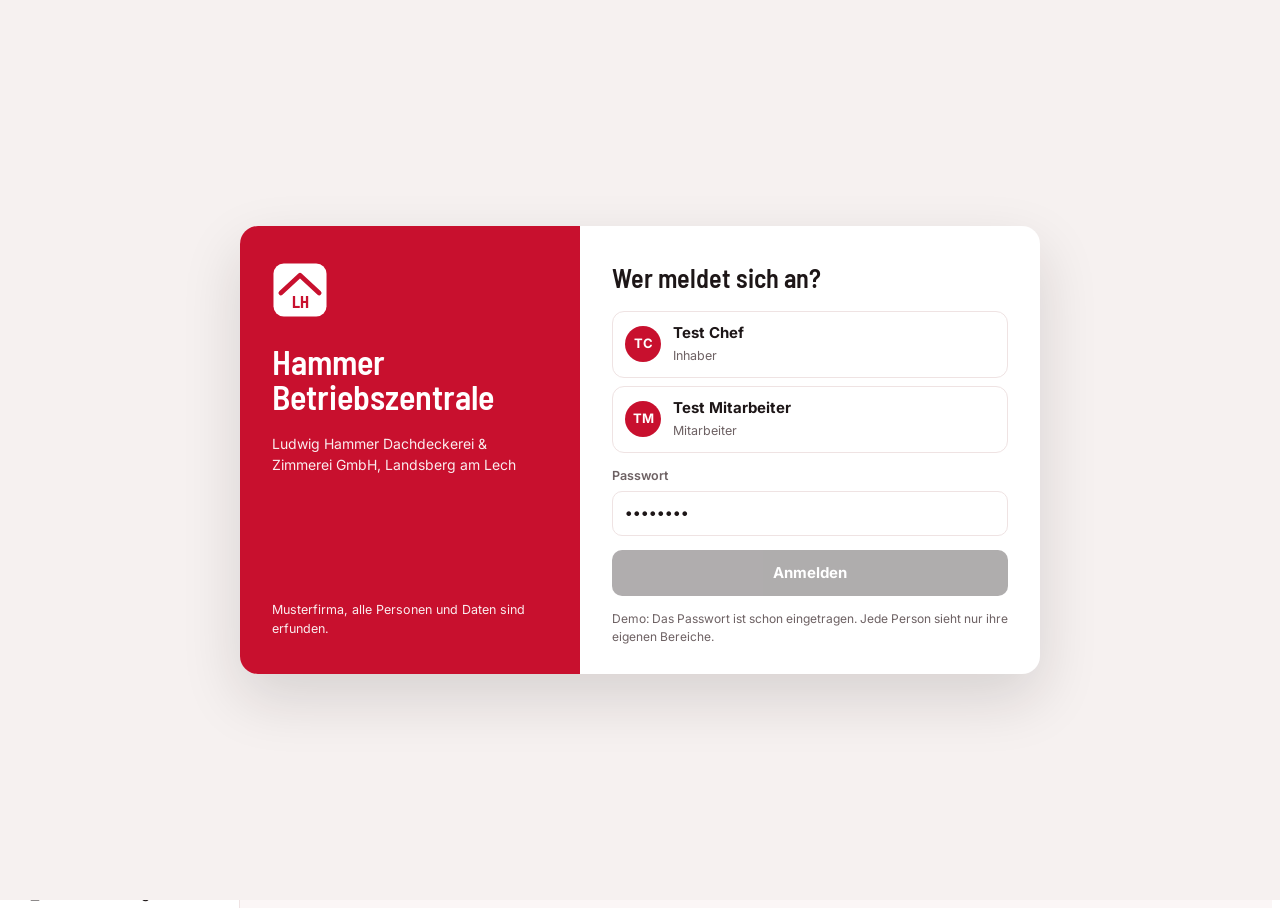
==== docs/bautest/index.html @ c7c9bb88 "Ludwig Hammer als eigenständige App, neue Logos, Zahlen im Entwickler-Tool ausgeblendet, docs/ für G" ====
<!doctype html><html lang="de"><head><meta charset="utf-8"><meta name="viewport" content="width=device-width,initial-scale=1,viewport-fit=cover"></head><body>
<script>window.RICHTWERK={"id": "bautest", "firma": {"name": "Bautest", "gewerk": "Dachdecker", "ort": "", "farbe": "#2457f5"}, "personen": [{"name": "Test Chef", "funktion": "Inhaber", "rolle": "chef"}, {"name": "Test Mitarbeiter", "funktion": "Mitarbeiter", "rolle": "geselle"}], "module": ["auftraege", "zeiten", "lieferscheine", "einsatz", "material", "angebote", "rechnungen", "fotos", "team"], "verbindungen": ["datev", "lexoffice", "sevdesk", "bank", "m365", "google"], "leer": true, "sync": true};</script>
<title>Bautest</title>
<meta name="claude:viewport-fit-sides" content="cover">
<link rel="preconnect" href="https://fonts.googleapis.com">
<link rel="stylesheet" href="https://fonts.googleapis.com/css2?family=Barlow+Semi+Condensed:wght@500;600;700&family=Inter:wght@400;500;600;700&display=swap">
<style>
/* Layout: rote Kopfleiste mit Ansichts-Reitern, Werkzeug-Reiter darunter, weißes Seitenmenü links, Arbeitsfläche rechts.
   Bewusst nur ein helles Rot-Weiß-Design (Wunsch des Kunden), daher kein Dark Mode. */
:root{
  --brand:#c8102e; --brand-ink:#ffffff; --brand-deep:#9e0c24; --brand-soft:#fdecee; --brand-line:#f6c9cf;
  --bg:#ffffff; --surface:#ffffff; --surface-2:#fbf6f6; --line:#efe3e3;
  --fg:#1d1617; --muted:#6d6163;
  --good:#1f7a4a; --good-soft:#e5f4eb; --warn:#a35f00; --warn-soft:#fff3dc; --bad:#c8102e; --bad-soft:#fdecee; --info:#2c5aa0; --info-soft:#e8effa;
  --display:"Barlow Semi Condensed","Arial Narrow",Arial,sans-serif;
  --body:Inter,system-ui,-apple-system,"Segoe UI",sans-serif;
  --ios:Inter,-apple-system,"SF Pro Text",system-ui,sans-serif;
  color-scheme:light;
}
html,body{height:100%}
body{background:var(--bg);color:var(--fg);font-family:var(--body);font-size:15px;line-height:1.5;-webkit-font-smoothing:antialiased;text-rendering:optimizeLegibility}
body::before{content:"";position:fixed;inset:0 0 auto;height:env(safe-area-inset-top,0px);z-index:10;background:var(--brand)}
*{box-sizing:border-box}
table{font-size:inherit}
button{font:inherit;color:inherit;cursor:pointer}
button:focus-visible,a:focus-visible,input:focus-visible,select:focus-visible,textarea:focus-visible,[contenteditable]:focus-visible{outline:2px solid var(--brand);outline-offset:2px}
.app{display:grid;grid-template-rows:auto auto 1fr;grid-template-columns:minmax(0,1fr);height:100%}
/* Kopfleiste */
.topbar{background:var(--brand);color:var(--brand-ink);display:flex;align-items:center;gap:14px;padding-block:8px;padding-left:max(16px,env(safe-area-inset-left,0px));padding-right:max(16px,env(safe-area-inset-right,0px));position:sticky;top:env(safe-area-inset-top,0px);z-index:5;flex-wrap:wrap}
.brand{display:flex;align-items:center;gap:10px;min-width:0}
.brand svg{flex:none}
.brand-name{font-family:var(--display);font-weight:700;font-size:20px;letter-spacing:.02em;line-height:1;white-space:nowrap}
.brand-sub{font-size:11.5px;opacity:.9;letter-spacing:.06em;text-transform:uppercase;white-space:nowrap}
.icon-btn{background:transparent;border:1px solid rgba(255,255,255,.4);border-radius:6px;color:var(--brand-ink);padding:6px 9px;line-height:1}
.icon-btn:hover{background:rgba(255,255,255,.14)}
.views{display:flex;gap:4px;margin-left:auto;background:rgba(0,0,0,.14);border-radius:8px;padding:3px;overflow-x:auto;max-width:100%}
.views button{border:0;background:transparent;color:var(--brand-ink);padding:6px 12px;border-radius:6px;font-weight:600;font-size:13px;white-space:nowrap;opacity:.88}
.views button:hover{opacity:1;background:rgba(255,255,255,.12)}
.views button[aria-selected="true"]{background:#fff;color:var(--brand);opacity:1}
.who{display:flex;align-items:center;gap:8px;white-space:nowrap;font-size:12.5px;background:none;border:0;color:inherit;padding:2px 4px;border-radius:999px}
.who:hover{background:rgba(255,255,255,.14)}
/* Anmeldung */
.login{position:fixed;inset:0;z-index:50;background:#f6f1f0;display:grid;place-items:center;padding:24px;overflow:auto}
.login[hidden]{display:none}
.login-card{display:grid;grid-template-columns:minmax(0,340px) minmax(0,460px);background:#fff;border-radius:18px;box-shadow:0 24px 60px rgba(29,22,23,.14);overflow:hidden;width:min(800px,100%)}
.login-side{background:var(--brand);color:#fff;padding:36px 32px;display:flex;flex-direction:column;gap:18px}
.login-side h1{font-family:var(--display);font-size:34px;line-height:1.05;margin:8px 0 0}
.login-side p{margin:0;opacity:.92;font-size:14px}
.login-main{padding:32px 32px 28px;display:flex;flex-direction:column;gap:14px}
.login-main h2{margin:0;font-family:var(--display);font-size:26px}
.login-list{display:grid;gap:8px}
.login-p{display:flex;align-items:center;gap:12px;text-align:left;background:#fff;border:1.5px solid var(--line);border-radius:12px;padding:10px 12px}
.login-p:hover{border-color:var(--brand-line);background:var(--surface-2)}
.login-p[aria-pressed="true"]{border-color:var(--brand);background:var(--brand-soft)}
.login-p .avatar{background:var(--brand);color:#fff;width:36px;height:36px;font-size:13px}
.login-p b{display:block;font-size:15px}.login-p small{color:var(--muted);font-size:12.5px}
.login-pw{display:grid;gap:6px;font-size:12.5px;font-weight:600;color:var(--muted)}
.login-pw input{border:1.5px solid var(--line);border-radius:10px;padding:10px 12px;font:inherit;font-size:15px;color:var(--fg)}
.login-go{background:var(--fg);color:#fff;border:0;border-radius:10px;padding:12px;font-weight:700;font-size:15px}
.login-go:disabled{opacity:.35;cursor:default}
.login-hint{font-size:12px;color:var(--muted);margin:0}
@media (max-width:720px){.login{place-items:start center}.login-card{grid-template-columns:minmax(0,1fr)}.login-side{padding:24px}.login-side h1{font-size:26px}}
.avatar{width:30px;height:30px;border-radius:50%;background:#fff;color:var(--brand);display:grid;place-items:center;font-weight:700;font-size:12px;flex:none}
/* Ribbon */
.ribbon{background:#fff;border-bottom:1px solid var(--line);padding-left:max(16px,env(safe-area-inset-left,0px));padding-right:max(16px,env(safe-area-inset-right,0px))}
.ribbon-tabs{display:flex;gap:2px;overflow-x:auto}
.ribbon-tabs button{background:none;border:0;border-bottom:2px solid transparent;padding:8px 12px 6px;color:var(--muted);font-weight:500;white-space:nowrap}
.ribbon-tabs button[aria-selected="true"]{color:var(--brand);border-bottom-color:var(--brand)}
.ribbon-tools{display:flex;gap:6px;flex-wrap:wrap;padding-block:8px;border-top:1px solid var(--line)}
.tool{display:inline-flex;align-items:center;gap:6px;background:#fff;border:1px solid var(--brand-line);border-radius:6px;padding:6px 10px;font-size:13px;color:var(--fg)}
.tool:hover{border-color:var(--brand);background:var(--brand-soft)}
.tool.primary{background:var(--brand);border-color:var(--brand);color:#fff}
.tool.primary:hover{background:var(--brand-deep)}
.tool .k{font-size:11px;opacity:.7}
/* Hauptbereich */
.main{display:grid;grid-template-columns:232px 1fr;min-height:0}
.app.collapsed .main{grid-template-columns:64px 1fr}
.side{background:#fff;border-right:1px solid var(--line);overflow-y:auto;padding:12px 8px}
.side h4{font-family:var(--display);font-size:12px;letter-spacing:.1em;text-transform:uppercase;color:var(--muted);margin:14px 10px 6px;font-weight:600}
.side h4:first-child{margin-top:2px}
.nav{display:flex;align-items:center;gap:10px;width:100%;background:none;border:0;border-radius:6px;padding:7px 10px;text-align:left;color:var(--fg)}
.nav:hover{background:var(--brand-soft)}
.nav[aria-current="page"]{background:var(--brand);color:#fff;font-weight:600}
.nav[aria-current="page"] .badge{background:#fff;color:var(--brand)}
.nav svg{flex:none;width:18px;height:18px}
.nav .badge{margin-left:auto}
.app.collapsed .side h4,.app.collapsed .nav span,.app.collapsed .nav .badge{display:none}
.app.collapsed .nav{justify-content:center}
.app.nologo .brand svg{display:none}
.app.phone-mode .main{grid-template-columns:minmax(0,1fr)}
.app.phone-mode .side,.app.phone-mode .ribbon{display:none}
.content{overflow:auto;min-width:0;background:var(--surface-2);padding-block:20px 40px;padding-left:max(16px,env(safe-area-inset-left,0px));padding-right:max(16px,env(safe-area-inset-right,0px))}
.page-head{display:flex;align-items:flex-end;justify-content:space-between;gap:12px;flex-wrap:wrap;margin-bottom:16px}
h1{font-family:var(--display);font-size:28px;font-weight:600;margin:0;line-height:1.1;text-wrap:balance}
h2{font-family:var(--display);font-size:19px;font-weight:600;margin:0 0 10px;display:flex;align-items:center;justify-content:space-between;gap:8px}
h2 .more{font-family:var(--body);font-size:12.5px;font-weight:600;color:var(--brand);background:none;border:0;padding:0}
.lead{color:var(--muted);margin:4px 0 0;max-width:72ch}
.grid{display:grid;gap:14px}
.g2{grid-template-columns:repeat(auto-fit,minmax(min(320px,100%),1fr))}
.g3{grid-template-columns:repeat(auto-fit,minmax(min(240px,100%),1fr))}
.g4{grid-template-columns:repeat(auto-fit,minmax(min(170px,100%),1fr))}
.dash{display:grid;gap:14px;grid-template-columns:minmax(0,2fr) minmax(0,1fr)}
.panel{background:#fff;border:1px solid var(--line);border-radius:10px;padding:16px;min-width:0}
.stat{border-top:3px solid var(--brand)}
.stat .v{font-family:var(--display);font-size:28px;font-weight:600;font-variant-numeric:tabular-nums;line-height:1.1}
.stat .l{color:var(--muted);font-size:12.5px;font-weight:500}
.stat .s{font-size:12.5px;margin-top:4px}
.table-wrap{overflow-x:auto}
table{border-collapse:collapse;width:100%;font-variant-numeric:tabular-nums}
th,td{padding:8px 10px;border-bottom:1px solid var(--line);text-align:left;vertical-align:top}
th{font-size:11.5px;letter-spacing:.05em;text-transform:uppercase;color:var(--muted);font-weight:600;white-space:nowrap}
td.num,th.num{text-align:right;white-space:nowrap}
tr.sel td{background:var(--brand-soft)}
tbody tr.click{cursor:pointer}
tbody tr.click:hover td{background:var(--surface-2)}
.pill{display:inline-block;border-radius:999px;padding:2px 9px;font-size:12px;font-weight:600;white-space:nowrap}
.pill.good{background:var(--good-soft);color:var(--good)}
.pill.warn{background:var(--warn-soft);color:var(--warn)}
.pill.bad{background:var(--bad-soft);color:var(--bad)}
.pill.info{background:var(--info-soft);color:var(--info)}
.pill.neutral{background:#f3eeee;color:var(--muted)}
.badge{background:var(--brand);color:#fff;border-radius:999px;font-size:11px;font-weight:700;padding:1px 7px}
.muted{color:var(--muted)}
.small{font-size:12.5px}
.split{display:grid;grid-template-columns:minmax(0,1fr) 340px;gap:14px;align-items:start}
.field{display:grid;gap:4px;margin-bottom:10px}
.field label{font-size:12px;color:var(--muted);font-weight:600}
.field input,.field select{font:inherit;color:var(--fg);background:#fff;border:1px solid var(--line);border-radius:6px;padding:7px 9px;width:100%}
.field.missing input{border-color:var(--warn);background:var(--warn-soft)}
.field.missing label{color:var(--warn)}
.check{display:flex;gap:6px;align-items:center;font-size:12.5px;color:var(--muted)}
.scan{background:#fff;color:#1d1617;border:1px solid var(--line);border-radius:4px;padding:14px;font-size:12px;font-family:"Courier New",monospace;line-height:1.5;transform:rotate(-.6deg);box-shadow:0 1px 3px rgba(0,0,0,.08)}
.scan .hl{background:#ffe08a;outline:2px dashed #a35f00}
.note{border-left:3px solid var(--brand);background:var(--brand-soft);padding:10px 12px;border-radius:0 6px 6px 0;font-size:13px}
.list{display:grid;gap:10px;margin:0;padding:0;list-style:none}
.list li{display:flex;gap:10px;align-items:flex-start}
.dot{width:8px;height:8px;border-radius:50%;margin-top:6px;flex:none}
.dot.good{background:var(--good)}.dot.warn{background:var(--warn)}.dot.bad{background:var(--bad)}.dot.info{background:var(--info)}
.bar{height:6px;background:#f3e6e7;border-radius:99px;overflow:hidden}
.bar i{display:block;height:100%;background:var(--brand);border-radius:99px}
.site{display:grid;gap:8px;padding:12px;border:1px solid var(--line);border-radius:8px}
.site-top{display:flex;justify-content:space-between;gap:8px;align-items:flex-start}
.people{display:flex;flex-wrap:wrap;gap:4px}
.chip{font-size:11.5px;background:var(--surface-2);border:1px solid var(--line);border-radius:999px;padding:1px 8px}
.chip.sick{background:var(--bad-soft);border-color:var(--brand-line);color:var(--bad)}
.chip.vac{background:var(--info-soft);border-color:#cfdcf3;color:var(--info)}
.chip.school{background:var(--warn-soft);border-color:#f2dcb0;color:var(--warn)}
.attend{display:grid;grid-template-columns:repeat(4,1fr);gap:8px;text-align:center}
.attend div{border-radius:8px;padding:10px 4px;background:var(--surface-2)}
.attend b{display:block;font-family:var(--display);font-size:24px;line-height:1}
.attend span{font-size:11.5px;color:var(--muted)}
/* Abwesenheits-Kalender */
.cal td,.cal th{text-align:center;padding:6px 4px;font-size:12.5px}
.cal td:first-child,.cal th:first-child{text-align:left;padding-left:10px;white-space:nowrap}
.cal .c{display:block;border-radius:4px;padding:3px 0;font-size:11px;font-weight:600}
.cal .A{background:var(--good-soft);color:var(--good)}
.cal .U{background:var(--info-soft);color:var(--info)}
.cal .K{background:var(--bad-soft);color:var(--bad)}
.cal .B{background:var(--warn-soft);color:var(--warn)}
.cal .R{background:repeating-linear-gradient(45deg,#eef3fb,#eef3fb 4px,#fff 4px,#fff 8px);color:var(--info);outline:1px dashed #9db5dc}
.cal th.today,.cal td.today{background:#fff8f8}
/* Angebots-Editor */
.doc-area{display:grid;grid-template-columns:minmax(0,1fr) 320px;gap:16px;align-items:start}
.paper{background:#fff;color:#1d1617;max-width:760px;width:100%;margin:0 auto;border:1px solid var(--line);box-shadow:0 2px 12px rgba(120,0,20,.08);padding:36px 44px;font-size:12.5px;min-width:0}
.locked{position:relative;border:1px dashed #e3cfd1;border-radius:4px;padding:10px;color:#4a4142;background:#fdf9f9}
.locked::after{content:"gesperrt";position:absolute;top:-9px;right:8px;background:#fdf9f9;color:#8b7f80;font-size:10px;letter-spacing:.08em;text-transform:uppercase;padding:0 6px}
.letterhead{display:flex;justify-content:space-between;gap:16px;align-items:flex-start}
.letterhead .co{font-family:var(--display);font-weight:700;font-size:18px;color:var(--brand)}
.paper h3{font-family:var(--display);font-size:20px;margin:22px 0 4px}
.editable{outline:none;border-radius:4px;padding:2px 4px;margin:-2px -4px}
.editable:hover{background:#fff6e8}
.paper .tot td{font-weight:600}
.paper .flag td{background:#ffe9b8}
.footer-doc{margin-top:24px;font-size:10.5px;display:grid;grid-template-columns:repeat(3,1fr);gap:10px}
.ai-panel .finding{border:1px solid var(--line);border-radius:6px;padding:10px;margin-bottom:8px;font-size:13px}
.ai-panel .finding b{display:block;margin-bottom:2px}
.toast{position:fixed;left:50%;bottom:calc(20px + env(safe-area-inset-bottom,0px));transform:translateX(-50%);background:#1d1617;color:#fff;padding:10px 16px;border-radius:8px;font-size:13px;max-width:min(560px,calc(100% - 32px));z-index:30;box-shadow:0 4px 18px rgba(0,0,0,.2)}
.toggle{display:flex;align-items:center;justify-content:space-between;gap:12px;padding:10px 0;border-bottom:1px solid var(--line)}
.toggle:last-child{border-bottom:0}
.switch{width:40px;height:22px;border-radius:999px;border:0;background:#e5d9da;position:relative;flex:none}
.switch::after{content:"";position:absolute;top:3px;left:3px;width:16px;height:16px;border-radius:50%;background:#fff;transition:left .15s}
.switch[aria-checked="true"]{background:var(--brand)}
.switch[aria-checked="true"]::after{left:21px}
.matrix td,.matrix th{text-align:center}
.matrix td:first-child,.matrix th:first-child{text-align:left}
.sim-banner{font-size:12px;color:var(--muted);margin-bottom:12px}
.req{display:flex;justify-content:space-between;gap:10px;align-items:center;padding:10px 0;border-bottom:1px solid var(--line);flex-wrap:wrap}
.req:last-child{border-bottom:0}
.req .act{display:flex;gap:6px}

/* ---------- Mitarbeiter-App: iPhone im Glas-Look ---------- */
.phone-stage{display:flex;gap:32px;justify-content:center;align-items:flex-start;flex-wrap:wrap}
.phone-notes{max-width:340px;display:grid;gap:12px}
.iphone{width:min(390px,100%);height:800px;border-radius:54px;background:#111;padding:12px;box-shadow:0 30px 60px rgba(0,0,0,.18),inset 0 0 0 2px #333;flex:none}
.screen{position:relative;height:100%;border-radius:44px;overflow:hidden;font-family:var(--ios);color:#1b1214;
  background:radial-gradient(120% 70% at 50% 0%,#ffffff 0%,#f1f1f3 70%),#eeeef0}
.screen::before{content:"";position:absolute;inset:0;z-index:0;opacity:.14;filter:blur(1.5px);
  background:url("data:image/svg+xml,%3Csvg xmlns='http://www.w3.org/2000/svg' viewBox='0 0 38 38'%3E%3Crect x='1' y='1' width='36' height='36' rx='7' fill='%23c8102e'/%3E%3Cpath d='M6 21 L19 9 L32 21' fill='none' stroke='%23fff' stroke-width='3.2' stroke-linejoin='round' stroke-linecap='round'/%3E%3C/svg%3E") 50% 46%/78% no-repeat}
.scr{z-index:1}
.island{position:absolute;top:10px;left:50%;transform:translateX(-50%);width:120px;height:34px;background:#000;border-radius:20px;z-index:4}
.statusbar{display:flex;justify-content:space-between;padding:16px 30px 0;font-weight:600;font-size:15px;height:50px;position:relative;z-index:3}
.scr{position:absolute;inset:50px 0 0;overflow-y:auto;padding:8px 16px 120px;scrollbar-width:none}
.scr::-webkit-scrollbar{display:none}
.glass{background:rgba(255,255,255,.55);-webkit-backdrop-filter:blur(24px) saturate(160%);backdrop-filter:blur(24px) saturate(160%);border:1px solid rgba(255,255,255,.8);border-radius:26px;box-shadow:inset 0 1px 0 rgba(255,255,255,.9),0 6px 20px rgba(0,0,0,.07);padding:16px}
.ios-title{font-size:32px;font-weight:700;letter-spacing:-.02em;margin:4px 4px 2px;color:#1b1214}
.ios-sub{font-size:15px;color:rgba(27,18,20,.7);margin:0 4px 14px}
.ios-stack{display:grid;gap:12px}
.ios-row{display:flex;justify-content:space-between;align-items:center;gap:10px;font-size:15px}
.ios-row+.ios-row{border-top:1px solid rgba(27,18,20,.08);padding-top:10px;margin-top:10px}
.ios-cap{font-size:12px;text-transform:uppercase;letter-spacing:.06em;color:rgba(27,18,20,.6);font-weight:600;margin:0 0 6px}
.big-btn{width:100%;border:0;border-radius:999px;padding:18px;font-size:19px;font-weight:700;color:#fff;background:linear-gradient(180deg,#2c2c30,#141416);box-shadow:inset 0 1px 0 rgba(255,255,255,.25),0 8px 20px rgba(0,0,0,.18)}
.big-btn.out{background:#fff;color:#1b1214;box-shadow:inset 0 0 0 1.5px rgba(27,18,20,.15),0 6px 16px rgba(0,0,0,.06)}
.tile-grid{display:grid;grid-template-columns:1fr 1fr;gap:12px}
.tile{border:0;text-align:left;display:grid;gap:8px;min-height:104px;align-content:space-between;font-size:15px;font-weight:600;color:#1b1214}
.tile svg{width:26px;height:26px;color:#1b1214;opacity:.8}
.seg{display:grid;grid-template-columns:repeat(3,minmax(0,1fr));background:rgba(255,255,255,.35);border-radius:999px;padding:3px;gap:2px}
.seg button{border:0;background:transparent;border-radius:999px;padding:8px;font-size:14px;font-weight:600;color:#1b1214}
.seg button[aria-pressed="true"]{background:#fff;box-shadow:0 2px 8px rgba(0,0,0,.12)}
.ios-input{width:100%;box-sizing:border-box;min-width:0;border:0;border-radius:14px;padding:12px;font:inherit;font-size:16px;background:rgba(255,255,255,.7);color:#1b1214}
.mic{width:76px;height:76px;border-radius:50%;border:0;background:linear-gradient(180deg,#2c2c30,#141416);color:#fff;display:grid;place-items:center;margin:4px auto;box-shadow:0 8px 20px rgba(0,0,0,.2)}
.mic.rec{background:linear-gradient(180deg,#e0213f,#b00d27)}
.mic.rec{animation:pulse 1.2s infinite}
@keyframes pulse{0%{box-shadow:0 0 0 0 rgba(200,16,46,.5)}100%{box-shadow:0 0 0 18px rgba(200,16,46,0)}}
.tabbar{position:absolute;left:14px;right:14px;bottom:22px;display:grid;grid-template-columns:repeat(5,1fr);padding:6px;border-radius:999px;z-index:3}
.tabbar button{border:0;background:transparent;display:grid;justify-items:center;gap:2px;font-size:10.5px;font-weight:600;color:rgba(27,18,20,.65);border-radius:999px;padding:6px 0}
.tabbar button svg{width:22px;height:22px}
.tabbar button[aria-selected="true"]{color:#1b1214;background:rgba(255,255,255,.9);box-shadow:0 1px 4px rgba(0,0,0,.08)}
.home-ind{position:absolute;bottom:8px;left:50%;transform:translateX(-50%);width:130px;height:5px;border-radius:3px;background:rgba(0,0,0,.7);z-index:3}
.ios-pill{font-size:12px;font-weight:600;border-radius:999px;padding:3px 9px;background:rgba(255,255,255,.75)}
.ios-pill.ok{color:var(--good)}.ios-pill.warn{color:var(--warn)}.ios-pill.bad{color:var(--bad)}

/* Version 8: weichere Übergänge, einheitliche Schrift */
:root{--ease:cubic-bezier(.2,.7,.2,1)}
@keyframes rise{from{opacity:0;transform:translateY(10px)}to{opacity:1;transform:none}}
@keyframes fade{from{opacity:0}to{opacity:1}}
.enter>*{animation:rise .42s var(--ease) both}
.enter>*:nth-child(2){animation-delay:.05s}.enter>*:nth-child(3){animation-delay:.1s}.enter>*:nth-child(4){animation-delay:.15s}.enter>*:nth-child(n+5){animation-delay:.2s}
button,.nav,.tool,.glass,.tile,.pill,.login-p,.chip,summary,select,input,textarea{transition:background-color .2s var(--ease),color .2s var(--ease),border-color .2s var(--ease),box-shadow .25s var(--ease),transform .2s var(--ease),opacity .2s var(--ease)}
.tool:hover,.top-btn:hover,.login-p:hover{transform:translateY(-1px)}
.tile:hover,.glass.tile:hover{transform:translateY(-2px);box-shadow:0 10px 26px rgba(27,18,20,.12)}
button:active{transform:scale(.98)}
.toast{transition:opacity .25s var(--ease),transform .25s var(--ease)}
.panel,.site,.kpi{transition:box-shadow .25s var(--ease),border-color .25s var(--ease)}
.panel:hover{box-shadow:0 6px 22px rgba(27,18,20,.06)}
@media (max-width:720px){input,select,textarea,.ios-input,.ios-area{font-size:16px!important}h1{font-size:24px}}
@media (prefers-reduced-motion:reduce){*,*::before,*::after{animation-duration:.01ms!important;animation-delay:0s!important;transition-duration:.01ms!important}}
/* Version 7: Dokumentenablage */
.dropz{border:2px dashed var(--brand-line);background:var(--brand-soft);border-radius:12px;padding:22px;display:flex;flex-wrap:wrap;align-items:center;justify-content:center;gap:10px 16px;text-align:center}
.dropz.over{border-color:var(--brand);background:#fff}
.dropz b{font-size:16px}
.dchips{display:flex;flex-wrap:wrap;gap:6px;margin:14px 0 10px}
.dchips button{border:1px solid var(--line);background:#fff;border-radius:999px;padding:6px 12px;font:inherit;font-size:13px;cursor:pointer}
.dchips button[aria-pressed="true"]{background:var(--brand);color:#fff;border-color:var(--brand)}
.dchips button.warn{border-color:var(--warn)}
.dtools{display:flex;gap:10px;align-items:center;flex-wrap:wrap;margin-bottom:10px}
.dtools input{flex:1;min-width:180px;padding:8px 12px;border:1px solid var(--line);border-radius:8px;font:inherit}
.dprev{margin-bottom:12px}.dprev img{max-width:100%;max-height:420px;border-radius:8px;border:1px solid var(--line)}.dprev iframe{width:100%;height:420px;border:1px solid var(--line);border-radius:8px}
/* Version 6: Kalender, Wochenplan */
.cal{display:grid;grid-template-columns:repeat(7,minmax(0,1fr));gap:2px;text-align:center}
.cal>span{font-size:11px;color:rgba(27,18,20,.55);font-weight:600;padding:2px 0}
.cal button{border:0;background:transparent;border-radius:10px;padding:4px 0 3px;font-size:14px;font-weight:600;color:#1b1214;display:flex;flex-direction:column;align-items:center;gap:2px;min-height:40px}
.cal button.o{color:rgba(27,18,20,.35)}
.cal button.sel{background:#fff;box-shadow:0 2px 8px rgba(0,0,0,.12)}
.cal button.today{box-shadow:inset 0 0 0 1.5px var(--brand)}
.cal button.sel.today{box-shadow:0 2px 8px rgba(0,0,0,.12),inset 0 0 0 1.5px var(--brand)}
.cal .dots{display:flex;gap:2px;height:6px}
.cal .dots i{width:6px;height:6px;border-radius:50%;background:transparent}
.cal i.e{background:var(--info)}.cal i.u{background:var(--good)}.cal i.k{background:var(--bad)}.cal i.b{background:var(--warn)}
.cal i.r{box-shadow:inset 0 0 0 1.5px var(--good)}.cal i.v{background:#1b1214}
.cal-nav{display:flex;align-items:center;justify-content:space-between;margin-bottom:6px}
.cal-nav button{border:0;background:rgba(255,255,255,.7);border-radius:50%;width:34px;height:34px;font-size:18px;font-weight:700;color:#1b1214}
.cal-leg{display:flex;flex-wrap:wrap;gap:4px 10px;font-size:11.5px;color:rgba(27,18,20,.65);margin-top:8px}
.cal-leg i{display:inline-block;width:8px;height:8px;border-radius:50%;margin-right:4px;vertical-align:middle}
.ph-person{display:flex;align-items:center;gap:12px;border:0;background:transparent;text-align:left;width:100%;padding:6px 0;font:inherit;color:#1b1214}
.ph-person .av{width:40px;height:40px;border-radius:50%;background:#fff;display:grid;place-items:center;font-weight:700;font-size:14px;box-shadow:0 1px 4px rgba(0,0,0,.1);flex:none}
.ph-person b{display:block;font-size:15px}.ph-person small{font-size:12.5px;color:rgba(27,18,20,.65)}
.ph-who{display:flex;align-items:center;gap:8px;border:0;background:rgba(255,255,255,.7);border-radius:999px;padding:4px 6px 4px 4px;margin:0 0 8px 2px;font:inherit;font-size:13px;font-weight:600;color:#1b1214}
.ph-who .av{width:26px;height:26px;border-radius:50%;background:#fff;display:grid;place-items:center;font-size:11px;box-shadow:0 1px 3px rgba(0,0,0,.12)}
.ph-who b{background:#1b1214;color:#fff;border-radius:999px;padding:4px 10px;font-size:12px}
.wp-sel{width:100%;min-width:92px;padding:6px 4px;border:1px solid var(--line);border-radius:8px;background:#fff;font:inherit;font-size:12.5px}
.wp-nav{display:flex;align-items:center;gap:10px;margin-bottom:12px;flex-wrap:wrap}
/* Version 4: ruhigere Übersicht */
.kpis{display:grid;grid-template-columns:repeat(4,minmax(0,1fr));gap:1px;background:var(--line);border:1px solid var(--line);border-radius:10px;overflow:hidden}
.kpi{background:#fff;padding:14px 18px;min-width:0}
@media (max-width:760px){.kpis{grid-template-columns:repeat(2,minmax(0,1fr))}}
.kpi .l{font-size:12.5px;color:var(--muted);font-weight:500}
.kpi .v{font-family:var(--display);font-size:26px;font-weight:600;line-height:1.15;font-variant-numeric:tabular-nums}
.kpi .s{font-size:12.5px}
.dash3{display:grid;gap:14px;margin-top:14px;grid-template-columns:repeat(auto-fit,minmax(min(300px,100%),1fr));align-items:start}
.count{font-family:var(--body);font-size:12px;font-weight:700;background:var(--brand);color:#fff;border-radius:999px;padding:1px 8px;margin-right:auto;margin-left:8px}
.tasks{list-style:none;margin:0;padding:0;display:grid}
.tasks li{display:flex;gap:10px;align-items:center;padding:9px 0;border-bottom:1px solid var(--line)}
.tasks li:last-child{border-bottom:0}
.tasks .dot{margin-top:0}
.tx{display:grid;min-width:0;flex:1}
.tx b{font-weight:600;font-size:13.5px}
.tx span,.row span{font-size:12.5px;color:var(--muted);overflow:hidden;text-overflow:ellipsis;white-space:nowrap}
.open{border:1px solid var(--line);background:#fff;border-radius:6px;padding:4px 10px;font-size:12.5px;font-weight:600;color:var(--brand)}
.open:hover{border-color:var(--brand)}
.row{display:flex;justify-content:space-between;align-items:center;gap:12px;padding:10px 0;border-bottom:1px solid var(--line);width:100%;text-align:left}
.row:last-child{border-bottom:0}
.row>div{display:grid;gap:3px;min-width:0;flex:1}
.bvrow{background:none;border:0;border-bottom:1px solid var(--line);border-radius:0;cursor:pointer}
.bvrow:hover b{color:var(--brand)}
.bvrow em{font-style:normal;color:var(--warn)}
.pct{font-family:var(--display);font-weight:600;font-size:16px;color:var(--fg)!important;flex:none}
.attend div{background:var(--surface-2)}
/* Handy neben dem Büro */
.with-dock{display:grid;grid-template-columns:minmax(0,1fr) 400px;gap:20px;align-items:start}
.dock{position:sticky;top:0;display:grid;gap:8px;justify-items:center}
.dock .iphone{height:min(780px,calc(100vh - 200px));min-height:600px}
.people{align-items:flex-start;align-content:flex-start}
.site{align-content:start}
.dock-head{font-size:12.5px;color:var(--muted);text-align:center;max-width:360px}
.top-btn{background:#fff;color:var(--brand);border:0;border-radius:6px;padding:6px 10px;font-weight:600;font-size:12.5px;white-space:nowrap}
.top-btn.ghost{background:transparent;color:#fff;border:1px solid rgba(255,255,255,.45)}
.top-btn[aria-pressed="true"]{background:var(--brand-deep);color:#fff;box-shadow:inset 0 0 0 1px rgba(255,255,255,.5)}
.inline-form{display:flex;flex-wrap:wrap;gap:8px;align-items:flex-end;margin-bottom:12px}
.inline-form .field{margin:0;min-width:130px;flex:1}
.num-in{width:76px;text-align:right;font:inherit;color:inherit;border:1px solid transparent;border-radius:4px;padding:2px 4px;background:transparent}
.num-in:hover,.num-in:focus{border-color:#e6cfd2;background:#fff}
.thumb{max-width:100%;border-radius:4px;display:block;margin-bottom:8px}
.ios-area{width:100%;border:0;border-radius:14px;padding:12px;font:inherit;font-size:15px;background:rgba(255,255,255,.7);min-height:96px;resize:vertical;color:#1b1214}
.ios-link{border:0;background:rgba(255,255,255,.55);border-radius:999px;padding:10px 14px;font-weight:600;font-size:14px;color:var(--brand);width:100%}
.diary{border-top:1px solid var(--line);padding-top:10px;margin-top:10px;font-size:13px}
.diary:first-of-type{border-top:0;margin-top:0;padding-top:0}
@media (max-width:1250px){.with-dock{grid-template-columns:minmax(0,1fr)}.dock{position:static}}
/* Verbindungen (Simulation) */
.sim-flag{display:flex;gap:10px;align-items:flex-start;background:var(--warn-soft);border:1px solid #f2dcb0;color:#6b4300;border-radius:10px;padding:10px 14px;font-size:13px;margin-bottom:14px}
.sim-flag b{white-space:nowrap}
.conn-group{font-family:var(--display);font-size:13px;letter-spacing:.1em;text-transform:uppercase;color:var(--muted);font-weight:600;margin:20px 0 8px}
.conn-grid{display:grid;gap:14px;grid-template-columns:repeat(auto-fill,minmax(min(330px,100%),1fr));align-items:start}
.conn{background:#fff;border:1px solid var(--line);border-radius:12px;padding:16px;display:grid;gap:12px;min-width:0}
.conn.on{border-color:#bfe2cd;box-shadow:inset 3px 0 0 var(--good)}
.conn.locked{background:#fcfafa}
.conn-top{display:flex;gap:12px;align-items:flex-start}
.conn-logo{width:42px;height:42px;border-radius:10px;display:grid;place-items:center;color:#fff;font-family:var(--display);font-weight:700;font-size:15px;flex:none;letter-spacing:.02em}
.conn.locked .conn-logo{filter:grayscale(1);opacity:.55}
.conn-top b{display:block;font-size:15px}
.conn-top .small{line-height:1.35}
.conn-top .pill{margin-left:auto;flex:none}
.conn-meta{font-size:12.5px;color:var(--muted);display:grid;gap:2px}
.conn-data{list-style:none;margin:0;padding:10px 12px;background:var(--surface-2);border-radius:8px;display:grid;gap:6px;font-size:13px}
.conn-data li{display:flex;justify-content:space-between;gap:10px}
.conn-data b{font-weight:600;flex:none}
.conn-data span{color:var(--muted);text-align:right}
.conn-scopes{display:flex;flex-wrap:wrap;gap:4px}
.conn-act{display:flex;gap:6px;flex-wrap:wrap;align-items:center}
.conn-act .small{margin-left:auto}
.tool.danger{color:var(--bad);border-color:var(--brand-line)}
.tool:disabled{opacity:.45;cursor:default}
.oauth{position:fixed;inset:0;z-index:60;background:rgba(29,22,23,.45);display:grid;place-items:center;padding:20px;overflow:auto}
.oauth[hidden]{display:none}
.oauth-win{width:min(460px,100%);background:#fff;border-radius:14px;box-shadow:0 30px 70px rgba(0,0,0,.3);overflow:hidden;font-size:14px}
.oauth-bar{display:flex;align-items:center;gap:8px;background:#f1f1f3;border-bottom:1px solid #e3e3e6;padding:8px 12px;font-size:12px;color:#55555c}
.oauth-bar i{width:10px;height:10px;border-radius:50%;background:#d8d8dc;flex:none}
.oauth-bar .addr{flex:1;background:#fff;border:1px solid #e3e3e6;border-radius:6px;padding:4px 10px;overflow:hidden;text-overflow:ellipsis;white-space:nowrap}
.oauth-sim{background:repeating-linear-gradient(135deg,#fff3dc,#fff3dc 10px,#ffeac2 10px,#ffeac2 20px);color:#6b4300;font-size:12px;font-weight:600;text-align:center;padding:5px 10px}
.oauth-body{padding:22px 24px 20px;display:grid;gap:14px}
.oauth-body h3{margin:0;font-family:var(--display);font-size:22px;line-height:1.15}
.oauth-who{display:flex;gap:10px;align-items:center;border:1px solid var(--line);border-radius:10px;padding:10px 12px}
.oauth-who .avatar{background:var(--fg);color:#fff}
.oauth-scope{display:flex;gap:10px;align-items:flex-start;padding:8px 0;border-bottom:1px solid var(--line);font-size:13.5px}
.oauth-scope:last-child{border-bottom:0}
.oauth-scope input{margin-top:3px;accent-color:var(--fg)}
.oauth-scope small{display:block;color:var(--muted);font-size:12px}
.oauth-btns{display:flex;gap:8px;justify-content:flex-end}
.oauth-btns button{border-radius:8px;padding:9px 16px;font-weight:600;border:1px solid var(--line);background:#fff}
.oauth-btns .go{background:var(--fg);border-color:var(--fg);color:#fff}
.spin{width:38px;height:38px;border-radius:50%;border:4px solid #eee;border-top-color:var(--fg);animation:spin .8s linear infinite;margin:6px auto}
@keyframes spin{to{transform:rotate(360deg)}}
.ok-big{width:52px;height:52px;border-radius:50%;background:var(--good-soft);color:var(--good);display:grid;place-items:center;margin:4px auto;font-size:28px;font-weight:700}
.tan{border:1px solid var(--line);border-radius:14px;padding:14px;background:var(--surface-2);display:grid;gap:6px;text-align:center}
.flow-steps{display:flex;gap:6px;font-size:11.5px;color:var(--muted)}
.flow-steps span{flex:1;border-top:3px solid #eee;padding-top:4px}
.flow-steps span.on{border-color:var(--fg);color:var(--fg);font-weight:600}
@media (prefers-reduced-motion:reduce){*{transition:none!important;animation:none!important}}
@media (max-width:1000px){.dash{grid-template-columns:minmax(0,1fr)}}
@media (max-width:900px){.split,.doc-area{grid-template-columns:minmax(0,1fr)}}
@media (max-width:720px){
  .main,.app.collapsed .main{grid-template-columns:minmax(0,1fr)}
  .side{display:none;position:fixed;inset:0;z-index:15;padding-top:calc(110px + env(safe-area-inset-top,0px))}
  .app.menu-open .side{display:block}
  .brand-sub,.who span{display:none}
  .views{order:3;margin-left:0;width:100%}
  .brand{flex:1}
  .brand>div{min-width:0}
  .brand-name{overflow:hidden;text-overflow:ellipsis;font-size:17px}
  .topbar{gap:10px}
  .paper{padding:22px 18px}
  .footer-doc{grid-template-columns:1fr}
  .attend{grid-template-columns:repeat(2,1fr)}
  .iphone{height:760px;border-radius:44px;padding:8px}
  #dockBtn{display:none}
  .top-btn{padding:5px 8px}
}
</style>

<div class="app" id="app">
  <header class="topbar">
    <button class="icon-btn" id="menuBtn" aria-label="Menü ein- oder ausklappen" title="Menü ein-/ausklappen">☰</button>
    <div class="brand">
      <svg width="38" height="38" viewBox="0 0 38 38" aria-label="Logo Ludwig Hammer" role="img"><rect x="1" y="1" width="36" height="36" rx="7" fill="#ffffff"/><path d="M6 21 L19 9 L32 21" fill="none" stroke="#c8102e" stroke-width="3.2" stroke-linejoin="round" stroke-linecap="round"/><text x="19" y="31" text-anchor="middle" font-family="Barlow Semi Condensed, Arial Narrow, sans-serif" font-weight="700" font-size="11" fill="#c8102e">LH</text></svg>
      <div><div class="brand-name">Ludwig Hammer</div><div class="brand-sub">Dachdeckerei &amp; Zimmerei GmbH</div></div>
    </div>
    <div class="views" role="tablist" aria-label="Ansicht wählen" id="views"></div>
    <button class="top-btn" id="toHandy" hidden title="Handy-Seite dieses Betriebs öffnen">Handy-Seite</button>
    <button class="top-btn" id="dockBtn" aria-pressed="false" title="Mitarbeiter-Handy neben dem Büro anzeigen">Handy daneben</button>
    <button class="top-btn ghost" id="resetBtn" title="Alle Änderungen verwerfen">Zurücksetzen</button>
    <button class="who" id="whoBtn" title="Abmelden und anderen Benutzer wählen"><span id="whoName"></span><span class="avatar" id="avatar">TH</span></button>
    <input type="file" id="phFile" accept="image/*" hidden>
    <input type="file" id="docFile" accept=".pdf,image/*" multiple hidden>
  </header>
  <div class="ribbon" id="ribbon">
    <div class="ribbon-tabs" role="tablist" id="ribbonTabs"></div>
    <div class="ribbon-tools" id="ribbonTools"></div>
  </div>
  <div class="main">
    <nav class="side" id="side" aria-label="Bereiche"></nav>
    <main class="content" id="content"></main>
  </div>
</div>
<div class="toast" id="toast" hidden></div>
<div class="oauth" id="oauth" hidden role="dialog" aria-modal="true" aria-labelledby="oauthH"><div class="oauth-win" id="oauthWin"></div></div>
<div class="login" id="login" role="dialog" aria-modal="true" aria-labelledby="loginH">
  <div class="login-card">
    <div class="login-side">
      <svg width="56" height="56" viewBox="0 0 38 38" aria-hidden="true"><rect x="1" y="1" width="36" height="36" rx="7" fill="#ffffff"/><path d="M6 21 L19 9 L32 21" fill="none" stroke="#c8102e" stroke-width="3.2" stroke-linejoin="round" stroke-linecap="round"/><text x="19" y="31" text-anchor="middle" font-family="Barlow Semi Condensed, Arial Narrow, sans-serif" font-weight="700" font-size="11" fill="#c8102e">LH</text></svg>
      <h1>Hammer<br>Betriebszentrale</h1>
      <p>Ludwig Hammer Dachdeckerei &amp; Zimmerei GmbH, Landsberg am Lech</p>
      <p style="margin-top:auto;font-size:12.5px">Musterfirma, alle Personen und Daten sind erfunden.</p>
    </div>
    <form class="login-main" id="loginForm">
      <h2 id="loginH">Wer meldet sich an?</h2>
      <div class="login-list" id="loginList"></div>
      <label class="login-pw">Passwort<input type="password" id="loginPw" value="demo1234" autocomplete="off"></label>
      <button class="login-go" id="loginGo" type="submit" disabled>Anmelden</button>
      <p class="login-hint">Demo: Das Passwort ist schon eingetragen. Jede Person sieht nur ihre eigenen Bereiche.</p>
    </form>
  </div>
</div>

<script>
const eur=n=>n.toLocaleString('de-DE',{style:'currency',currency:'EUR'});
const num=(n,d=0)=>n.toLocaleString('de-DE',{minimumFractionDigits:d,maximumFractionDigits:d});
const $=s=>document.querySelector(s);
const esc=s=>String(s).replace(/[&<>"]/g,c=>({'&':'&amp;','<':'&lt;','>':'&gt;','"':'&quot;'}[c]));
function toast(msg){const t=$('#toast');t.textContent=msg;t.hidden=false;clearTimeout(toast._t);toast._t=setTimeout(()=>t.hidden=true,3600)}

/* ---------- Simulierte Firma ---------- */
const FIRMA={
  name:'Ludwig Hammer Dachdeckerei & Zimmerei GmbH', adresse:'Am Kirchberg 12, 86899 Landsberg am Lech',
  gf:'Thomas Hammer (Dachdeckermeister)', gegr:'1987 von Ludwig Hammer (Vater) gegründet, GmbH seit 2009',
  hrb:'HRB 20481, Amtsgericht Augsburg', ust:'DE 284 113 907', steuer:'Kanzlei Berger & Lutz, Landsberg (DATEV)',
  iban:'DE12 7005 2060 0000 4471 18', bank:'Sparkasse Landsberg-Dießen', tel:'08191 94 27 0'
};
const ROLES=[
 {k:'chef',n:'Chef',who:'Thomas Hammer',ini:'TH',job:'Geschäftsführer'},
 {k:'buero',n:'Büro',who:'Simone Berger',ini:'SB',job:'Büro & Buchhaltung'},
 {k:'hr',n:'HR',who:'Sandra Keller',ini:'SK',job:'Personal & Lohn'},
 {k:'vorarbeiter',n:'Vorarbeiter',who:'Tomasz Nowak',ini:'TN',job:'Vorarbeiter Dach'},
 {k:'geselle',n:'Mitarbeiter-App',who:'Andrei Popescu',ini:'AP',job:'Dachdeckergeselle, nutzt die Handy-App'}
];
const PERSONAL=[
 {n:'Thomas Hammer',r:'Geschäftsführer, Dachdeckermeister',spr:'Deutsch',app:'Voll',handy:'iPhone (Firma)',soka:'—',ur:[30,12]},
 {n:'Simone Berger',r:'Büro / Buchhaltung, 25 h',spr:'Deutsch',app:'Büro',handy:'—',soka:'—',ur:[30,8]},
 {n:'Sandra Keller',r:'Personal & Lohn (HR), 20 h',spr:'Deutsch',app:'HR',handy:'—',soka:'—',ur:[28,6]},
 {n:'Michael Rauch',r:'Zimmerermeister, Bauleitung Holzbau',spr:'Deutsch',app:'Vorarbeiter',handy:'iPhone (Firma)',soka:'SOKA-BAU',ur:[30,5]},
 {n:'Tomasz Nowak',r:'Vorarbeiter Dach',spr:'Polnisch, Deutsch',app:'Vorarbeiter',handy:'iPhone (Firma)',soka:'SOKA-DACH',ur:[30,7]},
 {n:'Stefan Huber',r:'Vorarbeiter Dach',spr:'Deutsch',app:'Vorarbeiter',handy:'iPhone (Firma)',soka:'SOKA-DACH',ur:[30,3]},
 {n:'Andrei Popescu',r:'Dachdeckergeselle',spr:'Rumänisch',app:'Mitarbeiter-App',handy:'iPhone (Firma)',soka:'SOKA-DACH',ur:[30,9]},
 {n:'Kevin Maier',r:'Dachdeckergeselle',spr:'Deutsch',app:'Mitarbeiter-App',handy:'iPhone (Firma)',soka:'SOKA-DACH',ur:[30,1]},
 {n:'Ahmad Al-Khalil',r:'Dachdeckergeselle',spr:'Arabisch, Deutsch',app:'Mitarbeiter-App',handy:'iPhone (Firma)',soka:'SOKA-DACH',ur:[30,6]},
 {n:'Florian Wagner',r:'Zimmerergeselle',spr:'Deutsch',app:'Mitarbeiter-App',handy:'iPhone (Firma)',soka:'SOKA-BAU',ur:[30,4]},
 {n:'Jonas Lechner',r:'Zimmerergeselle',spr:'Deutsch',app:'Nur Stempeln (NFC im Wagen)',handy:'— will kein Handy',soka:'SOKA-BAU',ur:[30,10]},
 {n:'Marek Kowalski',r:'Dachdeckergeselle',spr:'Polnisch',app:'Mitarbeiter-App',handy:'iPhone (Firma)',soka:'SOKA-DACH',ur:[30,14]},
 {n:'Sebastian Ott',r:'Dachdeckergeselle',spr:'Deutsch',app:'Mitarbeiter-App',handy:'iPhone (Firma)',soka:'SOKA-DACH',ur:[30,2]},
 {n:'Lukas Brandner',r:'Azubi Dachdecker, 2. Lehrjahr',spr:'Deutsch',app:'App + Berichtsheft',handy:'iPhone (Firma)',soka:'SOKA-DACH',ur:[27,4]},
 {n:'Emre Yilmaz',r:'Azubi Zimmerer, 1. Lehrjahr',spr:'Türkisch, Deutsch',app:'App + Berichtsheft',handy:'iPhone (Firma)',soka:'SOKA-BAU',ur:[27,11]},
 {n:'Gerhard Lang',r:'Helfer / Fahrer, Minijob',spr:'Deutsch',app:'Nur Stempeln',handy:'— Papierzettel',soka:'—',ur:[12,3]},
 {n:'Nina Fischer',r:'Reinigung Büro/Halle, Minijob',spr:'Deutsch',app:'—',handy:'—',soka:'—',ur:[10,2]}
];
/* Woche 09.–13.11.2026: A anwesend, U Urlaub, K krank, B Berufsschule, R beantragt */
const WOCHE=['Mo 09.11.','Di 10.11.','Mi 11.11.','Do 12.11.','Fr 13.11.'];
const ABW={
 'Kevin Maier':['U','U','U','U','U'],
 'Sebastian Ott':['A','K','K','K','K'],
 'Lukas Brandner':['A','A','B','B','A'],
 'Emre Yilmaz':['B','B','B','B','B'],
 'Stefan Huber':['A','A','A','A','U'],
 'Gerhard Lang':['A','—','A','—','A']
};
const WOCHE_ISO=['2026-11-09','2026-11-10','2026-11-11','2026-11-12','2026-11-13'];
const ANTRAEGE=[
 {n:'Marek Kowalski',art:'Urlaub',von:'2026-12-21',bis:'2026-12-31',tage:6,info:'Heimfahrt Polen. Betriebsruhe 24.–31.12. ist schon eingeplant.',konflikt:false},
 {n:'Andrei Popescu',art:'Urlaub',von:'2026-11-27',bis:'2026-11-27',tage:1,info:'Behördentermin',konflikt:false},
 {n:'Florian Wagner',art:'Urlaub',von:'2026-11-16',bis:'2026-11-20',tage:5,info:'Achtung: Gaubeneinbau Hofer startet 24.11., Abbund fällt in diese Woche.',konflikt:true},
 {n:'Andrei Popescu',art:'Urlaub',von:'2026-08-14',bis:'2026-08-18',tage:3,info:'',konflikt:false,done:'ok'}
];
const KRANK=[
 {n:'Sebastian Ott',von:'2026-11-10',bis:'2026-11-14',text:'eAU am 10.11. bei der AOK abgerufen. Lohnfortzahlung läuft, Steuerbüro informiert.',offen:true},
 {n:'Kevin Maier',von:'2026-10-21',bis:'2026-10-23',text:'abgeschlossen',offen:false}
];
const STEMPEL=[
 {n:'Tomasz Nowak',k:'06:58',g:'—',ort:'BV-2611 Kaufering',via:'Standort beim Stempeln'},
 {n:'Andrei Popescu',k:'06:59',g:'—',ort:'BV-2611 Kaufering',via:'Mitarbeiter-App'},
 {n:'Marek Kowalski',k:'07:01',g:'—',ort:'BV-2611 Kaufering',via:'Mitarbeiter-App'},
 {n:'Michael Rauch',k:'06:45',g:'—',ort:'BV-2614 Dießen',via:'Standort beim Stempeln'},
 {n:'Jonas Lechner',k:'06:47',g:'—',ort:'BV-2614 Dießen',via:'NFC-Chip im Firmenwagen'},
 {n:'Gerhard Lang',k:'07:30',g:'—',ort:'Lager Landsberg',via:'Papierzettel, Büro trägt ein'}
];
const PROTOKOLL=[
 {t:'10.11. Popescu: Gehen 16:10 → 17:25',d:'geändert von T. Nowak, Grund: „vergessen auszustempeln, Material abgeladen“',s:'warn'},
 {t:'07.11. Lang: Papierzettel KW 45 übertragen',d:'eingetragen von P. Hammer',s:'good'}
];
const TAGEBUCH=[
 {bv:'BV-2611',von:'Andrei Popescu',datum:'10.11.2026',text:'Nordseite Lattung fertig, 2 Sparren morsch, Foto gemacht. Morgen eindecken. Brauchen noch 2 Rollen Unterdeckbahn.',fotos:5,spr:'aus Rumänisch übersetzt'},
 {bv:'BV-2614',von:'Michael Rauch',datum:'10.11.2026',text:'Abbund Pfetten und Sparren fertig, Kran für Freitag 7 Uhr bestellt.',fotos:3,spr:''},
 {bv:'BV-2609',von:'Stefan Huber',datum:'10.11.2026',text:'Attika Westseite abgedichtet, Restarbeiten Lichtkuppeln Donnerstag.',fotos:8,spr:''}
];
const BELEGE=[{art:'Tankbeleg',von:'Andrei Popescu',datum:'08.11.2026',betrag:'84,20 €',status:'erkannt'}];
const FLAGS={frei:{},lechtal:'offen',nextId:1};
const BAUSTELLEN=[
 {id:'BV-2611',n:'Dachsanierung MFH Sonnenstraße 4, Kaufering',kurz:'Sonnenstraße, Kaufering',art:'Steildach neu, Aufsparrendämmung, 640 m²',ag:'WEG Sonnenstraße 4',summe:148600,stand:55,status:'läuft',team:['Nowak','Popescu','Kowalski','Brandner'],wetter:'Wind 55 km/h ab Do 14 Uhr'},
 {id:'BV-2614',n:'Neubau EFH Brandl, Dießen',kurz:'EFH Brandl, Dießen',art:'Dachstuhl abbinden + Eindeckung, 210 m²',ag:'Familie Brandl (privat)',summe:92400,stand:30,status:'läuft',team:['Rauch','Wagner','Lechner'],wetter:'trocken, 6 °C'},
 {id:'BV-2609',n:'Flachdach Halle Autohaus Steiner, Landsberg',kurz:'Halle Steiner, Landsberg',art:'Bitumen-Abdichtung 1.150 m², Attika',ag:'Bau Reiter GmbH (GU) – §13b',summe:186000,stand:90,status:'Abnahme 18.11.',team:['Huber','Al-Khalil'],wetter:'trocken, 7 °C'},
 {id:'BV-2617',n:'Gaubeneinbau Hofer, Utting',kurz:'Gauben Hofer, Utting',art:'2 Schleppgauben, Zimmerer + Dach',ag:'Herr Hofer (privat)',summe:38900,stand:0,status:'Start 24.11.',team:['Rauch','Wagner'],wetter:''},
 {id:'BV-26R',n:'Reparaturen & Sturmschäden 2026',kurz:'Reparaturen',art:'Kleinaufträge nach Stunden',ag:'diverse',summe:41200,stand:100,status:'laufend',team:['Lang'],wetter:''}
];
const LS=[
 {id:'LS-48213',lief:'Baustoffe Lechtal GmbH',datum:'10.11.2026',bv:'BV-2611',best:'B-1187',pos:'38 Pal. Tondachziegel Biber, 12 Rollen Unterdeckbahn',status:'ok',conf:98},
 {id:'LS-77120',lief:'Holzhandel Ammersee',datum:'',bv:'BV-2614',best:'B-1191',pos:'KVH 8/20 C24, 46 lfm; Dachlatten 30/50, 600 lfm',status:'fehlt',conf:61,miss:['datum']},
 {id:'LS-10932',lief:'Dachbedarf Süd GmbH',datum:'07.11.2026',bv:'',best:'',pos:'Titanzink-Dachrinne RG 333, 24 m; Rinnenhaken 30 St.',status:'fehlt',conf:72,miss:['bv','best']},
 {id:'LS-55301',lief:'Abdichtung Kraus KG',datum:'06.11.2026',bv:'BV-2609',best:'B-1179',pos:'Bitumen-Schweißbahn PYE 52 Rollen; Voranstrich 4 Kanister',status:'ok',conf:96},
 {id:'LS-??',lief:'unbekannt',datum:'',bv:'',best:'',pos:'Foto unscharf, Text nicht lesbar',status:'aus',conf:12,miss:['lief','datum','bv']},
 {id:'LS-48190',lief:'Baustoffe Lechtal GmbH',datum:'05.11.2026',bv:'BV-2611',best:'B-1187',pos:'Aufsparrendämmung PIR 140 mm, 312 m²',status:'ok',conf:97},
 {id:'LS-48190',lief:'Baustoffe Lechtal GmbH',datum:'05.11.2026',bv:'BV-2611',best:'B-1187',pos:'Duplikat von LS-48190',status:'aus',conf:99,dup:true}
];
const MODULE=[
 {k:'zeit',n:'Zeiterfassung per Firmenhandy',d:'Stempeln mit Standort nur beim An- und Abmelden, Korrekturen mit Protokoll',on:true},
 {k:'doku',n:'Bautagebuch per App oder WhatsApp',d:'Fotos und Sprachnachrichten, KI schreibt den Tagesbericht auf Deutsch',on:true},
 {k:'ls',n:'Lieferschein-Eingang',d:'Ordner rein, KI liest, sortiert und markiert, was fehlt',on:true},
 {k:'hr',n:'HR-Abteilung',d:'Anwesenheit, Krankmeldungen, Urlaubsanträge, Fristen, Unterweisungen',on:true},
 {k:'lohn',n:'Lohn-Weiterleitung',d:'Stunden als DATEV-Export ans Steuerbüro, Lohnzettel zurück an jeden Mitarbeiter',on:true},
 {k:'angebot',n:'Angebote mit Word und KI-Prüfung',d:'Angebot aus Leistungsverzeichnis, Bearbeitung in Word, Prüfung vor dem Versand',on:true},
 {k:'aufmass',n:'Aufmaße',d:'Dachflächen, Rinnen, Kehlen je Baustelle, Übernahme in Angebot und Rechnung',on:true},
 {k:'inventar',n:'Inventar und Inventur',d:'Fahrzeuge, Gerüst, Werkzeug, Lagerbestand zum Stichtag',on:true},
 {k:'finanzen',n:'Finanzen und Freigaben',d:'Konten, Zahlungsfreigaben, offene Posten, Bauabzugsteuer',on:true}
];
/* ---------- Verbindungen zu bestehenden Konten (nur Simulation) ----------
   Der Betrieb meldet sich selbst beim Anbieter an und erteilt eine Freigabe (OAuth).
   Hier wird nichts wirklich verbunden: keine Passwörter, keine echten Schlüssel, alle Daten erfunden.
   Welche Verbindungen ein Betrieb nutzen darf, schaltet Richtwerk frei (window.RICHTWERK.verbindungen). */
const FREI_RW=(window.RICHTWERK&&Array.isArray(window.RICHTWERK.verbindungen))?window.RICHTWERK.verbindungen:['datev','lexoffice','sevdesk','bank','m365','google'];
const CONN=[
 {k:'datev',grp:'Steuerbüro & Lohn',n:'DATEV',sub:'Kanzlei Berger & Lutz, Landsberg',c:'#3f7d1f',ini:'DV',wer:['chef','buero'],konto:'Mandant 48211 bei Berater 120334',
  d:'Belege und Stunden gehen direkt an die Kanzlei, die Lohnabrechnungen kommen zurück in die App.',
  scopes:[['Belegbilder an die Kanzlei übertragen','Lieferscheine, Eingangsrechnungen, Tankbelege',1],['Stunden und Fehlzeiten für den Lohn bereitstellen','monatlich nach Freigabe durch den Chef',1],['Lohnabrechnungen abholen','Sammel-PDF, wird nach Personalnummer getrennt',0],['Offene Posten lesen','damit das Büro sieht, was bezahlt ist',0]],
  daten:[['Stunden Oktober','2.184 h für 17 Personen übertragen'],['Belege November','42 an die Kanzlei'],['Lohnabrechnungen','17 PDFs abgeholt und verteilt']],
  hinweis:'Für die echte DATEV-Schnittstelle braucht es eine Zulassung. Zum Start reicht eine Exportdatei.'},
 {k:'lexoffice',grp:'Rechnungen',n:'Lexoffice',sub:'Rechnungsprogramm',c:'#1d6fb8',ini:'LX',wer:['chef','buero'],excl:'rechnung',konto:'Konto Hammer Dach GmbH',
  d:'Kunden und Rechnungen abgleichen und den Zahlungsstatus zurückholen.',
  scopes:[['Kunden und Rechnungen lesen','',1],['Zahlungsstatus lesen','bezahlt, offen, gemahnt',1],['Rechnungen aus Angeboten anlegen','Abschlagsrechnungen aus dem Baufortschritt',0]],
  daten:[['Kunden übernommen','214 Kontakte'],['Offene Rechnungen','6 Stück, 71.480 €'],['Seit Montag bezahlt','3 Rechnungen']]},
 {k:'sevdesk',grp:'Rechnungen',n:'sevDesk',sub:'Rechnungsprogramm',c:'#d0532f',ini:'SD',wer:['chef','buero'],excl:'rechnung',konto:'Konto Hammer Dach GmbH',
  d:'Kunden und Rechnungen abgleichen und den Zahlungsstatus zurückholen.',
  scopes:[['Kunden und Rechnungen lesen','',1],['Zahlungsstatus lesen','bezahlt, offen, gemahnt',1],['Rechnungen aus Angeboten anlegen','Abschlagsrechnungen aus dem Baufortschritt',0]],
  daten:[['Kunden übernommen','214 Kontakte'],['Offene Rechnungen','6 Stück, 71.480 €'],['Seit Montag bezahlt','3 Rechnungen']]},
 {k:'bank',grp:'Bank',n:'Sparkasse Landsberg-Dießen',anb:'Sparkasse (über finAPI)',sub:'Geschäftskonto, abgerufen über finAPI (lizenzierter Kontoinformationsdienst)',c:'#4b5563',ini:'€',wer:['chef'],konto:'Konto …4471 18',tan:true,
  d:'Kontostand und Umsätze werden täglich geholt. Zahlungseingänge werden den Rechnungen zugeordnet.',
  scopes:[['Kontostand und Umsätze lesen','die letzten 90 Tage, dann täglich',1],['Zahlungen vorbereiten','überweisen kann weiterhin nur der Chef mit TAN',0]],
  daten:[['Kontostand','84.320 €, heute 06:00'],['Umsätze geholt','412 Buchungen'],['Zahlungseingänge erkannt','3 Abschläge zugeordnet']],
  hinweis:'Banken erlauben den Zugriff nur 180 Tage am Stück. Danach bestätigt der Chef einmal neu mit TAN.'},
 {k:'m365',grp:'E-Mail & Dateien',n:'Microsoft 365',sub:'OneDrive, Outlook und Word',c:'#2f5fa8',ini:'365',wer:['chef','buero'],excl:'office',konto:'s.berger@hammer-dach.de',
  d:'Gescannte Lieferscheine aus dem Ordner und aus dem Postfach landen automatisch im Lieferschein-Eingang.',
  scopes:[['Ordner „Scans Lieferscheine“ lesen','nur dieser eine Ordner, nicht das ganze OneDrive',1],['Postfach lieferscheine@hammer-dach.de lesen','nur Anhänge',0],['Angebote in Word öffnen und speichern','',0]],
  daten:[['Lieferscheine eingelesen','7 Dokumente, heute 07:12'],['Aus dem Postfach','2 Anhänge'],['Angebote in Word','AN-2026-118 Sonnenstraße']]},
 {k:'google',grp:'E-Mail & Dateien',n:'Google Workspace',sub:'Drive und Gmail',c:'#3b7be0',ini:'G',wer:['chef','buero'],excl:'office',konto:'buero@hammer-dach.de',
  d:'Gescannte Lieferscheine aus einem Drive-Ordner und aus Gmail landen im Lieferschein-Eingang.',
  scopes:[['Ordner „Scans Lieferscheine“ lesen','nur dieser eine Ordner',1],['Gmail-Anhänge mit Label „Lieferschein“ lesen','',0]],
  daten:[['Lieferscheine eingelesen','7 Dokumente, heute 07:12'],['Aus Gmail','2 Anhänge']]},
 {k:'whatsapp',grp:'Nachrichten',n:'WhatsApp Business',sub:'offizielle Business-Schnittstelle, eigene Firmennummer',c:'#1f8f5a',ini:'WA',wer:['chef'],konto:'Firmennummer 08191 94 27 0',
  d:'Fotos und Sprachnachrichten von der Baustelle landen im Bautagebuch, ohne private Handys.',
  scopes:[['Nachrichten an die Firmennummer empfangen','',1],['Fotos und Sprachnachrichten ins Bautagebuch übernehmen','KI übersetzt und schreibt den Tagesbericht',1],['Antworten aus der App senden','',0]],
  daten:[['Nachrichten heute','11 von 4 Mitarbeitern'],['Ins Bautagebuch','6 Fotos, 2 Sprachnachrichten']],
  hinweis:'Läuft nur über die offizielle WhatsApp Business API, nie über die private App.'}
];
const VERB={m365:{on:true,seit:'02.11.2026 08:14',von:'Simone Berger',sync:'heute 07:12',scopes:[0,1]}};
const VLOG=[{t:'02.11.2026 08:14',x:'Simone Berger hat Microsoft 365 verbunden (Ordner „Scans Lieferscheine“, Postfach).'}];
const VANF={};
const NAV=[
 {grp:'Überblick'},
 {k:'start',n:'Übersicht',i:'home'},
 {k:'baustellen',n:'Baustellen',i:'roof'},
 {grp:'Belege'},
 {k:'lieferscheine',n:'Lieferscheine',i:'truck',mod:'ls',badge:3},
 {k:'dokumente',n:'Dokumente',i:'folder'},
 {k:'angebote',n:'Angebote',i:'doc',mod:'angebot'},
 {k:'rechnungen',n:'Rechnungen',i:'euro'},
 {k:'aufmasse',n:'Aufmaße',i:'ruler',mod:'aufmass'},
 {grp:'Personal'},
 {k:'hr',n:'HR & Anwesenheit',i:'calendar',mod:'hr',badge:3},
 {k:'wochenplan',n:'Wochenplan',i:'calendar'},
 {k:'zeiten',n:'Zeiterfassung',i:'clock',mod:'zeit'},
 {k:'lohn',n:'Lohnzettel',i:'wallet',mod:'lohn'},
 {k:'personal',n:'Personal',i:'people'},
 {grp:'Kaufmännisch'},
 {k:'inventar',n:'Inventar',i:'box',mod:'inventar'},
 {k:'finanzen',n:'Konten & Zahlungen',i:'bank',mod:'finanzen'},
 {k:'bilanz',n:'Bilanz & Abschluss',i:'chart'},
 {grp:'Einstellungen'},
 {k:'firma',n:'Firmenprofil',i:'id'},
 {k:'verbindungen',n:'Verbindungen',i:'link'},
 {k:'rechte',n:'Rechte & Zugriffe',i:'lock'},
 {k:'baukasten',n:'Baukasten',i:'blocks'}
];
/* v = sehen, e = bearbeiten, f = freigeben */
const RECHTE={
 chef:{all:'f'},
 buero:{start:'v',wochenplan:'e',baustellen:'e',lieferscheine:'e',dokumente:'e',angebote:'e',rechnungen:'e',aufmasse:'e',hr:'v',zeiten:'v',personal:'v',inventar:'e',finanzen:'e',bilanz:'v',firma:'v',verbindungen:'e'},
 hr:{start:'v',wochenplan:'v',hr:'f',zeiten:'e',lohn:'e',personal:'e',dokumente:'e',firma:'v',verbindungen:'v'},
 vorarbeiter:{start:'v',wochenplan:'v',baustellen:'v',lieferscheine:'e',dokumente:'e',aufmasse:'e',hr:'v',zeiten:'e'},
 geselle:{}
};
const ICONS={
 home:'<path d="M3 11l9-7 9 7v9h-6v-6H9v6H3z"/>',roof:'<path d="M2 13L12 4l10 9"/><path d="M5 11v9h14v-9"/>',truck:'<path d="M2 6h12v10H2zM14 10h4l3 3v3h-7z"/><circle cx="6" cy="18" r="1.8"/><circle cx="17" cy="18" r="1.8"/>',
 folder:'<path d="M3 6h7l2 2h9v11H3z"/>',doc:'<path d="M6 3h9l4 4v14H6z"/><path d="M9 12h7M9 16h7"/>',euro:'<path d="M17 6a7 7 0 100 12M4 10h10M4 14h10"/>',ruler:'<path d="M3 17L17 3l4 4L7 21z"/><path d="M8 12l2 2M11 9l2 2M14 6l2 2"/>',
 clock:'<circle cx="12" cy="12" r="9"/><path d="M12 7v5l3 2"/>',wallet:'<path d="M3 7h16v12H3z"/><path d="M15 12h4v3h-4zM5 7l10-3v3"/>',people:'<circle cx="9" cy="8" r="3"/><path d="M3 20c0-3.5 2.7-6 6-6s6 2.5 6 6"/><circle cx="17" cy="9" r="2.4"/><path d="M16 14c3 0 5 2 5 5"/>',
 box:'<path d="M3 7l9-4 9 4v10l-9 4-9-4z"/><path d="M3 7l9 4 9-4M12 11v10"/>',bank:'<path d="M3 9l9-5 9 5M5 10v8M10 10v8M14 10v8M19 10v8M3 20h18"/>',chart:'<path d="M4 20V10M10 20V4M16 20v-7M22 20H2"/>',
 id:'<rect x="3" y="5" width="18" height="14" rx="2"/><circle cx="9" cy="11" r="2.4"/><path d="M14 10h4M14 14h4M6 16c.6-1.6 1.7-2.4 3-2.4s2.4.8 3 2.4"/>',lock:'<rect x="5" y="11" width="14" height="10" rx="2"/><path d="M8 11V7a4 4 0 018 0v4"/>',blocks:'<rect x="3" y="3" width="8" height="8"/><rect x="13" y="3" width="8" height="8"/><rect x="3" y="13" width="8" height="8"/><rect x="13" y="13" width="8" height="8"/>',
 calendar:'<rect x="3" y="5" width="18" height="16" rx="2"/><path d="M3 10h18M8 3v4M16 3v4"/>',camera:'<path d="M3 8h4l2-3h6l2 3h4v12H3z"/><circle cx="12" cy="13" r="4"/>',book:'<path d="M4 4h7a3 3 0 013 3v13a2 2 0 00-2-2H4z"/><path d="M20 4h-4a2 2 0 00-2 2"/><path d="M20 4v14h-6"/>',
 user:'<circle cx="12" cy="8" r="4"/><path d="M4 21c0-4 3.6-7 8-7s8 3 8 7"/>',mic:'<rect x="9" y="3" width="6" height="11" rx="3"/><path d="M5 11a7 7 0 0014 0M12 18v3"/>',sun:'<circle cx="12" cy="12" r="4"/><path d="M12 2v2M12 20v2M2 12h2M20 12h2M5 5l1.5 1.5M17.5 17.5L19 19M5 19l1.5-1.5M17.5 6.5L19 5"/>',
 link:'<path d="M10 14a4 4 0 005.7 0l3-3a4 4 0 00-5.7-5.7l-1 1"/><path d="M14 10a4 4 0 00-5.7 0l-3 3a4 4 0 005.7 5.7l1-1"/>',
 receipt:'<path d="M6 3h12v18l-3-2-3 2-3-2-3 2z"/><path d="M9 8h6M9 12h6"/>',fuel:'<path d="M4 21V5a2 2 0 012-2h6a2 2 0 012 2v16M3 21h12M14 9h2a2 2 0 012 2v6a1.5 1.5 0 003 0V8l-3-3"/><path d="M7 7h4v4H7z"/>'
};
const svgI=k=>`<svg viewBox="0 0 24 24" fill="none" stroke="currentColor" stroke-width="1.7" stroke-linecap="round" stroke-linejoin="round" aria-hidden="true">${ICONS[k]}</svg>`;

let state={view:'start',role:'chef',ribbon:0,lsSel:1,aiRun:false,phone:'heute',stamped:true,abwArt:'Urlaub',rec:false,hrTab:0,dock:false,bvSel:0,dokF:'alle',dokQ:'',dokOpen:'',phFotos:0,phText:'',showForm:'',phoneUser:null,calM:'2026-11',calDay:'2026-11-11',wpWeek:'2026-11-09'};
const de=iso=>iso?iso.slice(8,10)+'.'+iso.slice(5,7)+'.'+iso.slice(0,4):'';
const nowHM=()=>{const d=new Date();return String(d.getHours()).padStart(2,'0')+':'+String(d.getMinutes()).padStart(2,'0')};
const IMG={};
/* Speichern im Browser, damit Ausprobiertes erhalten bleibt */
const KEY='lh-demo-v5'+((window.RICHTWERK||{}).id?'-'+window.RICHTWERK.id:'');
/* ---------- Betriebs-Konfiguration (vom Richtwerk Studio) ----------
   Gleicher Aufbau für jeden Betrieb: Hammer ist der Musterbetrieb mit Daten, alle anderen starten leer. */
const CFG=window.RICHTWERK||{};
const APPN=(CFG.firma&&CFG.firma.name?CFG.firma.name:'Hammer')+' Betriebszentrale';
const NAVMOD={baustellen:'auftraege',lieferscheine:'lieferscheine',angebote:'angebote',aufmasse:'angebote',rechnungen:'rechnungen',finanzen:'rechnungen',bilanz:'rechnungen',hr:'team',personal:'team',lohn:'team',wochenplan:'einsatz',zeiten:'zeiten',inventar:'material'};
if(CFG.leer){
 [ANTRAEGE,KRANK,STEMPEL,PROTOKOLL,TAGEBUCH,BELEGE,LS,BAUSTELLEN,VLOG].forEach(a=>a.splice(0));
 Object.keys(ABW).forEach(k=>delete ABW[k]);Object.keys(VERB).forEach(k=>delete VERB[k]);
 FLAGS.lechtal='erledigt';
 const F0=CFG.firma||{};Object.keys(FIRMA).forEach(k=>FIRMA[k]='');FIRMA.name=F0.name||'Neuer Betrieb';FIRMA.gewerk=F0.gewerk||'';FIRMA.ort=F0.ort||'';
 const LAB={chef:'Chef',buero:'Büro',hr:'HR',vorarbeiter:'Vorarbeiter',geselle:'Mitarbeiter-App'};
 const P=(CFG.personen||[]);
 PERSONAL.splice(0,PERSONAL.length,...P.map(p=>({n:p.name,r:p.funktion||LAB[p.rolle],rolle:p.rolle,spr:'Deutsch',app:p.rolle==='chef'?'Voll':p.rolle==='buero'?'Büro':p.rolle==='hr'?'HR':p.rolle==='vorarbeiter'?'Vorarbeiter':'Mitarbeiter-App',handy:'iPhone (Firma)',soka:'—',ur:[30,30]})));
 const seen={};ROLES.splice(0,ROLES.length,...P.filter(p=>!seen[p.rolle]&&(seen[p.rolle]=1)).map(p=>({k:p.rolle,n:LAB[p.rolle]||p.rolle,who:p.name,ini:p.name.split(' ').map(x=>x[0]).join('').slice(0,2).toUpperCase(),job:p.funktion||LAB[p.rolle]})));
 CONN.forEach(c=>{if(c.konto)c.konto=c.konto.replace('Hammer Dach GmbH',FIRMA.name)});
 MODULE.forEach(m=>{m.on=true});
}
/* ---------- Wochenpläne und Kalender ---------- */
const HEUTE='2026-11-11';
const PLAN_MA=[];
function syncPlanMA(){PLAN_MA.splice(0,PLAN_MA.length,...PERSONAL.filter(p=>p.rolle?['vorarbeiter','geselle'].includes(p.rolle):(/[Mm]eister|Vorarbeiter|[Gg]eselle|Azubi|Helfer|[Mm]itarbeiter/.test(p.r)&&!/Geschäftsf|Inhaber/.test(p.r))).map(p=>p.n))}
syncPlanMA();
const sur=n=>n.split(' ').pop();
function planBasis(){const z={};PLAN_MA.forEach(n=>{const b=BAUSTELLEN.find(b=>b.id!=='BV-2617'&&b.team.includes(sur(n)));z[n]=[0,1,2,3,4].map(()=>b?b.id:'')});return z}
const PLAENE={'2026-11-09':{publ:true,z:planBasis()},'2026-11-16':{publ:false,z:planBasis()}};
const EREIGNISSE={'2026-11-18':'Abnahme Halle Steiner, Landsberg','2026-11-24':'Start Gaubeneinbau Hofer, Utting','2026-11-15':'Löhne werden überwiesen','2026-12-24':'Betriebsruhe bis 31.12.'};
const MONATE=['Januar','Februar','März','April','Mai','Juni','Juli','August','September','Oktober','November','Dezember'];
const WTAG=['Mo','Di','Mi','Do','Fr','Sa','So'];
function addTage(iso,n){const d=new Date(iso+'T12:00:00Z');d.setUTCDate(d.getUTCDate()+n);return d.toISOString().slice(0,10)}
function tagIdx(iso){return (new Date(iso+'T12:00:00Z').getUTCDay()+6)%7}
function wocheStart(iso){return addTage(iso,-tagIdx(iso))}
function kwNr(iso){const d=new Date(iso+'T12:00:00Z');d.setUTCDate(d.getUTCDate()+3-tagIdx(iso));const y=new Date(Date.UTC(d.getUTCFullYear(),0,4));return 1+Math.round(((d-y)/86400000-3+tagIdx(y.toISOString().slice(0,10)))/7)}
const kurzDatum=iso=>iso.slice(8,10)+'.'+iso.slice(5,7)+'.';
function abwCode(n,iso){const i=WOCHE_ISO.indexOf(iso);if(i>=0)return (ABW[n]||[])[i]||'A';
  if(ANTRAEGE.some(a=>a.n===n&&a.done==='ok'&&iso>=a.von&&iso<=a.bis))return 'U';
  if(KRANK.some(k=>k.n===n&&iso>=k.von&&iso<=k.bis))return 'K';
  if(ANTRAEGE.some(a=>a.n===n&&!a.done&&iso>=a.von&&iso<=a.bis))return 'R';return 'A'}
const bvName=id=>id==='LAGER'?'Lager Landsberg':((BAUSTELLEN.find(b=>b.id===id)||{}).kurz||id);
const phRolle=n=>{const a=(PERSONAL.find(p=>p.n===n)||{}).app;return a==='Voll'?'chef':a==='Vorarbeiter'?'vor':'ma'};
const phLeute=()=>PERSONAL.filter(p=>/iPhone/.test(p.handy)&&!/will kein/.test(p.handy));
function tagInfo(n,iso){const w=tagIdx(iso);
  if(w>4)return{k:'W',t:'Wochenende'};
  if(iso>='2026-12-24'&&iso<='2026-12-31')return{k:'F',t:'Betriebsruhe'};
  const c=abwCode(n,iso);
  if(c==='U')return{k:'U',t:'Urlaub'};if(c==='K')return{k:'K',t:'krank'};if(c==='B')return{k:'B',t:'Berufsschule'};if(c==='R')return{k:'R',t:'Urlaub beantragt'};
  const p=PLAENE[wocheStart(iso)];
  if(!p||(!p.publ&&phRolle(n)!=='chef'))return{k:'-',t:'noch kein Plan'};
  const bv=(p.z[n]||[])[w];if(!bv)return{k:'frei',t:'nicht eingeplant'};
  return{k:'E',bv,t:bvName(bv),entwurf:!p.publ}}
function teamAm(bv,iso,ohne){const p=PLAENE[wocheStart(iso)];if(!p||!bv)return[];return PLAN_MA.filter(n=>n!==ohne&&(p.z[n]||[])[tagIdx(iso)]===bv&&abwCode(n,iso)==='A')}
function tagListe(iso){const r={E:{},U:[],K:[],B:[],publ:null};const p=PLAENE[wocheStart(iso)];if(p)r.publ=p.publ;
  if(tagIdx(iso)>4)return r;
  PLAN_MA.forEach(n=>{const c=abwCode(n,iso);if(c==='U'||c==='R')r.U.push(n);else if(c==='K')r.K.push(n);else if(c==='B')r.B.push(n);else if(p){const bv=(p.z[n]||[])[tagIdx(iso)];if(bv)(r.E[bv]=r.E[bv]||[]).push(n)}});return r}
function offeneFreigaben(){return ANTRAEGE.filter(a=>!a.done).length+['kraus','pfister'].filter(k=>!FLAGS.frei[k]).length+Object.values(PLAENE).filter(p=>!p.publ).length}
/* ---------- Dokumentenablage ---------- */
const ORDNER=[['baustelle','Baustellen'],['lieferscheine','Lieferscheine'],['rechnungen','Rechnungen'],['angebote','Angebote'],['vertraege','Verträge'],['behoerden','Behörden & Kassen'],['personal','Personal'],['steuer','Steuerbüro'],['pruefen','Zu prüfen']];
const DOKS=[
 {id:'D1',name:'Bauvertrag_BV-2611_Sonnenstrasse.pdf',ordner:'vertraege',bv:'BV-2611',art:'Vertrag',datum:'03.11.2026',gr:'412 KB',conf:.98,von:'Simone Berger'},
 {id:'D2',name:'SOKA-DACH_Meldung_Oktober.pdf',ordner:'behoerden',bv:'',art:'Behörde / Kasse',datum:'28.10.2026',gr:'96 KB',conf:.95,von:'Sandra Keller'},
 {id:'D3',name:'Freistellungsbescheinigung_Pfister.pdf',ordner:'behoerden',bv:'',art:'Behörde / Kasse',datum:'28.10.2026',gr:'148 KB',conf:.97,von:'Simone Berger'},
 {id:'D4',name:'Statik_EFH_Brandl.pdf',ordner:'baustelle',bv:'BV-2614',art:'Plan / Aufmaß',datum:'10.11.2026',gr:'2,4 MB',conf:.96,von:'Michael Rauch'},
 {id:'D5',name:'Unterweisung_Absturzsicherung_DE-RO.pdf',ordner:'personal',bv:'',art:'Personal',datum:'21.10.2026',gr:'310 KB',conf:.94,von:'Sandra Keller'},
 {id:'D6',name:'BWA_Oktober_2026.pdf',ordner:'steuer',bv:'',art:'Steuerbüro',datum:'04.11.2026',gr:'188 KB',conf:.99,von:'Simone Berger'},
 {id:'D7',name:'Angebot_A-2026-084_Sonnenstrasse.pdf',ordner:'angebote',bv:'BV-2611',art:'Angebot',datum:'05.11.2026',gr:'260 KB',conf:.99,von:'Thomas Hammer'},
 {id:'D8',name:'Scan_20261110_0042.pdf',ordner:'pruefen',bv:'',art:'unklar',datum:'10.11.2026',gr:'1,1 MB',conf:.31,von:'Simone Berger'}
];
const DOKFILES={};
const fmtGr=b=>b<1048576?Math.max(1,Math.round(b/1024))+' KB':(b/1048576).toFixed(1).replace('.',',')+' MB';
function klassifiziere(name){const n=name.toLowerCase();
 let bv=(n.match(/bv[-_ ]?(\d{4}|26r)/)||[])[1];bv=bv?'BV-'+bv.toUpperCase():'';
 if(!bv){const o=[['sonnenstr','BV-2611'],['kaufering','BV-2611'],['brandl','BV-2614'],['dießen','BV-2614'],['diessen','BV-2614'],['steiner','BV-2609'],['landsberg','BV-2609'],['hofer','BV-2617'],['utting','BV-2617']].find(o=>n.includes(o[0]));if(o)bv=o[1]}
 const R=[[/lieferschein|\bls[-_ ]?\d|lieferung/,'lieferscheine','Lieferschein'],[/rechnung|\bre[-_ ]?\d|invoice|abschlag/,'rechnungen','Rechnung'],[/angebot|kostenvoranschlag/,'angebote','Angebot'],[/vertrag|nachunternehmer|auftragsbest/,'vertraege','Vertrag'],[/soka|bg[-_ ]?bau|freistellung|finanzamt|berufsgenossenschaft|bescheid|krankenkasse|aok|tüv|tuev/,'behoerden','Behörde / Kasse'],[/arbeitsvertrag|lohn|krankmeld|unterweisung|führerschein|fuehrerschein|zeugnis|bewerbung|personal/,'personal','Personal'],[/bwa|datev|steuer|jahresabschluss|buchhaltung|kontoauszug/,'steuer','Steuerbüro'],[/plan|statik|abbund|zeichnung|aufma|leistungsverzeichnis/,'baustelle','Plan / Aufmaß'],[/foto|bauzustand|baustelle/,'baustelle','Foto']];
 const m=R.find(r=>r[0].test(n));
 if(!m)return{ordner:'pruefen',bv,art:'unklar',conf:.3};
 if(m[1]==='baustelle'&&!bv)return{ordner:'pruefen',bv:'',art:m[2]+' (Baustelle unklar)',conf:.45};
 return{ordner:m[1],bv,art:m[2],conf:bv||m[1]!=='baustelle'?.93:.8}}
const ordnerName=d=>d.ordner==='baustelle'?'Baustellen / '+d.bv+' '+bvName(d.bv):(ORDNER.find(o=>o[0]===d.ordner)||[0,d.ordner])[1];
function dokSichtbar(d){const r=state.role;if(r==='chef')return true;if(r==='buero')return d.ordner!=='personal';if(r==='hr')return['vertraege','behoerden','personal','steuer','pruefen'].includes(d.ordner);if(r==='vorarbeiter')return['baustelle','lieferscheine','pruefen'].includes(d.ordner);return false}
function dokAufnehmen(files){const von=(state.role==='geselle'||state.phoneUser&&state.role==='geselle')?(state.phoneUser||'Mitarbeiter'):role().who;let ok=0,pr=0;
 [...files].forEach(f=>{const k=klassifiziere(f.name);const id='D'+Date.now().toString(36)+Math.random().toString(36).slice(2,5);
  try{DOKFILES[id]={url:URL.createObjectURL(f),typ:f.type}}catch(e){}
  DOKS.unshift({id,name:f.name,ordner:k.ordner,bv:k.bv,art:k.art,datum:'11.11.2026',gr:fmtGr(f.size),conf:k.conf,von});k.ordner==='pruefen'?pr++:ok++});
 commit(`${ok+pr} Dokument${ok+pr===1?'':'e'} abgelegt und sortiert${pr?`. ${pr} brauch${pr===1?'t':'en'} noch eine Zuordnung (Zu prüfen).`:'.'}`)}
function dokZeile(d){const pruef=d.ordner==='pruefen';
 const opts=ORDNER.filter(o=>o[0]!=='baustelle'&&o[0]!=='pruefen').map(o=>`<option value="${o[0]}">${o[1]}</option>`).join('')+BAUSTELLEN.map(b=>`<option value="baustelle:${b.id}">Baustellen / ${b.id} ${esc(b.kurz)}</option>`).join('');
 return `<tr><td><b>${esc(d.name)}</b><div class="small muted">${esc(d.gr)} · ${esc(d.von)}, ${esc(d.datum)}</div></td>
  <td>${pruef?`<select class="wp-sel" data-dok-mv="${d.id}" aria-label="Ablegen in"><option value="">Ablegen in …</option>${opts}</select>`:esc(ordnerName(d))}</td>
  <td>${esc(d.art)}</td><td><span class="pill ${d.conf>=.9?'good':d.conf>=.6?'warn':'bad'}">${d.conf===1?'manuell':Math.round(d.conf*100)+' %'}</span></td>
  <td style="white-space:nowrap"><button class="tool" data-dok-open="${d.id}">Öffnen</button> <button class="tool" data-dok-del="${d.id}" aria-label="Löschen">Löschen</button></td></tr>`}
function dokListe(){const q=state.dokQ.trim().toLowerCase();const l=DOKS.filter(dokSichtbar).filter(d=>state.dokF==='alle'||(state.dokF.startsWith('b:')?d.ordner==='baustelle'&&d.bv===state.dokF.slice(2):d.ordner===state.dokF)).filter(d=>!q||(d.name+' '+d.art+' '+ordnerName(d)).toLowerCase().includes(q));
 return l.length?`<table><thead><tr><th>Datei</th><th>Abgelegt in</th><th>Art</th><th>Sicherheit</th><th></th></tr></thead><tbody>${l.map(dokZeile).join('')}</tbody></table>`:'<div class="empty" style="padding:18px">Hier liegt noch nichts.</div>'}
if(CFG.leer){Object.values(PLAENE).forEach(p=>p.publ=false);DOKS.splice(0);Object.keys(EREIGNISSE).forEach(k=>delete EREIGNISSE[k])}
const STORE={DOKS,BAUSTELLEN,ABW,ANTRAEGE,KRANK,STEMPEL,PROTOKOLL,TAGEBUCH,BELEGE,LS,PERSONAL,POS:null,MODULE,FLAGS,VERB,VLOG,VANF,PLAENE};
let INITIAL=null;
function snapshot(){const o={};for(const k in STORE)o[k]=k==='POS'?POS:STORE[k];o.stamped=state.stamped;return JSON.parse(JSON.stringify(o))}
function restore(o){for(const k in o){if(k==='stamped'){state.stamped=o[k];continue}const t=k==='POS'?POS:STORE[k];if(!t)continue;if(Array.isArray(t))t.splice(0,t.length,...o[k]);else{for(const x in t)delete t[x];Object.assign(t,o[k])}}}
function save(){try{localStorage.setItem(KEY,JSON.stringify(snapshot()))}catch(e){}}
function load(){INITIAL=snapshot();try{const s=localStorage.getItem(KEY);if(s)restore(JSON.parse(s))}catch(e){}}
function badgeFor(k){if(k==='lieferscheine')return LS.filter(l=>l.status==='fehlt').length;if(k==='hr')return ANTRAEGE.filter(a=>!a.done).length;if(k==='dokumente')return DOKS.filter(d=>d.ordner==='pruefen'&&dokSichtbar(d)).length;return 0}
function tagesIndex(iso){return WOCHE_ISO.indexOf(iso)}
function markAbw(n,von,bis,code){WOCHE_ISO.forEach((d,i)=>{if(d>=von&&d<=bis){if(!ABW[n])ABW[n]=['A','A','A','A','A'];ABW[n][i]=code}})}
function tage(von,bis){let c=0,d=new Date(von+'T12:00:00'),e=new Date(bis+'T12:00:00');while(d<=e){const w=d.getDay();if(w>0&&w<6)c++;d.setDate(d.getDate()+1)}return c}
function right(view){const r=RECHTE[state.role];if(r.all)return r.all;return r[view]||''}
function modOn(k){return !k||MODULE.find(m=>m.k===k).on}
const role=()=>ROLES.find(r=>r.k===state.role);

/* ---------- Ribbon ---------- */
const RIBBON={
 angebote:[['Start',[['Neues Angebot','N',1],['Aus Leistungsverzeichnis (GAEB)','',0],['Vorlage wählen','',0],['Speichern','S',0]]],
           ['Bearbeiten',[['In Word öffnen','W',1],['Position einfügen','',0],['Aufmaß übernehmen','',0],['Preise aus Kalkulation','',0]]],
           ['Prüfen',[['KI-Prüfung starten','K',1],['Rechtschreibung','',0],['Vergleich mit Aufmaß','',0]]],
           ['Senden',[['Als PDF per E-Mail','',1],['Als E-Rechnung vorbereiten','',0],['Kunde unterschreibt digital','',0]]]],
 lieferscheine:[['Start',[['Dateien hochladen','',1],['Ordner verbinden (OneDrive)','',0],['Neu einlesen','',0]]],['Prüfen',[['Nächster offener','',1],['Aussortierte ansehen','',0]]],['Weiterleiten',[['An Buchhaltung','',1],['Excel-Liste','',0],['Mit Rechnung abgleichen','',0]]]],
 hr:[['Start',[['Abwesenheit eintragen','',1],['Krankmeldungen abrufen (eAU)','',0],['Urlaubsplan drucken','',0]]],['Mitarbeiter',[['Neuer Mitarbeiter','',1],['Unterweisung planen','',0],['Dokumente anfordern','',0]]],['Auswertung',[['Urlaubskonten','',0],['Krankheitstage','',0],['Export Steuerbüro','',1]]]],
 default:[['Start',[['Neu','',1],['Importieren','',0],['Exportieren (Excel)','',0]]],['Ansicht',[['Liste','',0],['Nach Baustelle','',0],['Filter','',0]]]]
};
function renderTop(){
  $('#views').innerHTML=ROLES.map(r=>`<button role="tab" aria-selected="${r.k===state.role}" data-role="${r.k}">${r.n}</button>`).join('');
  $('#whoName').textContent=role().who;$('#avatar').textContent=role().ini;
}
function renderRibbon(){
  const r=RIBBON[state.view]||RIBBON.default;if(state.ribbon>=r.length)state.ribbon=0;
  $('#ribbonTabs').innerHTML=r.map((t,i)=>`<button role="tab" aria-selected="${i===state.ribbon}" data-rt="${i}">${t[0]}</button>`).join('');
  $('#ribbonTools').innerHTML=r[state.ribbon][1].map(b=>`<button class="tool${b[2]?' primary':''}" data-act="${esc(b[0])}">${esc(b[0])}${b[1]?` <span class="k">Strg+${b[1]}</span>`:''}</button>`).join('');
}
function renderNav(){
  $('#side').innerHTML=NAV.map(x=>{
    if(x.grp)return `<h4>${x.grp}</h4>`;
    if(!modOn(x.mod)||!right(x.k))return '';
    if(CFG.leer&&CFG.module&&NAVMOD[x.k]&&!CFG.module.includes(NAVMOD[x.k]))return '';
    return `<button class="nav" data-view="${x.k}" ${state.view===x.k?'aria-current="page"':''} title="${x.n}">${svgI(x.i)}<span>${x.n}</span>${badgeFor(x.k)?`<span class="badge">${badgeFor(x.k)}</span>`:''}</button>`;
  }).join('').replace(/<h4>[^<]*<\/h4>(?=<h4>|$)/g,'');
}

/* ---------- Bausteine für die Übersicht ---------- */
function anwesenheitHeute(){const d=2;let a=0,k=[],u=[],b=[];PERSONAL.forEach(p=>{const s=(ABW[p.n]||[])[d]||'A';if(s==='K')k.push(p.n);else if(s==='U')u.push(p.n);else if(s==='B')b.push(p.n);else if(s==='A')a++});return{a,k,u,b}}
function anwesenheitPanel(){const h=anwesenheitHeute();return `<div class="panel"><h2>Anwesenheit heute ${right('hr')?'<button class="more" data-view="hr">HR öffnen</button>':''}</h2>
 <div class="attend"><div><b>${h.a}</b><span>da</span></div><div style="background:var(--bad-soft)"><b style="color:var(--bad)">${h.k.length}</b><span>krank</span></div><div style="background:var(--info-soft)"><b style="color:var(--info)">${h.u.length}</b><span>Urlaub</span></div><div style="background:var(--warn-soft)"><b style="color:var(--warn)">${h.b.length}</b><span>Berufsschule</span></div></div>
 <div class="people" style="margin-top:10px">${h.k.map(n=>`<span class="chip sick">${n} · krank</span>`).join('')}${h.u.map(n=>`<span class="chip vac">${n} · Urlaub</span>`).join('')}${h.b.map(n=>`<span class="chip school">${n} · Schule</span>`).join('')}</div></div>`}
function baustellenPanel(){return `<div class="panel"><h2>Baustellen heute <button class="more" data-view="baustellen">Alle ansehen</button></h2><div class="grid g2" style="grid-template-columns:repeat(auto-fit,minmax(min(240px,100%),1fr))">
 ${BAUSTELLEN.filter(b=>b.stand<100&&b.stand>0).map(b=>`<div class="site"><div class="site-top"><div><b>${b.kurz}</b><div class="small muted">${b.art}</div></div><span class="pill ${b.stand>=90?'good':'warn'}">${b.status}</span></div>
 <div class="bar"><i style="width:${b.stand}%"></i></div><div class="small muted">${b.stand} % fertig${b.wetter?' · '+b.wetter:''}</div><div class="people">${b.team.map(t=>`<span class="chip">${t}</span>`).join('')}</div></div>`).join('')}
 </div></div>`}

/* ---------- Ansichten ---------- */
const V={};
V.start=()=>{
  const r=state.role,geld=r==='chef'||r==='buero';
  const todos=[];
  if(r!=='hr'&&badgeFor('lieferscheine'))todos.push(['warn',`${badgeFor('lieferscheine')} Lieferscheine prüfen`,'Fehlende Felder ergänzen und weiterleiten','lieferscheine']);
  if(r!=='geselle'&&badgeFor('dokumente'))todos.push(['warn',`${badgeFor('dokumente')} Dokument${badgeFor('dokumente')===1?'':'e'} zuordnen`,'Die KI war sich nicht sicher, wohin es gehört','dokumente']);
  if(geld&&FLAGS.lechtal==='offen')todos.push(['bad','Baustoffe Lechtal: 2 Paletten zu viel berechnet','Differenz '+eur(1104)+', Zahlung gesperrt','rechnungen']);
  const offen=ANTRAEGE.filter(a=>!a.done);
  if((r==='chef'||r==='hr')&&offen.length)todos.push(['info',`${offen.length} ${offen.length===1?'Antrag':'Anträge'} entscheiden`,offen.map(a=>a.n.split(' ')[0]).join(', ')+(offen.some(a=>a.konflikt)?' · 1 Konflikt mit Baustelle':''),'hr']);
  if(r==='chef'||r==='hr')KRANK.filter(k=>k.offen).forEach(k=>todos.push(['warn',`${k.n} krank`,'seit '+de(k.von).slice(0,6)+', bis '+de(k.bis).slice(0,6),'hr']));
  if(geld)todos.push(['warn','Abschlagsrechnung Nr. 3 Sonnenstraße','Baufortschritt 55 %, Aufmaß liegt vor','rechnungen']);
  if(geld&&FREI_RW.includes('datev')&&!istVerb('datev'))todos.push(['info','DATEV mit der Kanzlei verbinden','Belege und Stunden gehen dann automatisch ans Steuerbüro','verbindungen']);
  if(r==='chef'&&!(FLAGS.frei.kraus&&FLAGS.frei.pfister))todos.push(['info','Zahlungen freigeben','Kraus KG (Skonto bis 14.11.), Gerüstbau Pfister','finanzen']);
  const neu=TAGEBUCH.filter(t=>t.datum==='11.11.2026');
  if(r!=='hr'&&neu.length)todos.push(['good',`${neu.length} neue${neu.length===1?'r':''} Tagesbericht${neu.length===1?'':'e'}`,neu.map(t=>t.von).join(', '),'baustellen']);
  const da=STEMPEL.filter(s=>s.g==='—'&&s.k!=='—').length;
  const kpi=geld?[
    ['Auftragsbestand',eur(BAUSTELLEN.reduce((s,b)=>s+b.summe,0)).replace(',00',''),'5 Baustellen, netto',''],
    ['Offene Rechnungen',eur(71480).replace(',00',''),'1 überfällig','var(--bad)'],
    ['Geschäftskonto',eur(84320).replace(',00',''),'Löhne am 15.11.',''],
    ['Heute auf Baustellen',da+' Personen','von '+PERSONAL.length,'']]:
   r==='hr'?[['Mitarbeiter',String(PERSONAL.length),'2 Azubis, 2 Minijobs',''],['Heute da',String(da),'eingestempelt',''],['Anträge',String(offen.length),'zu entscheiden',offen.length?'var(--warn)':''],['Fristen bis 31.12.','5','Unterweisung, Führerschein','var(--bad)']]:
   [['Mein Team',STEMPEL.filter(s=>s.ort.startsWith('BV-2611')&&s.g==='—').length+' von 3','eingestempelt',''],['Lieferscheine',String(badgeFor('lieferscheine')),'zu prüfen',''],['Tagesberichte',String(neu.length),'heute',''],['Wetter Do','Wind','ab 14 Uhr','var(--warn)']];
  const h=anwesenheitHeute();
  const mitte=r==='hr'?`<section class="panel"><h2>Anträge <button class="more" data-view="hr">HR öffnen</button></h2>${offen.length?offen.map(a=>`<div class="row"><div><b>${a.n}</b><span>${a.art} ${de(a.von).slice(0,6)}${a.bis!==a.von?'–'+de(a.bis).slice(0,6):''}</span></div>${a.konflikt?'<span class="pill warn">Konflikt</span>':'<span class="pill neutral">offen</span>'}</div>`).join(''):'<p class="small muted">Keine offenen Anträge.</p>'}</section>`
   :`<section class="panel"><h2>Baustellen <button class="more" data-view="baustellen">Alle</button></h2>${BAUSTELLEN.filter(b=>b.stand<100).map((b,i)=>`<button class="row bvrow" data-bvgo="${BAUSTELLEN.indexOf(b)}"><div><b>${b.kurz}</b><span>${b.team.length} im Team${b.wetter&&b.wetter.startsWith('Wind')?' · <em>'+b.wetter+'</em>':''}</span><div class="bar"><i style="width:${b.stand}%"></i></div></div><span class="pct">${b.stand} %</span></button>`).join('')}</section>`;
  return `<div class="page-head"><div><h1>Guten Morgen, ${role().who.split(' ')[0]}</h1><p class="lead">Mittwoch, 11. November 2026</p></div></div>
  <div class="kpis">${kpi.map(k=>`<div class="kpi"><div class="l">${k[0]}</div><div class="v">${k[1]}</div><div class="s" style="color:${k[3]||'var(--muted)'}">${k[2]}</div></div>`).join('')}</div>
  <div class="dash3">
   <section class="panel"><h2>Zu erledigen <span class="count">${todos.filter(t=>t[0]!=='good').length}</span></h2><ul class="tasks">${todos.map(t=>`<li><span class="dot ${t[0]}"></span><div class="tx"><b>${t[1]}</b><span>${t[2]}</span></div><button class="open" data-view="${t[3]}">Öffnen</button></li>`).join('')}</ul></section>
   ${mitte}
   <section class="panel"><h2>Team heute ${right('hr')?'<button class="more" data-view="hr">Plan</button>':''}</h2>
    <div class="attend"><div><b>${h.a}</b><span>da</span></div><div><b style="color:var(--bad)">${h.k.length}</b><span>krank</span></div><div><b style="color:var(--info)">${h.u.length}</b><span>Urlaub</span></div><div><b style="color:var(--warn)">${h.b.length}</b><span>Schule</span></div></div>
    <ul class="tasks" style="margin-top:10px">${[...h.k.map(n=>[n,'krank','bad']),...h.u.map(n=>[n,'Urlaub','info']),...h.b.map(n=>[n,'Berufsschule','warn'])].map(x=>`<li><span class="dot ${x[2]}"></span><div class="tx"><b>${x[0]}</b><span>${x[1]}</span></div></li>`).join('')}</ul></section>
  </div>`;
};
V.baustellen=()=>`<div class="page-head"><div><h1>Baustellen</h1><p class="lead">Jede Baustelle bündelt Stunden, Fotos, Lieferscheine, Aufmaße und Rechnungen.</p></div></div>
 <div class="panel table-wrap"><table><thead><tr><th>Nr.</th><th>Bauvorhaben</th><th>Leistung</th><th>Auftraggeber</th><th class="num">Auftrag netto</th><th>Fortschritt</th><th>Status</th><th>Team</th></tr></thead><tbody>
 ${BAUSTELLEN.map((b,i)=>`<tr class="click ${i===state.bvSel?'sel':''}" data-bv="${i}"><td>${b.id}</td><td><b>${esc(b.n)}</b></td><td>${esc(b.art)}</td><td>${esc(b.ag)}</td><td class="num">${state.role==='vorarbeiter'?'—':eur(b.summe)}</td><td style="min-width:110px"><div class="bar"><i style="width:${b.stand}%"></i></div><span class="small muted">${b.stand} %</span></td><td><span class="pill ${b.stand>=90?'good':b.stand===0?'neutral':'warn'}">${b.status}</span></td><td class="small">${b.team.join(', ')}</td></tr>`).join('')}
 </tbody></table></div>${bvDetail()}`;
function bvDetail(){const b=BAUSTELLEN[state.bvSel];const tb=TAGEBUCH.filter(t=>t.bv===b.id).slice().reverse();const ls=LS.filter(l=>l.bv===b.id);const st=STEMPEL.filter(s=>s.ort.startsWith(b.id));
 return `<div class="grid g3" style="margin-top:14px">
  <div class="panel"><h2>Bautagebuch · ${b.kurz}</h2>${tb.length?tb.map(t=>`<div class="diary"><b>${t.datum} · ${t.von}</b> <span class="muted small">${t.fotos} Fotos${t.spr?' · '+t.spr:''}</span><div>${esc(t.text)}</div></div>`).join(''):'<p class="small muted">Noch keine Einträge. Schreib einen über das Handy (oben „Handy daneben“).</p>'}</div>
  <div class="panel"><h2>Heute auf der Baustelle</h2>${st.length?`<ul class="list small">${st.map(s=>`<li><span class="dot ${s.g==='—'?'good':'neutral'}"></span><div><b>${s.n}</b> · seit ${s.k}${s.g!=='—'?' bis '+s.g:''}</div></li>`).join('')}</ul>`:'<p class="small muted">Heute niemand eingestempelt.</p>'}</div>
  <div class="panel"><h2>Lieferscheine</h2>${ls.length?`<ul class="list small">${ls.map(l=>`<li><span class="dot ${l.status==='ok'?'good':l.status==='fehlt'?'warn':'bad'}"></span><div><b>${l.id}</b> · ${esc(l.lief)}<br><span class="muted">${esc(l.pos)}</span></div></li>`).join('')}</ul>`:'<p class="small muted">Keine Lieferscheine.</p>'}</div></div>`}
V.lieferscheine=()=>{
  if(state.lsSel>=LS.length)state.lsSel=0;
  const s=LS[state.lsSel];const can=right('lieferscheine')==='e'||right('lieferscheine')==='f';
  const f=(key,label,val)=>{const m=(s.miss||[]).includes(key);return `<div class="field ${m?'missing':''}"><label for="f-${key}">${label}${m?' · fehlt':''}</label><input id="f-${key}" value="${esc(val)}" ${can?'':'disabled'} placeholder="${m?'bitte ergänzen':''}"></div>`};
  return `<div class="page-head"><div><h1>Lieferscheine</h1><p class="lead">${istVerb('m365')?'Ordner „Scans Lieferscheine“ auf OneDrive ist verbunden.':istVerb('google')?'Ordner „Scans Lieferscheine“ in Google Drive ist verbunden.':'Kein Ordner verbunden, Scans bitte hochladen. <button class="more" data-view="verbindungen" style="font-size:inherit">Ordner verbinden</button>'} Dazu kommen Fotos aus der Mitarbeiter-App. Zuletzt eingelesen heute 07:12, 7 Dokumente.</p></div>
  <div class="small muted"><span class="pill good">${LS.filter(l=>l.status==='ok').length} erkannt</span> <span class="pill warn">${LS.filter(l=>l.status==='fehlt').length} prüfen</span> <span class="pill bad">${LS.filter(l=>l.status==='aus').length} aussortiert</span></div></div>
  <div class="split">
   <div class="panel table-wrap"><table><thead><tr><th>Status</th><th>Nummer</th><th>Lieferant</th><th>Datum</th><th>Baustelle</th><th class="num">Sicherheit</th></tr></thead><tbody>
   ${LS.map((l,i)=>`<tr class="click ${i===state.lsSel?'sel':''}" data-ls="${i}"><td><span class="pill ${l.status==='ok'?'good':l.status==='fehlt'?'warn':'bad'}">${l.status==='ok'?'erkannt':l.status==='fehlt'?'prüfen':(l.dup?'doppelt':'unlesbar')}</span></td><td>${l.id}</td><td>${esc(l.lief)}</td><td>${l.datum||'<span style="color:var(--warn)">fehlt</span>'}</td><td>${l.bv||'<span style="color:var(--warn)">fehlt</span>'}</td><td class="num">${l.conf} %</td></tr>`).join('')}
   </tbody></table>
   <p class="small muted" style="margin:10px 2px 0">Dateiname nach Prüfung: <code>2026-11-10_BV-2611_Baustoffe-Lechtal_LS-48213.pdf</code></p></div>
   <div class="panel"><h2>${s.id}</h2>
    ${IMG[s.id]?`<img class="thumb" src="${IMG[s.id]}" alt="Foto von ${s.id}">`:''}
    <div class="scan" style="margin-bottom:14px">${s.status==='aus'&&!s.dup?'<div style="filter:blur(2.2px)">LIEFERSCHEIN Nr ____ Datum __.__.__<br>Pos Menge Artikel ...........<br>.....................................<br>Empf. ____________</div>':`<b>${esc(s.lief).toUpperCase()}</b><br>LIEFERSCHEIN ${s.id}<br>Datum: <span class="${(s.miss||[]).includes('datum')?'hl':''}">${s.datum||'&nbsp;(nicht vorhanden)&nbsp;'}</span><br>Bestellung: <span class="${(s.miss||[]).includes('best')?'hl':''}">${s.best||'&nbsp;—&nbsp;'}</span><br>Lieferadresse: <span class="${(s.miss||[]).includes('bv')?'hl':''}">${s.bv?esc(BAUSTELLEN.find(b=>b.id===s.bv).n):'&nbsp;unleserlich&nbsp;'}</span><br>${esc(s.pos)}<br>Empfangen: <i>T. Nowak</i>`}</div>
    ${s.status==='aus'?`<div class="note">${s.dup?'Dieses Dokument wurde schon am 05.11. eingelesen und deshalb aussortiert.':'Das Foto ist zu unscharf. Bitte neu fotografieren oder den Papier-Lieferschein scannen.'}</div>`:`
    ${f('lief','Lieferant',s.lief)}${f('datum','Lieferdatum',s.datum)}
    ${(s.miss||[]).includes('datum')?'<label class="check" style="margin:-4px 0 10px"><input type="checkbox" id="nodate"> Auf dem Lieferschein steht kein Datum</label>':''}
    ${f('bv','Baustelle',s.bv)}${f('best','Bestellnummer',s.best)}
    <div class="field"><label>Positionen</label><div class="small">${esc(s.pos)}</div></div>
    ${can?'<button class="tool primary" data-act="Lieferschein bestätigen">Bestätigen und weiterleiten</button>':'<p class="small muted">Nur ansehen.</p>'}`}
   </div>
  </div>`;
};
V.dokumente=()=>{const vis=DOKS.filter(dokSichtbar);const cnt=k=>vis.filter(d=>k==='alle'||d.ordner===k).length;const open=state.dokOpen&&DOKS.find(d=>d.id===state.dokOpen);
 const fi=open&&DOKFILES[open.id];
 const prev=open?`<div class="panel dprev"><div style="display:flex;justify-content:space-between;gap:10px;align-items:center;margin-bottom:8px"><b>${esc(open.name)}</b><span><button class="tool" data-dok-open="">Schließen</button></span></div>
  ${fi?(fi.typ.startsWith('image/')?`<img src="${fi.url}" alt="${esc(open.name)}">`:`<iframe src="${fi.url}" title="${esc(open.name)}"></iframe>`)+`<p class="small"><a href="${fi.url}" download="${esc(open.name)}">Datei herunterladen</a></p>`:'<p class="muted">Beispieldokument. Im echten System öffnet sich hier die Datei aus SharePoint.</p>'}</div>`:'';
 return `<div class="page-head"><div><h1>Dokumente</h1><p class="lead">PDFs und Scans einfach hier ablegen. Die KI liest Dateiname und Inhalt und sortiert sie in den richtigen Ordner, bei Baustellen auch in die richtige Baustelle. Was sie nicht sicher weiß, landet unter „Zu prüfen“. Die Rechte gelten wie in der App.</p></div></div>
 <div class="dropz" id="dokzone"><b>PDFs und Scans hier ablegen</b><span class="muted">oder</span><button class="tool primary" data-dok-pick="1">Dateien auswählen</button></div>
 <div class="dchips" role="group" aria-label="Ordner">${[['alle','Alle']].concat(ORDNER.filter(o=>cnt(o[0])||o[0]==='pruefen'&&false)).map(o=>`<button aria-pressed="${state.dokF===o[0]}" data-dokf="${o[0]}" class="${o[0]==='pruefen'?'warn':''}">${o[1]} (${cnt(o[0])})</button>`).join('')}</div>
 <div class="dtools"><input id="dokq" type="search" placeholder="Suchen, z.B. Brandl, Vertrag, BWA" value="${esc(state.dokQ)}" aria-label="Dokumente suchen"></div>
 ${prev}<div class="panel table-wrap" id="dokList">${dokListe()}</div>
 <div class="note" style="margin-top:12px">In der Demo wird nach Dateiname und Dateityp sortiert. Im echten System liest die KI den Inhalt (Absender, Datum, Baustellennummer) und die Datei liegt in SharePoint oder OneDrive. Beispiel-Dateinamen zum Testen: „Lieferschein_BV-2611.pdf“, „Rechnung_Kraus.pdf“, „Soka_Bescheid.pdf“, „Statik_Brandl.pdf“.</div>`};

const POS=[
 {p:'01.01',t:'Gerüst stellen, vorhalten 4 Wochen, abbauen',m:186,e:'m²',ep:14.5},
 {p:'02.01',t:'Alte Eindeckung Betondachstein abdecken, entsorgen',m:640,e:'m²',ep:16.8},
 {p:'02.02',t:'Lattung und Konterlattung erneuern',m:640,e:'m²',ep:18.4},
 {p:'03.01',t:'Aufsparrendämmung PIR 140 mm, WLS 023',m:624,e:'m²',ep:52.9,flag:1},
 {p:'03.02',t:'Unterdeckbahn diffusionsoffen, verklebt',m:640,e:'m²',ep:7.6},
 {p:'04.01',t:'Eindeckung Tondachziegel Biber, Doppeldeckung',m:640,e:'m²',ep:61.0},
 {p:'05.01',t:'Dachrinne Titanzink RG 333 inkl. Rinnenhaken',m:48,e:'m',ep:42.5},
 {p:'05.02',t:'Fallrohr Titanzink DN 100',m:36,e:'m',ep:38.0},
 {p:'06.01',t:'Stundenlohnarbeiten Geselle (nach Nachweis)',m:20,e:'Std',ep:64.0}
];
V.angebote=()=>{
  const net=POS.reduce((s,x)=>s+x.m*x.ep,0),mwst=net*.19;
  return `<div class="page-head"><div><h1>Angebot A-2026-084</h1><p class="lead">Dachsanierung MFH Sonnenstraße 4, Kaufering. Kopf- und Fußzeile kommen aus der Firmenvorlage und bleiben gleich. Alles dazwischen kannst du direkt bearbeiten oder in Word öffnen.</p></div>
  <div class="small"><span class="pill warn">Entwurf</span> <span class="muted">verbunden mit Microsoft 365</span></div></div>
  <div class="doc-area">
  <div style="min-width:0;overflow-x:auto"><div class="paper" id="paper">
   <div class="locked letterhead"><div><div class="co">Ludwig Hammer</div><div>Dachdeckerei &amp; Zimmerei GmbH</div><div>${FIRMA.adresse}</div></div>
    <svg width="46" height="46" viewBox="0 0 38 38" aria-hidden="true"><rect x="1" y="1" width="36" height="36" rx="7" fill="#c8102e"/><path d="M6 21 L19 9 L32 21" fill="none" stroke="#fff" stroke-width="3.2" stroke-linejoin="round" stroke-linecap="round"/><text x="19" y="31" text-anchor="middle" font-family="Barlow Semi Condensed, Arial Narrow, sans-serif" font-weight="700" font-size="11" fill="#fff">LH</text></svg></div>
   <div style="display:flex;justify-content:space-between;gap:16px;margin-top:18px;flex-wrap:wrap">
    <div class="editable" contenteditable="true">WEG Sonnenstraße 4<br>c/o Hausverwaltung Lechfeld<br>Sonnenstraße 4<br>86916 Kaufering</div>
    <div class="small">Angebot Nr. A-2026-084<br>Datum: 11.11.2026<br>Gültig bis: 11.12.2026<br>Bearbeiter: T. Hammer</div></div>
   <h3 class="editable" contenteditable="true">Angebot Dachsanierung Steildach</h3>
   <p class="editable" contenteditable="true">Sehr geehrte Damen und Herren,<br>vielen Dank für Ihre Anfrage. Nach Besichtigung am 28.10.2026 bieten wir Ihnen folgende Leistungen an:</p>
   <table><thead><tr><th>Pos.</th><th>Leistung</th><th class="num">Menge</th><th>Einh.</th><th class="num">EP €</th><th class="num">GP €</th></tr></thead><tbody>
   ${POS.map((x,i)=>`<tr class="${state.aiRun&&x.flag?'flag':''}"><td>${x.p}</td><td class="editable" contenteditable="true" data-pt="${i}">${esc(x.t)}</td><td class="num"><input class="num-in" data-pm="${i}" value="${num(x.m,x.m%1?2:0)}" aria-label="Menge Pos. ${x.p}"></td><td>${x.e}</td><td class="num"><input class="num-in" data-pe="${i}" value="${num(x.ep,2)}" aria-label="Einzelpreis Pos. ${x.p}"></td><td class="num">${num(x.m*x.ep,2)}</td></tr>`).join('')}
   <tr class="tot"><td></td><td>Summe netto</td><td></td><td></td><td></td><td class="num">${num(net,2)}</td></tr>
   <tr><td></td><td>zzgl. 19 % USt.</td><td></td><td></td><td></td><td class="num">${num(mwst,2)}</td></tr>
   <tr class="tot"><td></td><td>Gesamtbetrag</td><td></td><td></td><td></td><td class="num">${num(net+mwst,2)}</td></tr></tbody></table>
   <p class="editable" contenteditable="true">Ausführung voraussichtlich ab KW 2/2027, Dauer ca. 5 Wochen, witterungsabhängig. Es gilt die VOB/B.</p>
   <div class="locked footer-doc"><div>${FIRMA.name}<br>GF: Thomas Hammer<br>${FIRMA.hrb}</div><div>${FIRMA.bank}<br>IBAN ${FIRMA.iban}<br>USt-IdNr. ${FIRMA.ust}</div><div>Tel. ${FIRMA.tel}<br>Mitglied der Dachdecker-Innung<br>Seite 1 von 1</div></div>
  </div></div>
  <aside class="panel ai-panel"><h2>KI-Prüfung</h2>
   ${state.aiRun?`<div class="finding" style="border-color:var(--bad)"><b style="color:var(--bad)">Menge passt nicht zum Aufmaß</b>Pos. 03.01: Angebot 624 m², Aufmaß vom 07.11. ergibt 652 m² Dämmfläche inkl. Gauben. Differenz rund ${eur(1481)} netto.</div>
   <div class="finding" style="border-color:var(--warn)"><b style="color:var(--warn)">Zahlungsplan fehlt</b>Für einen Auftrag dieser Größe Abschlagszahlungen nach Baufortschritt vereinbaren (z.B. 30/30/30/10 %).</div>
   <div class="finding" style="border-color:var(--warn)"><b style="color:var(--warn)">Gerüst-Standzeit</b>Was gilt, wenn das Gerüst länger als 4 Wochen steht? Preis pro Woche Mehrvorhaltung ergänzen.</div>
   <div class="finding" style="border-color:var(--good)"><b style="color:var(--good)">In Ordnung</b>Rechenweg, Umsatzsteuer, Pflichtangaben in der Fußzeile. Kein §13b-Fall, weil die WEG keine Bauleistungen erbringt.</div>
   <button class="tool" data-act="Vorschläge übernehmen">Vorschläge übernehmen</button>`:`<p class="small muted">Prüft Mengen gegen das Aufmaß, Preise gegen die Kalkulation, Pflichtangaben, Zahlungsplan und typische Lücken im Angebot.</p><button class="tool primary" data-act="KI-Prüfung starten">KI-Prüfung starten</button>`}
  </aside></div>`;
};
V.rechnungen=()=>`<div class="page-head"><div><h1>Rechnungen</h1><p class="lead">Ausgangsrechnungen werden als E-Rechnung (ZUGFeRD) erzeugt. Eingangsrechnungen werden automatisch mit den Lieferscheinen abgeglichen.</p></div></div>
 <div class="grid g2"><div class="panel table-wrap"><h2>Ausgang</h2><table><thead><tr><th>Nr.</th><th>Art</th><th>Baustelle</th><th class="num">Betrag</th><th>Status</th></tr></thead><tbody>
 <tr><td>R-2026-212</td><td>3. Abschlag</td><td>BV-2609 Steiner</td><td class="num">${eur(55800)}</td><td><span class="pill neutral">§13b, netto</span></td></tr>
 <tr><td>R-2026-208</td><td>2. Abschlag</td><td>BV-2611 Sonnenstraße</td><td class="num">${eur(53048.2)}</td><td><span class="pill good">bezahlt</span></td></tr>
 <tr><td>R-2026-205</td><td>1. Abschlag</td><td>BV-2614 Brandl</td><td class="num">${eur(32986.8)}</td><td><span class="pill bad">überfällig 9 Tage</span></td></tr>
 <tr><td>R-2026-201</td><td>Stundenlohn</td><td>Sturmschaden Utting</td><td class="num">${eur(1916.3)}</td><td><span class="pill warn">offen</span></td></tr></tbody></table></div>
 <div class="panel table-wrap"><h2>Eingang</h2><table><thead><tr><th>Lieferant</th><th class="num">Betrag</th><th>Abgleich Lieferschein</th></tr></thead><tbody>
 <tr><td>Baustoffe Lechtal</td><td class="num">${eur(23911.6)}</td><td>${FLAGS.lechtal==='offen'?'<span class="pill bad">40 statt 38 Pal.</span> <button class="tool" data-act="Reklamation senden">Reklamieren</button>':'<span class="pill warn">reklamiert, Gutschrift angefordert</span>'}</td></tr>
 <tr><td>Abdichtung Kraus KG</td><td class="num">${eur(9180.4)}</td><td><span class="pill good">passt</span></td></tr>
 <tr><td>Holzhandel Ammersee</td><td class="num">${eur(6402.0)}</td><td><span class="pill warn">LS ohne Datum</span></td></tr>
 <tr><td>Gerüstbau Pfister (NU)</td><td class="num">${eur(4250.0)}</td><td><span class="pill neutral">§13b, Bauabzug prüfen</span></td></tr></tbody></table></div></div>
 <div class="panel table-wrap" style="margin-top:14px"><h2>Belege aus der Mitarbeiter-App</h2><table><thead><tr><th>Art</th><th>Von</th><th>Datum</th><th>Betrag</th><th>Status</th></tr></thead><tbody>
 ${BELEGE.slice().reverse().map(b=>`<tr><td>${b.art}</td><td>${b.von}</td><td>${b.datum}</td><td>${b.betrag}</td><td><span class="pill ${b.status==='erkannt'?'good':'warn'}">${b.status}</span></td></tr>`).join('')}</tbody></table></div>`;
V.aufmasse=()=>`<div class="page-head"><div><h1>Aufmaße</h1><p class="lead">Aufmaß BV-2611 Sonnenstraße vom 07.11.2026, erstellt von T. Nowak mit Laser und Fotos. Übernahme in Angebot und Abschlagsrechnung mit einem Klick.</p></div></div>
 <div class="panel table-wrap"><table><thead><tr><th>Bauteil</th><th>Rechnung</th><th class="num">Ergebnis</th></tr></thead><tbody>
 <tr><td>Dachfläche Nord</td><td>Traufe 24,60 m × Sparrenlänge 10,40 m</td><td class="num">255,84 m²</td></tr>
 <tr><td>Dachfläche Süd</td><td>24,60 m × 10,40 m</td><td class="num">255,84 m²</td></tr>
 <tr><td>Walm West/Ost</td><td>2 × (8,40 m × 10,40 m ÷ 2)</td><td class="num">87,36 m²</td></tr>
 <tr><td>Gauben (2 Stück)</td><td>2 × 26,48 m², Dach + Wangen</td><td class="num">52,96 m²</td></tr>
 <tr><td>Abzug Dachfenster</td><td>4 × 0,78 m × 1,40 m</td><td class="num">− 4,37 m²</td></tr>
 <tr><td><b>Dämmfläche gesamt</b></td><td></td><td class="num"><b>647,63 m², gerundet 652 m² mit Verschnitt-Aufschlag Gauben</b></td></tr>
 <tr><td>Dachrinne</td><td>2 × 24,60 m − Ortgangüberstände</td><td class="num">48,00 m</td></tr></tbody></table></div>
 <p class="small muted" style="margin-top:10px">Das Angebot A-2026-084 rechnet bei der Dämmung noch mit 624 m². Die KI-Prüfung im Angebot findet diese Abweichung.</p>`;

/* ---------- HR ---------- */
function hrWeekPanel(short){
  const names=short?Object.keys(ABW):PERSONAL.map(p=>p.n).filter(n=>n!=='Nina Fischer');
  const lab={A:'da',U:'Urlaub',K:'krank',B:'Schule',R:'beantragt','—':''};
  return `<div class="panel"><h2>Wochenplan 09.–13.11. ${short?'<button class="more" data-view="hr">Alle Mitarbeiter</button>':''}</h2><div class="table-wrap"><table class="cal"><thead><tr><th>Mitarbeiter</th>${WOCHE.map((d,i)=>`<th class="${i===2?'today':''}">${d}</th>`).join('')}</tr></thead><tbody>
  ${names.map(n=>`<tr><td>${n}</td>${WOCHE.map((d,i)=>{const s=(ABW[n]||['A','A','A','A','A'])[i];return `<td class="${i===2?'today':''}">${s==='—'?'<span class="muted small">frei</span>':`<span class="c ${s}">${lab[s]}</span>`}</td>`}).join('')}</tr>`).join('')}
  </tbody></table></div>
  <div class="people" style="margin-top:10px"><span class="chip" style="background:var(--good-soft)">da</span><span class="chip vac">Urlaub</span><span class="chip sick">krank</span><span class="chip school">Berufsschule</span></div></div>`;
}
V.hr=()=>{
  const can=right('hr')==='f';
  const tabs=['Anwesenheit','Anträge','Urlaubskonten','Fristen & Pflichten','Bewerbungen'];
  const body=[
   ()=>`${can||right('hr')==='e'?`<form class="panel inline-form" id="abwForm"><div class="field"><label for="abw-n">Mitarbeiter</label><select id="abw-n">${PERSONAL.map(p=>`<option>${p.n}</option>`).join('')}</select></div>
     <div class="field"><label for="abw-a">Art</label><select id="abw-a"><option value="U">Urlaub</option><option value="K">Krank</option><option value="B">Berufsschule</option><option value="A">Anwesend</option></select></div>
     <div class="field"><label for="abw-v">Von</label><select id="abw-v">${WOCHE.map((d,i)=>`<option value="${WOCHE_ISO[i]}">${d}</option>`).join('')}</select></div>
     <div class="field"><label for="abw-b">Bis</label><select id="abw-b">${WOCHE.map((d,i)=>`<option value="${WOCHE_ISO[i]}" ${i===4?'selected':''}>${d}</option>`).join('')}</select></div>
     <button class="tool primary" type="submit">Eintragen</button></form>`:''}
     <div class="dash"><div>${hrWeekPanel(false)}</div><div class="grid">${anwesenheitPanel()}
     <div class="panel"><h2>Krankmeldungen</h2><ul class="list small">${KRANK.slice().reverse().map(k=>`<li><span class="dot ${k.offen?'bad':'good'}"></span><div><b>${k.n}, ${de(k.von).slice(0,6)}–${de(k.bis).slice(0,6)}</b><br><span class="muted">${esc(k.text)}</span></div></li>`).join('')}</ul>
     <p class="small muted" style="margin:10px 0 0">Mitarbeiter melden sich in der App krank. Die Krankmeldung holt HR seit 2023 elektronisch bei der Krankenkasse ab.</p></div></div></div>`,
   ()=>`<div class="panel"><h2>Anträge</h2>${ANTRAEGE.map((a,i)=>[a,i]).reverse().map(([a,i])=>`<div class="req"><div><b>${a.n}</b> · ${a.art} ${a.von===a.bis?de(a.von):de(a.von)+' bis '+de(a.bis)} <span class="muted">(${a.tage} ${a.tage===1?'Tag':'Tage'})</span><div class="small ${a.konflikt?'':'muted'}" style="${a.konflikt?'color:var(--warn)':''}">${a.info}</div></div>
     <div class="act">${a.done?`<span class="pill ${a.done==='ok'?'good':'bad'}">${a.done==='ok'?'genehmigt':'abgelehnt'}</span>`:can?`<button class="tool primary" data-hr="${i}" data-ok="1">Genehmigen</button><button class="tool" data-hr="${i}" data-ok="0">Ablehnen</button>`:'<span class="pill neutral">wartet auf HR</span>'}</div></div>`).join('')}
     <p class="small muted" style="margin:12px 0 0">Bei Genehmigung bekommt der Mitarbeiter eine Nachricht in der App, der Urlaub erscheint im Wochenplan und im Kalender der Bauleitung.</p></div>`,
   ()=>`<div class="panel table-wrap"><h2>Urlaubskonten 2026</h2><table><thead><tr><th>Mitarbeiter</th><th class="num">Anspruch</th><th class="num">Rest</th><th>Hinweis</th></tr></thead><tbody>
     ${PERSONAL.map(p=>`<tr><td>${p.n}</td><td class="num">${p.ur[0]}</td><td class="num">${p.ur[1]}</td><td class="small">${p.ur[1]>=10?'<span class="pill warn">viel Resturlaub, verfällt bis 31.03.</span>':''}</td></tr>`).join('')}</tbody></table>
     <p class="small muted">Urlaubsanspruch nach Rahmentarifvertrag Dachdeckerhandwerk bzw. Bauhauptgewerbe (SOKA-BAU führt das Urlaubskonto der Zimmerer mit). Werte ausgedacht.</p></div>`,
   ()=>`<div class="panel table-wrap"><h2>Fristen und Pflichten</h2><table><thead><tr><th>Was</th><th>Wer</th><th>Fällig</th><th>Status</th></tr></thead><tbody>
     <tr><td>Jährliche Unterweisung Arbeitsschutz (Absturz, Gerüst, Asbest)</td><td>alle gewerblichen</td><td>30.11.2026</td><td><span class="pill warn">geplant 27.11.</span></td></tr>
     <tr><td>Führerscheinkontrolle (halbjährlich)</td><td>8 Fahrer</td><td>15.12.2026</td><td><span class="pill bad">2 fehlen</span></td></tr>
     <tr><td>Arbeitsmedizinische Vorsorge Absturzgefahr</td><td>Kowalski, Al-Khalil</td><td>01/2027</td><td><span class="pill neutral">Termin anfragen</span></td></tr>
     <tr><td>Ersthelfer-Auffrischung</td><td>Nowak, Rauch</td><td>03/2027</td><td><span class="pill good">gebucht</span></td></tr>
     <tr><td>Probezeit endet</td><td>Sandra Keller</td><td>31.12.2026</td><td><span class="pill info">Gespräch planen</span></td></tr>
     <tr><td>Saison-Kurzarbeitergeld anzeigen</td><td>Dach und Zimmerei</td><td>ab 01.12.</td><td><span class="pill warn">vorbereiten</span></td></tr>
     <tr><td>Berichtsheft-Kontrolle Azubis</td><td>Brandner, Yilmaz</td><td>monatlich</td><td><span class="pill good">aktuell</span></td></tr></tbody></table></div>`,
   ()=>`<div class="panel table-wrap"><h2>Bewerbungen</h2><table><thead><tr><th>Name</th><th>Stelle</th><th>Eingang</th><th>Status</th></tr></thead><tbody>
     <tr><td>Leon S.</td><td>Azubi Dachdecker 2027</td><td>03.11.</td><td><span class="pill info">Probetag 19.11.</span></td></tr>
     <tr><td>Mihai D.</td><td>Dachdeckergeselle</td><td>06.11.</td><td><span class="pill warn">Unterlagen Rumänisch, übersetzt</span></td></tr>
     <tr><td>Julia R.</td><td>Azubi Zimmerin 2027</td><td>09.11.</td><td><span class="pill neutral">neu</span></td></tr></tbody></table></div>`
  ];
  return `<div class="page-head"><div><h1>HR &amp; Anwesenheit</h1><p class="lead">Die Personalabteilung im Programm: wer da ist, wer krank oder im Urlaub ist, welche Anträge warten und welche Fristen ablaufen.</p></div></div>
  <div class="ribbon-tabs" style="margin-bottom:14px;border-bottom:1px solid var(--line)">${tabs.map((t,i)=>`<button aria-selected="${i===state.hrTab}" data-hrtab="${i}">${t}${i===1?` <span class="badge">${ANTRAEGE.filter(a=>!a.done).length}</span>`:''}</button>`).join('')}</div>
  ${body[state.hrTab]()}`;
};
V.zeiten=()=>{const abw=Object.keys(ABW).filter(n=>['U','K','B'].includes(ABW[n][2])).map(n=>[n,'—','—','—',{U:'Urlaub',K:'krank',B:'Berufsschule'}[ABW[n][2]]+' (aus HR)']);
 const rows=STEMPEL.map(s=>[s.n,s.k,s.g,s.ort,s.via]).concat(abw);
 return `<div class="page-head"><div><h1>Zeiterfassung</h1><p class="lead">Der Standort wird nur im Moment des An- und Abmeldens gespeichert, nicht dazwischen. Jede spätere Änderung wird protokolliert.</p></div></div>
 <div class="grid g2"><div class="panel table-wrap"><h2>Heute, 11.11.</h2><table><thead><tr><th>Mitarbeiter</th><th>Kommt</th><th>Geht</th><th>Ort</th><th>Erfasst über</th></tr></thead><tbody>
 ${rows.map(r=>`<tr><td>${r[0]}</td><td>${r[1]}</td><td>${r[2]}</td><td>${r[3]}</td><td class="small">${r[4]}</td></tr>`).join('')}</tbody></table></div>
 <div class="panel"><h2>Änderungsprotokoll</h2><ul class="list small">
 ${PROTOKOLL.map(p=>`<li><span class="dot ${p.s}"></span><div><b>${esc(p.t)}</b><br><span class="muted">${esc(p.d)}</span></div></li>`).join('')}</ul>
 <div class="note" style="margin-top:12px">Monatsende: Stunden werden geprüft, vom Chef freigegeben und als DATEV-Datei an Kanzlei Berger &amp; Lutz geschickt.</div></div></div>`};
V.lohn=()=>`<div class="page-head"><div><h1>Lohnzettel</h1><p class="lead">Oktober 2026: Stunden am 31.10. ans Steuerbüro, Abrechnungen am 05.11. zurück, automatisch getrennt und an jeden Mitarbeiter in die App verteilt.</p></div></div>
 <div class="grid g4" style="margin-bottom:14px"><div class="panel stat"><div class="l">Stunden Oktober</div><div class="v">2.184</div><div class="s muted">davon 96 Überstunden</div></div><div class="panel stat"><div class="l">Abrechnungen verteilt</div><div class="v">16 / 17</div><div class="s" style="color:var(--warn)">G. Lang bekommt Papier</div></div><div class="panel stat"><div class="l">SOKA-DACH / SOKA-BAU</div><div class="v">gemeldet</div><div class="s muted">durch Steuerbüro</div></div><div class="panel stat"><div class="l">Winter</div><div class="v">ab 01.12.</div><div class="s muted">Saison-Kurzarbeitergeld</div></div></div>
 <div class="panel"><h2>Ablauf</h2><ol class="small" style="margin:0;padding-left:18px;display:grid;gap:6px"><li>Stunden aus der Zeiterfassung prüfen und freigeben (Chef).</li><li>Urlaub und Krankheit kommen automatisch aus HR dazu.</li><li>${istVerb('datev')?'Die Stunden gehen über die DATEV-Verbindung direkt an die Kanzlei.':'Export im DATEV-Format geht ans Steuerbüro. <button class="more" data-view="verbindungen">DATEV verbinden</button>'}</li><li>Steuerbüro schickt eine Sammel-PDF zurück. Die App trennt sie nach Personalnummer.</li><li>Jeder Mitarbeiter sieht nur seine eigene Abrechnung in der App, Mitarbeiter ohne Handy bekommen Papier.</li></ol></div>`;
V.personal=()=>`<div class="page-head"><div><h1>Personal</h1><p class="lead">${PERSONAL.length} Personen, davon 2 Azubis und 2 Minijobber. 5 Sprachen im Team: Unterweisungen und App-Texte gibt es auf Deutsch, Polnisch, Rumänisch, Arabisch und Türkisch.</p></div></div>
 ${right('personal')==='e'||right('personal')==='f'?`<form class="panel inline-form" id="maForm"><div class="field"><label for="ma-n">Name</label><input id="ma-n" required placeholder="Vor- und Nachname"></div><div class="field"><label for="ma-r">Funktion</label><input id="ma-r" placeholder="z.B. Dachdeckergeselle"></div><div class="field"><label for="ma-s">Sprache</label><select id="ma-s"><option>Deutsch</option><option>Polnisch</option><option>Rumänisch</option><option>Arabisch</option><option>Türkisch</option><option>Ukrainisch</option></select></div><div class="field"><label for="ma-k">Sozialkasse</label><select id="ma-k"><option>SOKA-DACH</option><option>SOKA-BAU</option><option>—</option></select></div><button class="tool primary" type="submit">Mitarbeiter anlegen</button></form>`:''}
 <div class="panel table-wrap"><table><thead><tr><th>Name</th><th>Funktion</th><th>Sprache</th><th>App-Zugang</th><th>Handy</th><th>Sozialkasse</th></tr></thead><tbody>
 ${PERSONAL.map(p=>`<tr><td><b>${p.n}</b></td><td>${p.r}</td><td>${p.spr}</td><td>${p.app}</td><td>${p.handy}</td><td>${p.soka}</td></tr>`).join('')}</tbody></table></div>`;
V.inventar=()=>`<div class="page-head"><div><h1>Inventar</h1><p class="lead">Als GmbH ist Ludwig Hammer immer buchführungspflichtig und muss zum 31.12. eine Inventur machen. Geplant: Sa 02.01.2027, Lager und Fahrzeuge, 3 Personen, ca. 4 Stunden.</p></div></div>
 <div class="grid g2"><div class="panel table-wrap"><h2>Anlagen</h2><table><thead><tr><th>Gegenstand</th><th>Anzahl</th><th>Prüfung fällig</th></tr></thead><tbody>
 <tr><td>Pritschenwagen 3,5 t</td><td>3</td><td>HU 03/2027</td></tr><tr><td>Kranwagen mit Ladekran</td><td>1</td><td>UVV 01/2027</td></tr><tr><td>Schrägaufzug</td><td>2</td><td>UVV 12/2026</td></tr><tr><td>Fassadengerüst (m²)</td><td>420</td><td>Sichtprüfung je Einsatz</td></tr><tr><td>Abbundmaschine / Kappsäge</td><td>1</td><td>DGUV V3 05/2027</td></tr><tr><td>Elektrowerkzeug</td><td>64</td><td>DGUV V3, 9 Geräte überfällig</td></tr></tbody></table></div>
 <div class="panel table-wrap"><h2>Lager (Bestand heute)</h2><table><thead><tr><th>Material</th><th class="num">Menge</th><th class="num">Wert netto</th></tr></thead><tbody>
 <tr><td>Tondachziegel Biber (Restposten)</td><td class="num">1.850 St.</td><td class="num">${eur(1572)}</td></tr><tr><td>Titanzinkblech 0,7 mm</td><td class="num">14 Tafeln</td><td class="num">${eur(1036)}</td></tr><tr><td>KVH und Latten</td><td class="num">3,2 m³</td><td class="num">${eur(2240)}</td></tr><tr><td>Bitumenbahnen</td><td class="num">18 Rollen</td><td class="num">${eur(1080)}</td></tr><tr><td><b>Summe</b></td><td></td><td class="num"><b>${eur(5928)}</b></td></tr></tbody></table></div></div>
 <div class="note" style="margin-top:14px">Wann ist Inventur Pflicht? Kapitalgesellschaften (GmbH, UG) immer. Einzelunternehmer sind seit 2024 befreit, wenn Umsatz unter 800.000 € und Gewinn unter 80.000 € liegen (§ 241a HGB, § 141 AO). Ludwig Hammer liegt mit 2,35 Mio. € Umsatz ohnehin darüber.</div>`;
V.finanzen=()=>{const chef=state.role==='chef';
 return `<div class="page-head"><div><h1>Konten &amp; Zahlungen</h1><p class="lead">${istVerb('bank')?'Kontostände kommen täglich über die Bankverbindung (finAPI).':'Die Bank ist noch nicht verbunden, die Zahlen hier sind von Hand eingetragen. '+(state.role==='chef'?'<button class="more" data-view="verbindungen" style="font-size:inherit">Bank verbinden</button>':'')} Zahlungen bereitet das Büro vor, freigeben kann nur der Chef. Ab 5.000 € braucht es zusätzlich eine zweite Bestätigung per Handy.</p></div></div>
 <div class="grid g4" style="margin-bottom:14px">
 <div class="panel stat"><div class="l">Geschäftskonto Sparkasse</div><div class="v">${eur(84320)}</div><div class="s muted">Kontokorrent-Linie 150.000 €</div></div>
 <div class="panel stat"><div class="l">Steuer-Rücklage</div><div class="v">${eur(61500)}</div><div class="s muted">USt, Gewerbe-, Körperschaftsteuer</div></div>
 <div class="panel stat"><div class="l">Lohnkonto</div><div class="v">${eur(12840)}</div><div class="s muted">Löhne fällig 15.11.: ${eur(58900)}</div></div>
 <div class="panel stat"><div class="l">Bürgschaften (Aval)</div><div class="v">${eur(27900)}</div><div class="s muted">Gewährleistung 2 Projekte</div></div></div>
 <div class="grid g2"><div class="panel table-wrap"><h2>Zur Freigabe</h2><table><thead><tr><th>Empfänger</th><th class="num">Betrag</th><th>Hinweis</th><th></th></tr></thead><tbody>
 ${[['kraus','Abdichtung Kraus KG',9180.4,'Skonto 2 % bis 14.11.'],['pfister','Gerüstbau Pfister (NU)',4250,'Freistellungsbescheinigung gültig bis 03/2027, kein Bauabzug']].map(z=>`<tr><td>${z[1]}</td><td class="num">${eur(z[2])}</td><td class="small">${z[3]}</td><td>${FLAGS.frei[z[0]]?'<span class="pill good">freigegeben</span>':chef?`<button class="tool primary" data-frei="${z[0]}">Freigeben</button>`:'<span class="pill neutral">wartet auf Chef</span>'}</td></tr>`).join('')}
 <tr><td>Baustoffe Lechtal</td><td class="num">${eur(23911.6)}</td><td class="small" style="color:var(--bad)">gesperrt: 2 Paletten zu viel berechnet</td><td><span class="pill ${FLAGS.lechtal==='offen'?'bad':'warn'}">${FLAGS.lechtal==='offen'?'Klärung':'reklamiert'}</span></td></tr></tbody></table></div>
 <div class="panel"><h2>Wichtige Konten (SKR 03)</h2><div class="table-wrap"><table class="small"><tbody>
 <tr><td>8400</td><td>Erlöse 19 % USt</td></tr><tr><td>8337</td><td>Erlöse Bauleistungen §13b (Steuerschuld beim Kunden)</td></tr><tr><td>3400</td><td>Wareneingang 19 % Vorsteuer</td></tr><tr><td>3120</td><td>Bauleistungen von Nachunternehmern §13b</td></tr><tr><td>4110 / 4120</td><td>Löhne / Gehälter</td></tr><tr><td>4138</td><td>Beiträge Sozialkassen (SOKA-DACH, SOKA-BAU)</td></tr></tbody></table></div>
 <p class="small muted">Kontenrahmen und Buchungen bleiben beim Steuerbüro. Die App liefert nur saubere, zugeordnete Belege.</p></div></div>`};
V.bilanz=()=>`<div class="page-head"><div><h1>Bilanz &amp; Abschluss</h1><p class="lead">Jahresabschluss 2025, erstellt von Kanzlei Berger &amp; Lutz. Als kleine GmbH muss nur die Bilanz beim Unternehmensregister hinterlegt werden, eine Prüfung ist nicht nötig.</p></div></div>
 <div class="grid g2"><div class="panel table-wrap"><h2>Gewinn- und Verlustrechnung 2025</h2><table><tbody>
 <tr><td>Umsatzerlöse</td><td class="num">${eur(2352000)}</td></tr><tr><td>Material und Nachunternehmer</td><td class="num">− ${eur(931000)}</td></tr><tr><td>Personal inkl. Sozialkassen</td><td class="num">− ${eur(918000)}</td></tr><tr><td>Fahrzeuge, Miete, Versicherung, Sonstiges</td><td class="num">− ${eur(262000)}</td></tr><tr><td>Abschreibungen</td><td class="num">− ${eur(73000)}</td></tr><tr><td><b>Ergebnis vor Steuern</b></td><td class="num"><b>${eur(168000)}</b></td></tr></tbody></table></div>
 <div class="panel table-wrap"><h2>Bilanz 31.12.2025 (verkürzt)</h2><table><tbody>
 <tr><td>Anlagevermögen (Fahrzeuge, Gerüst, Maschinen)</td><td class="num">${eur(312000)}</td></tr><tr><td>Vorräte und unfertige Leistungen</td><td class="num">${eur(118000)}</td></tr><tr><td>Forderungen</td><td class="num">${eur(204000)}</td></tr><tr><td>Bank</td><td class="num">${eur(141000)}</td></tr><tr><td><b>Bilanzsumme</b></td><td class="num"><b>${eur(775000)}</b></td></tr><tr><td>Eigenkapital</td><td class="num">${eur(356000)}</td></tr></tbody></table></div></div>`;
V.firma=()=>`<div class="page-head"><div><h1>Firmenprofil</h1><p class="lead">Ludwig Hammer ist eine ausgedachte Musterfirma. An ihr testen wir den Baukasten, bevor er zu echten Kunden geht.</p></div></div>
 <div class="grid g2"><div class="panel"><h2>Stammdaten</h2><div class="table-wrap"><table class="small"><tbody>
 <tr><td class="muted">Firma</td><td>${FIRMA.name}</td></tr><tr><td class="muted">Sitz</td><td>${FIRMA.adresse}</td></tr><tr><td class="muted">Geschäftsführer</td><td>${FIRMA.gf}</td></tr><tr><td class="muted">Gegründet</td><td>${FIRMA.gegr}</td></tr><tr><td class="muted">Register</td><td>${FIRMA.hrb}</td></tr><tr><td class="muted">Gewerke</td><td>Dachdecker (Steil- und Flachdach, Spengler) und Zimmerer (Dachstühle, Gauben, Holzbau)</td></tr><tr><td class="muted">Größe</td><td>17 Personen, Umsatz 2025 2,35 Mio. €</td></tr><tr><td class="muted">Steuerbüro</td><td>${FIRMA.steuer}</td></tr><tr><td class="muted">Software vorher</td><td>Microsoft 365, Excel-Kalkulation, Papier-Stundenzettel, WhatsApp-Gruppen</td></tr></tbody></table></div></div>
 <div class="panel"><h2>Pflichten, die die App abdecken muss</h2><ul class="list small">
 <li><span class="dot good"></span><div><b>Arbeitszeit aufzeichnen</b>: im Bau gesetzlich vorgeschrieben (MiLoG, SchwarzArbG).</div></li>
 <li><span class="dot good"></span><div><b>Buchführung, Bilanz, Inventur</b>: als GmbH immer.</div></li>
 <li><span class="dot good"></span><div><b>Aufbewahrung</b>: Rechnungen und Buchungsbelege 8 Jahre, Bücher und Abschlüsse 10 Jahre.</div></li>
 <li><span class="dot good"></span><div><b>Sozialkassen</b>: SOKA-DACH für Dachdecker, SOKA-BAU für Zimmerer.</div></li>
 <li><span class="dot good"></span><div><b>§13b UStG</b>: Bauleistungen an andere Baufirmen ohne Umsatzsteuer abrechnen.</div></li>
 <li><span class="dot good"></span><div><b>Bauabzugsteuer (§48 EStG)</b>: Freistellungsbescheinigungen der Nachunternehmer prüfen.</div></li>
 <li><span class="dot good"></span><div><b>E-Rechnung</b>: empfangen seit 2025, versenden spätestens ab 2027.</div></li>
 <li><span class="dot good"></span><div><b>Arbeitsschutz</b>: jährliche Unterweisung, Vorsorge, Führerscheinkontrolle (über HR).</div></li></ul>
 <p class="small muted">Rechtliche Angaben sind vereinfacht und vor dem Einsatz bei Kunden mit Steuerberater zu prüfen.</p></div></div>`;
V.rechte=()=>{const cols=ROLES.map(r=>[r.k,r.n]);const lab={f:'<span class="pill good">freigeben</span>',e:'<span class="pill warn">bearbeiten</span>',v:'<span class="pill neutral">sehen</span>','':'<span class="muted">—</span>'};
 const rr=(r,k)=>RECHTE[r].all||RECHTE[r][k]||'';
 return `<div class="page-head"><div><h1>Rechte &amp; Zugriffe</h1><p class="lead">Wer was sieht, wird pro Rolle festgelegt. Über die Reiter oben in der roten Leiste siehst du sofort, wie das Programm für diese Rolle aussieht.</p></div></div>
 <div class="panel table-wrap"><table class="matrix"><thead><tr><th>Bereich</th>${cols.map(c=>`<th>${c[1]}</th>`).join('')}</tr></thead><tbody>
 ${NAV.filter(n=>n.k).map(n=>`<tr><td>${n.n}</td>${cols.map(c=>`<td>${c[0]==='geselle'?'<span class="muted small">nur App</span>':lab[rr(c[0],n.k)]}</td>`).join('')}</tr>`).join('')}</tbody></table></div>
 <div class="note" style="margin-top:12px">Gesellen arbeiten nur in der Mitarbeiter-App und sehen dort ausschließlich ihre eigenen Zeiten, Anträge und Lohnzettel.</div>`};
V.baukasten=()=>`<div class="page-head"><div><h1>Baukasten</h1><p class="lead">Jeder Betrieb bekommt nur die Bausteine, die er braucht. Schalte einen Baustein aus, und er verschwindet aus dem Menü.</p></div></div>
 <div class="panel">${MODULE.map(m=>`<div class="toggle"><div><b>${m.n}</b><div class="small muted">${m.d}</div></div><button class="switch" role="switch" aria-checked="${m.on}" aria-label="${m.n}" data-mod="${m.k}"></button></div>`).join('')}</div>`;

/* ---------- Verbindungen ---------- */
const istVerb=k=>!!(VERB[k]&&VERB[k].on)&&FREI_RW.includes(k);
const connBy=k=>CONN.find(c=>c.k===k);
const jetzt=()=>{const d=new Date();return '11.11.2026 '+nowHM()};
function connTile(c){
  const v=VERB[c.k],on=istVerb(c.k),frei=FREI_RW.includes(c.k),darf=right('verbindungen')!=='v'&&(state.role==='chef'||c.wer.includes(state.role));
  const pill=on?'<span class="pill good">verbunden</span>':!frei?'<span class="pill neutral">nicht freigeschaltet</span>':'<span class="pill neutral">nicht verbunden</span>';
  let body='',btn='';
  if(on){
    body=`<div class="conn-meta"><span>${esc(c.konto)}</span><span>Verbunden seit ${v.seit} von ${esc(v.von)}</span><span>Letzter Abgleich: ${v.sync}${c.tan?' · Freigabe gültig bis 10.05.2027':''}</span></div>
     <ul class="conn-data">${c.daten.map(d=>`<li><b>${d[0]}</b><span>${d[1]}</span></li>`).join('')}</ul>
     <div class="conn-scopes">${(v.scopes||[]).map(i=>c.scopes[i]?`<span class="chip">${c.scopes[i][0]}</span>`:'').join('')}</div>`;
    btn=darf?`<button class="tool" data-cact="sync" data-c="${c.k}">Jetzt abgleichen</button>${state.confirmTrenn===c.k?`<button class="tool danger" data-cact="trennen" data-c="${c.k}">Wirklich trennen?</button>`:`<button class="tool" data-cact="trennen" data-c="${c.k}">Trennen</button>`}`:'<span class="small muted">Nur ansehen</span>';
  }else if(frei){
    body=c.hinweis?`<p class="small muted" style="margin:0">${c.hinweis}</p>`:'';
    btn=darf?`<button class="tool primary" data-cact="verbinden" data-c="${c.k}">Verbinden</button>`:`<button class="tool" disabled>Verbinden</button><span class="small muted">${c.wer.includes('buero')?'Chef oder Büro':'Nur der Chef'} kann verbinden</span>`;
  }else{
    body=`<p class="small muted" style="margin:0">Dieser Baustein ist für euren Betrieb noch nicht freigeschaltet. ${c.hinweis||''}</p>`;
    btn=VANF[c.k]?'<span class="pill info">bei Richtwerk angefragt</span>':(state.role==='chef'?`<button class="tool" data-cact="anfragen" data-c="${c.k}">Freischalten anfragen</button>`:'');
  }
  return `<article class="conn${on?' on':''}${frei?'':' locked'}"><div class="conn-top"><span class="conn-logo" style="background:${c.c}">${c.ini}</span><div><b>${esc(c.n)}</b><div class="small muted">${esc(c.sub)}</div></div>${pill}</div>
   <p class="small" style="margin:0">${c.d}</p>${body}<div class="conn-act">${btn}</div></article>`;
}
V.verbindungen=()=>{
  const frei=CONN.filter(c=>FREI_RW.includes(c.k)),on=CONN.filter(c=>istVerb(c.k));
  const grps=[...new Set(CONN.map(c=>c.grp))];
  const last=on.map(c=>VERB[c.k].sync).sort().slice(-1)[0]||'—';
  return `<div class="page-head"><div><h1>Verbindungen</h1><p class="lead">Hier verbindet ihr die Konten, die ihr schon habt. Ihr meldet euch selbst beim Anbieter an und gebt nur eine Freigabe. Die Betriebszentrale bekommt nie ein Passwort, sondern einen Schlüssel, den ihr jederzeit widerrufen könnt.</p></div></div>
  <div class="sim-flag"><b>Simulation</b><span>Es wird keine echte Verbindung aufgebaut. Anmelde-Fenster, Freigaben und abgeglichene Daten sind nachgestellt, damit man ein Gefühl für den Ablauf bekommt.</span></div>
  <div class="kpis"><div class="kpi"><div class="l">Verbunden</div><div class="v">${on.length} von ${frei.length}</div><div class="s muted">freigeschalteten Verbindungen</div></div>
   <div class="kpi"><div class="l">Letzter Abgleich</div><div class="v">${last.replace('heute ','')}</div><div class="s muted">automatisch, mehrmals täglich</div></div>
   <div class="kpi"><div class="l">Gespeicherte Passwörter</div><div class="v">0</div><div class="s muted">nur widerrufbare Schlüssel</div></div>
   <div class="kpi"><div class="l">Daten liegen in</div><div class="v">Deutschland</div><div class="s muted">EU-Server, Vertrag zur Auftragsverarbeitung</div></div></div>
  ${grps.map(g=>`<div class="conn-group">${g}</div><div class="conn-grid">${CONN.filter(c=>c.grp===g).map(connTile).join('')}</div>`).join('')}
  <div class="dash3" style="margin-top:20px">
   <section class="panel"><h2>So läuft eine Verbindung</h2><ol class="small" style="margin:0;padding-left:18px;display:grid;gap:6px"><li>Auf „Verbinden“ klicken. Es öffnet sich die Anmeldeseite des Anbieters.</li><li>Dort mit dem eigenen Konto anmelden. Das Passwort bleibt beim Anbieter.</li><li>Freigabe bestätigen: genau festlegen, was die Betriebszentrale lesen darf.</li><li>Die Betriebszentrale bekommt einen Schlüssel und gleicht ab jetzt automatisch ab.</li><li>„Trennen“ macht den Schlüssel sofort ungültig. Eure Daten bleiben bei euch.</li></ol></section>
   <section class="panel"><h2>Protokoll</h2><ul class="tasks">${VLOG.slice().reverse().slice(0,8).map(l=>`<li><span class="dot info"></span><div class="tx"><b style="font-weight:500;white-space:normal">${esc(l.x)}</b><span>${l.t}</span></div></li>`).join('')}</ul></section>
   <section class="panel"><h2>Wer darf was</h2><ul class="tasks"><li><div class="tx"><b>Chef</b><span>alle Verbindungen, als Einziger die Bank</span></div></li><li><div class="tx"><b>Büro</b><span>DATEV, Rechnungsprogramm, E-Mail und Ordner</span></div></li><li><div class="tx"><b>HR</b><span>sieht nur, was verbunden ist</span></div></li><li><div class="tx"><b>Richtwerk (Support)</b><span>schaltet Verbindungen frei, sieht aber keine Zugangsdaten</span></div></li></ul></section>
  </div>`;
};
let flow=null;
function flowHTML(){
  const c=connBy(flow.k),r=role();
  const steps=c.tan?['Anmelden','Freigabe','TAN','Fertig']:['Anmelden','Freigabe','Fertig'];
  const idx={login:0,scope:1,tan:2,busy:steps.length-1,done:steps.length-1}[flow.step];
  const bar=`<div class="oauth-bar"><i></i><i></i><i></i><span class="addr">🔒 Anmeldeseite von ${esc(c.anb||c.n)} (nachgestellt)</span></div><div class="oauth-sim">SIMULATION · keine echte Anmeldung · bitte hier keine echten Daten eingeben</div>`;
  const st=`<div class="flow-steps">${steps.map((s,i)=>`<span class="${i<=idx?'on':''}">${s}</span>`).join('')}</div>`;
  const logo=`<span class="conn-logo" style="background:${c.c}">${c.ini}</span>`;
  let b='';
  if(flow.step==='login')b=`${st}<div style="display:flex;gap:12px;align-items:center">${logo}<h3 id="oauthH">Bei ${esc(c.anb||c.n)} anmelden</h3></div>
    <p class="small muted" style="margin:0">Die ${APPN} möchte sich mit eurem Konto verbinden.</p>
    <div class="oauth-who"><span class="avatar">${r.ini}</span><div><b>${esc(c.konto)}</b><div class="small muted">angemeldet als ${r.who} (Demo-Konto)</div></div></div>
    <p class="small" style="margin:0;background:var(--surface-2);border-radius:8px;padding:10px 12px">Im echten Betrieb gibst du hier dein Passwort direkt beim Anbieter ein. Die Betriebszentrale und Richtwerk sehen es nie.</p>
    <div class="oauth-btns"><button data-flow="abbrechen">Abbrechen</button><button class="go" data-flow="weiter">Weiter</button></div>`;
  if(flow.step==='scope')b=`${st}<div style="display:flex;gap:12px;align-items:center">${logo}<h3 id="oauthH">Freigabe erteilen</h3></div>
    <p class="small muted" style="margin:0"><b style="color:var(--fg)">${APPN}</b> möchte auf euer Konto bei ${esc(c.n)} zugreifen und darf:</p>
    <div>${c.scopes.map((s,i)=>`<label class="oauth-scope"><input type="checkbox" data-scope="${i}" ${flow.sel.includes(i)?'checked':''} ${s[2]?'disabled':''}><span>${s[0]}${s[2]?' <span class="pill neutral">nötig</span>':''}${s[1]?`<small>${s[1]}</small>`:''}</span></label>`).join('')}</div>
    <p class="small muted" style="margin:0">Ihr könnt die Freigabe jederzeit unter Verbindungen widerrufen.${c.tan?' Die Bank verlangt danach noch eine TAN.':''}</p>
    <div class="oauth-btns"><button data-flow="abbrechen">Ablehnen</button><button class="go" data-flow="zulassen">Zulassen</button></div>`;
  if(flow.step==='tan')b=`${st}<h3 id="oauthH">Mit TAN bestätigen</h3>
    <div class="tan"><div class="small muted">Nachricht in der TAN-App auf dem Handy von ${r.who}</div><b>Kontozugriff für finAPI freigeben</b><div class="small">Konto …4471 18 · gültig 180 Tage</div></div>
    <div class="oauth-btns"><button data-flow="abbrechen">Abbrechen</button><button class="go" data-flow="tan">In der TAN-App bestätigt</button></div>`;
  if(flow.step==='busy')b=`${st}<div class="spin" aria-hidden="true"></div><h3 id="oauthH" style="text-align:center">Schlüssel wird ausgetauscht …</h3><p class="small muted" style="margin:0;text-align:center">Der Anbieter schickt einen Zugriffs-Schlüssel. Das Passwort wird nicht übertragen.</p>`;
  if(flow.step==='done')b=`${st}<div class="ok-big">✓</div><h3 id="oauthH" style="text-align:center">${esc(c.n)} ist verbunden</h3>
    <ul class="conn-data">${c.daten.map(d=>`<li><b>${d[0]}</b><span>${d[1]}</span></li>`).join('')}</ul>
    <p class="small muted" style="margin:0;text-align:center">Erster Abgleich ist gelaufen (simuliert).</p>
    <div class="oauth-btns"><button class="go" data-flow="fertig">Fertig</button></div>`;
  return bar+`<div class="oauth-body">${b}</div>`;
}
function renderFlow(){const o=$('#oauth');if(!flow){o.hidden=true;return}o.hidden=false;$('#oauthWin').innerHTML=flowHTML();const f=o.querySelector('.go');if(f)f.focus()}
function startFlow(k){const c=connBy(k);
  const andere=c.excl&&CONN.find(x=>x.excl===c.excl&&x.k!==k&&istVerb(x.k));
  if(andere){toast(`Es ist schon ${andere.n} verbunden. Erst trennen, dann ${c.n} verbinden.`);return}
  flow={k,step:'login',sel:c.scopes.map((s,i)=>i)};renderFlow()}
function flowStep(x){if(!flow)return;const c=connBy(flow.k);
  if(x==='abbrechen'){flow=null;renderFlow();toast('Abgebrochen. Es wurde nichts verbunden.');return}
  if(x==='weiter'){flow.step='scope';renderFlow();return}
  if(x==='zulassen'){flow.sel=[...document.querySelectorAll('[data-scope]')].filter(i=>i.checked).map(i=>+i.dataset.scope);flow.step=c.tan?'tan':'busy';renderFlow();if(!c.tan)fertigVerbinden();return}
  if(x==='tan'){flow.step='busy';renderFlow();fertigVerbinden();return}
  if(x==='fertig'){flow=null;renderFlow();render()}
}
function fertigVerbinden(){const k=flow.k,c=connBy(k),sel=flow.sel.slice();
  setTimeout(()=>{if(!flow||flow.k!==k)return;const t=jetzt();VERB[k]={on:true,seit:t,von:role().who,sync:'heute '+nowHM(),scopes:sel};
    VLOG.push({t,x:`${role().who} hat ${c.n} verbunden (${sel.length} von ${c.scopes.length} Freigaben).`});save();flow.step='done';renderFlow()},1400)}
function connAct(x,k){const c=connBy(k);
  if(x==='verbinden'){startFlow(k);return}
  if(x==='sync'){VERB[k].sync='heute '+nowHM();commit(`${c.n}: abgeglichen, keine Fehler (simuliert).`);return}
  if(x==='trennen'){if(state.confirmTrenn!==k){state.confirmTrenn=k;render();setTimeout(()=>{if(state.confirmTrenn===k){state.confirmTrenn=null;if(state.view==='verbindungen')render()}},4000);return}
    state.confirmTrenn=null;VERB[k]={on:false};VLOG.push({t:jetzt(),x:`${role().who} hat ${c.n} getrennt. Der Schlüssel ist ungültig, die Daten bleiben im Betrieb.`});commit(`${c.n} getrennt. Der Schlüssel ist sofort ungültig.`);return}
  if(x==='anfragen'){VANF[k]=true;VLOG.push({t:jetzt(),x:`${role().who} hat bei Richtwerk ${c.n} angefragt.`});commit(`Anfrage für ${c.n} an Richtwerk geschickt.`);return}
}
/* ---------- Mitarbeiter-App (iPhone) ---------- */
const PH={};
let ME='';
const vorname=()=>ME.split(' ')[0];
const myLang=()=>{const p=PERSONAL.find(p=>p.n===ME);return p?p.spr.split(',')[0].trim():'Deutsch'};
const meStamp=()=>STEMPEL.find(s=>s.n===ME);
const dockText=()=>state.phoneUser?`Handy von ${state.phoneUser} (${({chef:'Chef',vor:'Vorarbeiter',ma:'Mitarbeiter'})[phRolle(state.phoneUser)]}). Was du hier machst, erscheint links sofort.`:'Handy: Wähle zuerst, wer du bist. Chef, Vorarbeiter und Mitarbeiter sehen unterschiedliche Dinge.';
PH.login=()=>`<div class="ios-title">Wer bist du?</div><p class="ios-sub">Einmal auswählen, danach ist die App auf dich eingestellt.</p>
 <div class="ios-stack"><div class="glass">${phLeute().map(p=>`<button class="ph-person" data-ph-user="${esc(p.n)}"><span class="av">${p.n.split(' ').map(x=>x[0]).join('')}</span><span><b>${esc(p.n)}</b><small>${esc(phRolle(p.n)==='chef'?'Chef · sieht alles, gibt frei':p.r)}</small></span></button>`).join('')}</div>
 <p style="font-size:12.5px;color:rgba(27,18,20,.6);margin:0 6px">Im echten Betrieb meldet sich jeder mit seiner Nummer oder Face ID an. Hier reicht ein Tipp.</p></div>`;
const logoutBtn=()=>`<button class="ios-link" data-ph-act="logout">Nicht ${esc(vorname())}? Anderen auswählen</button>`;
PH.heute=()=>phRolle(ME)==='chef'?PH.heuteChef():PH.heuteMa();
PH.heuteMa=()=>{const s=meStamp();const inn=s&&s.g==='—'&&s.k!=='—';const ti=tagInfo(ME,HEUTE);const bv=ti.bv||'';const ort=bvName(bv);const vor=phRolle(ME)==='vor';
 const b=BAUSTELLEN.find(x=>x.id===bv);const team=teamAm(bv,HEUTE,ME).map(sur);
 const ws=wocheStart(HEUTE);const woche=[0,1,2,3,4].map(i=>[WTAG[i]+' '+kurzDatum(addTage(ws,i)),tagInfo(ME,addTage(ws,i)),addTage(ws,i)]);
 const stempelKarte=ti.k==='E'?`<div class="glass" style="text-align:center"><p class="ios-cap">${inn?'Eingestempelt seit '+s.k:s&&s.g!=='—'?'Ausgestempelt um '+s.g:'Nicht eingestempelt'}</p>
   <div style="font-size:40px;font-weight:700;letter-spacing:-.02em;margin:2px 0 4px">${inn?'läuft':s&&s.g!=='—'?s.k+'–'+s.g:'—'}</div>
   <div style="font-size:14px;margin-bottom:14px;color:rgba(27,18,20,.7)">${esc(ort)}</div>
   <button class="big-btn ${inn?'out':''}" data-ph-act="stamp">${inn?'Ausstempeln':'Einstempeln'}</button>
   <div style="font-size:12px;margin-top:10px;color:rgba(27,18,20,.6)">Standort wird nur beim Stempeln gespeichert</div></div>`
  :`<div class="glass" style="text-align:center"><p class="ios-cap">Heute</p><div style="font-size:28px;font-weight:700;margin:6px 0">${esc(ti.t)}</div><div style="font-size:14px;color:rgba(27,18,20,.7)">${ti.k==='K'?'Gute Besserung!':ti.k==='-'?'Dein Plan kommt vom Büro.':ti.k==='frei'?'Du bist heute nicht eingeplant.':'Du musst nicht stempeln.'}</div></div>`;
 return `<div class="ios-title">Hallo ${esc(vorname())}</div><p class="ios-sub">Mittwoch, 11. November</p>
 <div class="ios-stack">${stempelKarte}
  <div class="tile-grid">
   <button class="glass tile" data-ph="belege">${svgI('camera')}Beleg fotografieren</button>
   <button class="glass tile" data-ph="tagebuch">${svgI('mic')}Tagebuch sprechen</button>
   <button class="glass tile" data-ph="ich" data-art="Urlaub">${svgI('sun')}Urlaub beantragen</button>
   <button class="glass tile" data-ph="ich" data-art="Krank">${svgI('user')}Krank melden</button></div>
  ${ti.k==='E'?`<div class="glass"><p class="ios-cap">Heute auf der Baustelle</p>
   <div class="ios-row"><span>Baustelle</span><span style="color:rgba(27,18,20,.7);text-align:right">${esc(ort)}</span></div>
   <div class="ios-row"><span>Team</span><span style="color:rgba(27,18,20,.7);text-align:right">${team.length?esc(team.join(', ')):'—'}</span></div>
   <div class="ios-row"><span>Wetter</span><span style="color:var(--warn);font-weight:600">${esc(b&&b.wetter||'—')}</span></div></div>`:''}
  <div class="glass"><p class="ios-cap">Mein Wochenplan · KW ${kwNr(HEUTE)}</p>
   ${woche.map(w=>`<div class="ios-row" data-cal-day="${w[2]}" style="cursor:pointer"><span style="font-weight:${w[2]===HEUTE?700:500}">${w[0]}</span><span style="color:rgba(27,18,20,.7);text-align:right">${esc(w[1].t)}</span></div>`).join('')}</div>
  ${vor?`<button class="glass tile" style="width:100%;min-height:0" data-ph="team">${svgI('people')}Mein Trupp heute</button>`:''}
  ${logoutBtn()}
 </div>`};
PH.heuteChef=()=>{const h=anwesenheitHeute();const off=offeneFreigaben();const da=STEMPEL.filter(s=>s.g==='—'&&s.k!=='—').length;
 return `<div class="ios-title">Guten Tag, ${esc(vorname())}</div><p class="ios-sub">Mittwoch, 11. November</p>
 <div class="ios-stack"><div class="tile-grid">
  <button class="glass tile" data-ph="team"><span style="font-size:34px;font-weight:700">${da}</span>auf Baustellen eingestempelt</button>
  <button class="glass tile" data-ph="freigaben"><span style="font-size:34px;font-weight:700;color:${off?'var(--bad)':'inherit'}">${off}</span>warten auf deine Freigabe</button></div>
  <div class="glass"><p class="ios-cap">Heute im Betrieb</p>
   <div class="ios-row"><span>Da</span><b>${h.a}</b></div>
   <div class="ios-row"><span>Krank</span><span style="color:var(--bad);font-weight:600">${h.k.length?esc(h.k.map(sur).join(', ')):'—'}</span></div>
   <div class="ios-row"><span>Urlaub</span><span style="font-weight:600">${h.u.length?esc(h.u.map(sur).join(', ')):'—'}</span></div>
   <div class="ios-row"><span>Berufsschule</span><span style="font-weight:600">${h.b.length?esc(h.b.map(sur).join(', ')):'—'}</span></div></div>
  <div class="glass"><p class="ios-cap">Zahlen</p>
   <div class="ios-row"><span>Auftragsbestand</span><b>${eur(BAUSTELLEN.reduce((x,y)=>x+y.summe,0)).replace(',00','')}</b></div>
   <div class="ios-row"><span>Offene Rechnungen</span><b>${eur(71480).replace(',00','')}</b></div>
   <div class="ios-row"><span>Geschäftskonto</span><b>${eur(84320).replace(',00','')}</b></div></div>
  <p style="font-size:12.5px;color:rgba(27,18,20,.6);margin:0 6px">Diese Zahlen sehen nur du und das Büro. Mitarbeiter sehen sie nicht.</p>
  ${logoutBtn()}</div>`};
PH.kalender=()=>{const chef=phRolle(ME)==='chef';const [y,m]=state.calM.split('-').map(Number);const first=state.calM+'-01';const lead=tagIdx(first);const dim=new Date(Date.UTC(y,m,0)).getUTCDate();
 let cells='';for(let i=0;i<lead;i++)cells+='<i></i>';
 for(let d=1;d<=dim;d++){const iso=state.calM+'-'+String(d).padStart(2,'0');let dots=[];
  if(chef){const l=tagListe(iso);if(Object.keys(l.E).length)dots.push('e');if(l.U.length)dots.push('u');if(l.K.length)dots.push('k');if(l.B.length)dots.push('b')}
  else{const t=tagInfo(ME,iso);if(({E:'e',U:'u',K:'k',B:'b',R:'r'})[t.k])dots.push(({E:'e',U:'u',K:'k',B:'b',R:'r'})[t.k])}
  if(EREIGNISSE[iso])dots.push('v');
  cells+=`<button class="${iso===state.calDay?'sel ':''}${iso===HEUTE?'today ':''}" data-cal-day="${iso}" aria-label="${d}. ${MONATE[m-1]}"><span>${d}</span><span class="dots">${dots.slice(0,3).map(c=>`<i class="${c}"></i>`).join('')}</span></button>`}
 const day=state.calDay,w=tagIdx(day);let detail;
 if(chef){const l=tagListe(day);const bvs=Object.keys(l.E);
  detail=(w>4?'<div style="font-size:14px">Wochenende</div>':
   (l.publ===null?'<div style="font-size:14px;color:rgba(27,18,20,.7)">Für diese Woche gibt es noch keinen Plan.</div>':'')
   +bvs.map(id=>`<div class="ios-row"><span><b>${esc(bvName(id))}</b><br><small style="color:rgba(27,18,20,.65)">${esc(l.E[id].map(sur).join(', '))}</small></span><span class="ios-pill">${l.E[id].length}</span></div>`).join('')
   +(l.U.length?`<div class="ios-row"><span>Urlaub</span><span style="text-align:right">${esc(l.U.map(sur).join(', '))}</span></div>`:'')
   +(l.K.length?`<div class="ios-row"><span>Krank</span><span style="text-align:right;color:var(--bad)">${esc(l.K.map(sur).join(', '))}</span></div>`:'')
   +(l.B.length?`<div class="ios-row"><span>Berufsschule</span><span style="text-align:right">${esc(l.B.map(sur).join(', '))}</span></div>`:'')
   +(l.publ===false?'<div style="font-size:12.5px;margin-top:8px;color:var(--warn);font-weight:600">Plan ist noch Entwurf, Mitarbeiter sehen ihn erst nach deiner Freigabe.</div>':''))}
 else{const t=tagInfo(ME,day);const team=t.k==='E'?teamAm(t.bv,day,ME).map(sur):[];
  detail=`<div class="ios-row"><span>Mein Tag</span><b style="text-align:right">${esc(t.t)}</b></div>`+(t.k==='E'?`<div class="ios-row"><span>Team</span><span style="text-align:right;color:rgba(27,18,20,.7)">${team.length?esc(team.join(', ')):'—'}</span></div>`:'')}
 if(EREIGNISSE[day])detail+=`<div class="ios-row"><span>Termin</span><span style="text-align:right">${esc(EREIGNISSE[day])}</span></div>`;
 const ws=wocheStart(day);const pl=PLAENE[ws];
 const wochenKarte=chef?`<div class="glass"><p class="ios-cap">Wochenplan KW ${kwNr(day)}</p>${pl?`<div class="ios-row"><span>${pl.publ?'Veröffentlicht':'Entwurf'}</span>${pl.publ?'<span class="ios-pill ok">sichtbar für alle</span>':`<button class="ios-pill warn" style="border:0" data-ph-act="plan-publ-${ws}">Veröffentlichen</button>`}</div>`:'<div style="font-size:14px;color:rgba(27,18,20,.7)">Noch kein Plan. Das Büro legt ihn im Programm unter „Wochenplan“ an.</div>'}</div>`
  :`<div class="glass"><p class="ios-cap">Meine Woche · KW ${kwNr(day)}</p>${[0,1,2,3,4].map(i=>{const iso=addTage(ws,i);return `<div class="ios-row" data-cal-day="${iso}" style="cursor:pointer"><span style="font-weight:${iso===day?700:500}">${WTAG[i]} ${kurzDatum(iso)}</span><span style="color:rgba(27,18,20,.7);text-align:right">${esc(tagInfo(ME,iso).t)}</span></div>`}).join('')}</div>`;
 return `<div class="ios-title">Kalender</div><p class="ios-sub">${chef?'Der ganze Betrieb':'Dein Plan, Urlaub und Termine'}</p>
 <div class="ios-stack"><div class="glass"><div class="cal-nav"><button data-cal="-1" aria-label="Vorheriger Monat">‹</button><b>${MONATE[m-1]} ${y}</b><button data-cal="1" aria-label="Nächster Monat">›</button></div>
  <div class="cal">${WTAG.map(x=>`<span>${x}</span>`).join('')}${cells}</div>
  <div class="cal-leg"><span><i style="background:var(--info)"></i>Einsatz</span><span><i style="background:var(--good)"></i>Urlaub</span><span><i style="background:var(--bad)"></i>krank</span><span><i style="background:var(--warn)"></i>Schule</span><span><i style="background:#1b1214"></i>Termin</span></div></div>
  <div class="glass"><p class="ios-cap">${WTAG[w]} ${de(day).slice(0,6)}</p>${detail}</div>
  ${wochenKarte}
  ${chef?'':`<button class="ios-link" data-ph="ich" data-art="Urlaub">Urlaub beantragen</button>`}</div>`};
PH.team=()=>{const chef=phRolle(ME)==='chef';const ti=tagInfo(ME,HEUTE);
 const leute=chef?PLAN_MA:[ME].concat(teamAm(ti.bv,HEUTE,ME));
 const zeile=n=>{const t=tagInfo(n,HEUTE);const s=STEMPEL.find(x=>x.n===n);
  let r;if(t.k==='E'){r=s&&s.k!=='—'?(s.g==='—'?`<span class="ios-pill ok">seit ${s.k}</span>`:`<span class="ios-pill">${s.k}–${s.g}</span>`):'<span class="ios-pill warn">noch nicht da</span>'}
  else r=`<span class="ios-pill ${t.k==='K'?'bad':''}">${esc(t.t)}</span>`;
  return `<div class="ios-row"><span><b>${esc(n)}</b>${t.k==='E'?`<br><small style="color:rgba(27,18,20,.65)">${esc(t.t)}</small>`:''}</span>${r}</div>`};
 return `<div class="ios-title">${chef?'Team heute':'Mein Trupp'}</div><p class="ios-sub">${chef?'Wer ist wo, wer fehlt':esc(ti.k==='E'?ti.t:'Heute kein Einsatz')}</p>
 <div class="ios-stack"><div class="glass">${ti.k!=='E'&&!chef?'<div style="font-size:14px">Du bist heute keiner Baustelle zugeteilt.</div>':leute.map(zeile).join('')}</div></div>`};
PH.freigaben=()=>{const off=ANTRAEGE.map((a,i)=>[a,i]).filter(x=>!x[0].done);
 const zahl=[['kraus','Abdichtung Kraus KG',9180.4,'Skonto 2 % bis 14.11.'],['pfister','Gerüstbau Pfister (NU)',4250,'Freistellung gültig bis 03/2027']];
 const entw=Object.keys(PLAENE).sort().filter(k=>!PLAENE[k].publ);
 const leer=!off.length&&!entw.length&&zahl.every(z=>FLAGS.frei[z[0]]);
 return `<div class="ios-title">Freigaben</div><p class="ios-sub">${leer?'Alles erledigt.':'Das wartet auf dich.'}</p>
 <div class="ios-stack">
  ${entw.map(k=>`<div class="glass"><p class="ios-cap">Wochenplan</p><div class="ios-row"><span>KW ${kwNr(k)} · ${kurzDatum(k)}–${kurzDatum(addTage(k,4))}</span><button class="ios-pill ok" style="border:0;padding:8px 14px" data-ph-act="plan-publ-${k}">Veröffentlichen</button></div><div style="font-size:12.5px;color:rgba(27,18,20,.65);margin-top:6px">Danach sieht jeder Mitarbeiter seinen Plan im Handy-Kalender.</div></div>`).join('')}
  ${off.map(x=>{const a=x[0];return `<div class="glass"><p class="ios-cap">${esc(a.art)}antrag</p><b>${esc(a.n)}</b><div style="font-size:14px;margin:2px 0 4px">${de(a.von).slice(0,6)}${a.von===a.bis?'':'–'+de(a.bis).slice(0,6)} · ${a.tage} Tag${a.tage===1?'':'e'}</div>${a.info?`<div style="font-size:13px;color:${a.konflikt?'var(--bad)':'rgba(27,18,20,.65)'}">${esc(a.info)}</div>`:''}
   <div style="display:flex;gap:8px;margin-top:10px"><button class="ios-pill ok" style="border:0;padding:8px 14px" data-hr="${x[1]}" data-ok="1">Genehmigen</button><button class="ios-pill bad" style="border:0;padding:8px 14px" data-hr="${x[1]}" data-ok="0">Ablehnen</button></div></div>`}).join('')}
  ${zahl.filter(z=>!FLAGS.frei[z[0]]).map(z=>`<div class="glass"><p class="ios-cap">Zahlung</p><div class="ios-row"><span><b>${z[1]}</b><br><small style="color:rgba(27,18,20,.65)">${z[3]}</small></span><b>${eur(z[2])}</b></div><button class="big-btn" style="margin-top:12px;padding:12px;font-size:16px" data-frei="${z[0]}">Freigeben</button></div>`).join('')}
 </div>`};
PH.baustellen=()=>`<div class="ios-title">Baustellen</div><p class="ios-sub">${BAUSTELLEN.filter(b=>b.stand<100).length} laufende Projekte</p>
 <div class="ios-stack">${BAUSTELLEN.filter(b=>b.stand<100).map(b=>`<div class="glass"><div class="ios-row"><b>${esc(b.kurz)}</b><span class="ios-pill ${b.stand>=90?'ok':'warn'}">${esc(b.status)}</span></div>
  <div style="height:6px;border-radius:3px;background:rgba(27,18,20,.1);margin:10px 0 6px"><i style="display:block;height:100%;width:${b.stand}%;border-radius:3px;background:var(--brand)"></i></div>
  <div style="font-size:13px;color:rgba(27,18,20,.65)">${b.stand} % fertig · ${eur(b.summe).replace(',00','')}${b.wetter?' · '+esc(b.wetter):''}</div>
  <div style="font-size:13px;margin-top:4px">${esc(b.team.join(', '))}</div></div>`).join('')}</div>`;
PH.stunden=()=>{const s=meStamp();const p=PROTOKOLL.find(x=>x.t.startsWith('10.11. Popescu'));const offen=ME==='Andrei Popescu'&&p&&p.s==='warn';
 return `<div class="ios-title">Meine Stunden</div><p class="ios-sub">Woche 46 · 9.–13. November</p>
 <div class="ios-stack"><div class="glass">
  ${[...[0,1].map(i=>{const c=(ABW[ME]||[])[i]||'A';return c==='A'?[WOCHE[i],i?'06:55 – 17:25':'07:00 – 16:30',i?'9,75 h':'8,75 h']:[WOCHE[i],({U:'Urlaub',K:'krank',B:'Berufsschule'})[c]||'frei','']}),['Mi 11.11.',s&&s.k!=='—'?(s.k+' – '+(s.g==='—'?'läuft':s.g)):'—',s&&s.g==='—'&&s.k!=='—'?'läuft':''],['Do 12.11.','',''],['Fr 13.11.','','']].map(r=>`<div class="ios-row"><span style="font-weight:600">${r[0]}</span><span style="color:rgba(27,18,20,.7)">${r[1]}</span><span style="font-weight:600">${r[2]}</span></div>`).join('')}
 </div>
 <div class="glass"><div class="ios-row"><span>Diese Woche bisher</span><b>18,5 h</b></div><div class="ios-row"><span>Überstunden-Konto</span><b>+ 14,0 h</b></div></div>
 ${offen?`<div class="glass" style="font-size:14px"><b>Di 10.11. wurde geändert</b><br><span style="color:rgba(27,18,20,.7)">Gehen 16:10 → 17:25 durch T. Nowak. Stimmt das?</span>
  <div style="display:flex;gap:8px;margin-top:10px"><button class="ios-pill ok" style="border:0;padding:8px 14px" data-ph-act="ok">Ja, stimmt</button><button class="ios-pill bad" style="border:0;padding:8px 14px" data-ph-act="nein">Nein, melden</button></div></div>`:`<div class="glass" style="font-size:14px">Alle Änderungen sind geklärt.</div>`}</div>`};
PH.belege=()=>{const mine=LS.filter(l=>l.von===ME).map(l=>[l.id+' · '+l.lief,l.status==='ok'?['ok','erkannt']:l.status==='fehlt'?['warn',(l.miss||[]).includes('datum')?'Datum fehlt':'prüfen']:['bad','unlesbar']]).concat(BELEGE.filter(b=>b.von===ME).map(b=>[b.art+' '+b.datum.slice(0,6)+' · '+b.betrag,['ok',b.status]])).reverse();
 return `<div class="ios-title">Belege</div><p class="ios-sub">Foto machen, fertig. Die KI erkennt den Rest.</p>
 <div class="ios-stack"><div class="tile-grid">
  <button class="glass tile" data-ph-act="beleg-ls">${svgI('truck')}Lieferschein</button>
  <button class="glass tile" data-ph-act="beleg-Tankbeleg">${svgI('fuel')}Tankbeleg</button>
  <button class="glass tile" data-ph-act="beleg-Quittung">${svgI('receipt')}Einkauf / Quittung</button>
  <button class="glass tile" data-ph-act="upload">${svgI('camera')}Eigenes Foto hochladen</button>
  <button class="glass tile" data-ph-act="doc-scan" style="grid-column:1/-1;min-height:70px">${svgI('folder')}Dokument scannen oder PDF ablegen</button></div>
  <div class="glass"><p class="ios-cap">Zuletzt hochgeladen</p>
   ${mine.length?mine.slice(0,6).map(m=>`<div class="ios-row"><span>${esc(m[0])}</span><span class="ios-pill ${m[1][0]}">${m[1][1]}</span></div>`).join(''):'<div style="font-size:14px;color:rgba(27,18,20,.6)">Noch nichts hochgeladen.</div>'}</div></div>`};
PH.tagebuch=()=>{const mine=TAGEBUCH.filter(t=>t.von===ME).slice().reverse();
 return `<div class="ios-title">Bautagebuch</div><p class="ios-sub">Sprich in deiner Sprache. Das Büro bekommt es auf Deutsch.</p>
 <div class="ios-stack"><div class="glass" style="text-align:center">
  <button class="mic ${state.rec?'rec':''}" data-ph-act="rec" aria-label="Sprachnachricht aufnehmen">${svgI('mic').replace('aria-hidden','style="width:34px;height:34px" aria-hidden')}</button>
  <div style="font-weight:600;margin-top:6px">${state.rec?'Aufnahme läuft … tippen zum Beenden':'Tippen und sprechen'}</div>
  <div style="font-size:12.5px;color:rgba(27,18,20,.6);margin:4px 0 10px">${myLang()} erkannt · ${myLang()==='Deutsch'?'wird direkt gespeichert':'wird übersetzt'}</div>
  <textarea class="ios-area" id="ph-text" aria-label="Was hast du heute gemacht?" placeholder="Oder hier schreiben: Was hast du heute gemacht?">${esc(state.phText)}</textarea>
  <div style="display:grid;grid-template-columns:1fr 1fr;gap:8px;margin-top:10px"><button class="ios-link" data-ph-act="foto">+ Foto (${state.phFotos})</button><button class="big-btn" style="padding:10px;font-size:15px" data-ph-act="tb-save">Speichern</button></div></div>
  ${mine.map(t=>`<div class="glass"><p class="ios-cap">${t.datum} · ${BAUSTELLEN.find(b=>b.id===t.bv).kurz}</p>
   <div style="font-size:14.5px;line-height:1.45">„${esc(t.text)}“</div>
   <div style="display:flex;gap:6px;margin-top:10px;flex-wrap:wrap"><span class="ios-pill">${t.fotos} Fotos</span>${t.spr?`<span class="ios-pill">${t.spr}</span>`:''}</div></div>`).join('')}</div>`};
PH.ich=()=>{const mine=ANTRAEGE.filter(a=>a.n===ME).map(a=>[a.art+' '+(a.von===a.bis?de(a.von).slice(0,6):de(a.von).slice(0,6)+'–'+de(a.bis).slice(0,6)),a.done==='ok'?['ok','genehmigt']:a.done==='no'?['bad','abgelehnt']:['warn','wartet']])
  .concat(KRANK.filter(k=>k.n===ME).map(k=>['Krank ab '+de(k.von).slice(0,6),['bad','gemeldet']])).reverse();
 const rest=PERSONAL.find(p=>p.n===ME).ur[1];
 return `<div class="ios-title">Anträge</div><p class="ios-sub">Resturlaub 2026: ${rest} Tage</p>
 <div class="ios-stack"><div class="glass">
  <div class="seg" role="group" aria-label="Art">${['Urlaub','Krank','Sonstiges'].map(a=>`<button aria-pressed="${state.abwArt===a}" data-abw="${a}">${a}</button>`).join('')}</div>
  <div style="display:grid;grid-template-columns:minmax(0,1fr) minmax(0,1fr);gap:10px;margin-top:14px">
   <label style="font-size:13px;font-weight:600">${state.abwArt==='Krank'?'Ab':'Von'}<input class="ios-input" id="ph-von" type="date" value="${state.abwArt==='Krank'?'2026-11-12':'2026-11-12'}"></label>
   <label style="font-size:13px;font-weight:600">Bis<input class="ios-input" id="ph-bis" type="date" value="2026-11-13"></label></div>
  ${state.abwArt==='Krank'?'<p style="font-size:13px;color:rgba(27,18,20,.7);margin:10px 0 0">Gute Besserung! Geh bitte zum Arzt. Die Krankmeldung holt das Büro direkt bei der Krankenkasse ab.</p>':''}
  <input class="ios-input" id="ph-grund" style="margin-top:10px" placeholder="Grund (freiwillig)">
  <button class="big-btn" style="margin-top:14px" data-ph-act="antrag">${state.abwArt==='Krank'?'Krank melden':'Absenden'}</button></div>
  <div class="glass"><p class="ios-cap">Meine Anträge</p>
   ${mine.map(m=>`<div class="ios-row"><span>${m[0]}</span><span class="ios-pill ${m[1][0]}">${m[1][1]}</span></div>`).join('')}</div>
  <div class="glass"><p class="ios-cap">Lohnzettel</p>
   <div class="ios-row"><span>Oktober 2026</span><span class="ios-pill ok">neu</span></div>
   <div class="ios-row"><span>September 2026</span><span style="color:rgba(27,18,20,.6)">gelesen</span></div></div></div>`};
const PH_TAB={heute:['Heute','home'],kalender:['Kalender','calendar'],stunden:['Stunden','clock'],belege:['Belege','camera'],tagebuch:['Tagebuch','book'],ich:['Anträge','user'],team:['Team','people'],freigaben:['Freigaben','lock'],baustellen:['Baustellen','roof']};
const PH_TABS={ma:['heute','kalender','stunden','belege','tagebuch'],vor:['heute','kalender','team','belege','tagebuch'],chef:['heute','kalender','freigaben','baustellen','team']};
const PH_EXTRA={ma:['ich'],vor:['ich','stunden'],chef:[]};
function phoneHTML(){ME=state.phoneUser||'';const rolle=ME?phRolle(ME):'';const tabs=ME?PH_TABS[rolle]:[];
 if(ME&&!tabs.concat(PH_EXTRA[rolle]).includes(state.phone))state.phone='heute';
 const body=ME?PH[state.phone]():PH.login();
 return `<div class="iphone"><div class="screen"><div class="island"></div><div class="statusbar"><span>9:41</span><span>●●● 5G ▮</span></div>
   <div class="scr" id="scr">${ME?`<button class="ph-who" data-ph-act="logout" aria-label="Anderen Mitarbeiter auswählen"><span class="av">${ME.split(' ').map(x=>x[0]).join('')}</span>${esc(vorname())} · ${({chef:'Chef',vor:'Vorarbeiter',ma:'Mitarbeiter'})[rolle]}<b>Wechseln</b></button>`:''}${body}</div>
   ${tabs.length?`<div class="tabbar glass" role="tablist">${tabs.map(k=>`<button role="tab" aria-selected="${state.phone===k}" data-ph="${k}">${svgI(PH_TAB[k][1])}${PH_TAB[k][0]}</button>`).join('')}</div>`:''}
   <div class="home-ind"></div></div></div>`}
V.wochenplan=()=>{const ws=state.wpWeek,p=PLAENE[ws];const can=right('wochenplan')!=='v';const tage=[0,1,2,3,4].map(i=>addTage(ws,i));
 const bvOpt=['',...BAUSTELLEN.filter(b=>b.stand<100||b.id==='BV-26R').map(b=>b.id),'LAGER'];
 const kopf=`<div class="page-head"><div><h1>Wochenplan</h1><p class="lead">Lege fest, wer in der Woche wo arbeitet. Wenn du den Plan veröffentlichst, sieht jeder Mitarbeiter sofort seinen eigenen Plan im Handy-Kalender. Urlaub, Krankheit und Berufsschule werden automatisch eingetragen.</p></div></div>
  <div class="wp-nav"><button class="tool" data-wpw="-1" aria-label="Vorwoche">‹ Vorwoche</button><b>KW ${kwNr(ws)} · ${kurzDatum(ws)}–${kurzDatum(tage[4])}2026</b><button class="tool" data-wpw="1" aria-label="Nächste Woche">Nächste Woche ›</button>
   ${p?`<span class="pill ${p.publ?'good':'warn'}">${p.publ?'veröffentlicht':'Entwurf'}</span>`:''}${p&&can?`<button class="tool primary" data-wpa="publ">${p.publ?'Zurückziehen':'Veröffentlichen'}</button>`:''}${p&&can?`<button class="tool" data-wpa="next">Als nächste Woche kopieren</button>`:''}</div>`;
 if(!p)return kopf+`<div class="panel"><p>Für diese Woche gibt es noch keinen Plan.</p>${can?`<button class="tool primary" data-wpa="neu">Plan anlegen (aus Vorwoche)</button>`:''}</div>`;
 const rows=PLAN_MA.map((n,ri)=>`<tr><td><b>${esc(n)}</b><div class="small muted">${esc(PERSONAL.find(x=>x.n===n).r)}</div></td>${tage.map((iso,i)=>{const c=abwCode(n,iso);const lock={U:'Urlaub',K:'krank',B:'Schule',R:'Urlaub beantragt'}[c];
   if(lock)return `<td><span class="pill ${c==='K'?'bad':c==='B'?'warn':'neutral'}">${lock}</span></td>`;
   const v=(p.z[n]||[])[i]||'';
   return `<td>${can?`<select class="wp-sel" data-wp="${ri}.${i}" aria-label="${esc(n)} ${WTAG[i]}">${bvOpt.map(o=>`<option value="${o}"${o===v?' selected':''}>${o?esc(bvName(o)):'—'}</option>`).join('')}</select>`:esc(v?bvName(v):'—')}</td>`}).join('')}</tr>`).join('');
 const bes=tage.map((iso,i)=>PLAN_MA.filter(n=>!{U:1,K:1,B:1,R:1}[abwCode(n,iso)]&&(p.z[n]||[])[i]).length);
 return kopf+`<div class="panel table-wrap"><table class="matrix"><thead><tr><th>Mitarbeiter</th>${tage.map((iso,i)=>`<th>${WTAG[i]} ${kurzDatum(iso)}</th>`).join('')}</tr></thead><tbody>${rows}
  <tr><td><b>Eingeplant</b></td>${bes.map(x=>`<td><b>${x}</b> Personen</td>`).join('')}</tr></tbody></table></div>
  <div class="note" style="margin-top:12px">${p.publ?'Der Plan ist veröffentlicht. Änderungen sind sofort auf den Handys.':'Das ist ein Entwurf. Mitarbeiter sehen ihn erst, wenn du ihn veröffentlichst.'} Jeder Mitarbeiter sieht nur seine eigene Zeile, der Chef sieht den ganzen Betrieb.</div>`};
function wpAct(x){const ws=state.wpWeek;
 if(x==='publ'){const p=PLAENE[ws];p.publ=!p.publ;commit(p.publ?`Plan KW ${kwNr(ws)} veröffentlicht. Jeder sieht jetzt seinen Plan im Handy.`:'Plan zurückgezogen. Mitarbeiter sehen ihn nicht mehr.');return}
 if(x==='neu'){const vor=PLAENE[addTage(ws,-7)];PLAENE[ws]={publ:false,z:JSON.parse(JSON.stringify(vor?vor.z:planBasis()))};commit(`Plan KW ${kwNr(ws)} als Entwurf angelegt.`);return}
 if(x==='next'){const nx=addTage(ws,7);if(PLAENE[nx]&&!confirm('Der Plan der nächsten Woche wird überschrieben. Weiter?'))return;PLAENE[nx]={publ:false,z:JSON.parse(JSON.stringify(PLAENE[ws].z))};state.wpWeek=nx;commit(`Als Entwurf für KW ${kwNr(nx)} kopiert.`)}}
V.app=()=>`<div class="page-head"><div><h1>Mitarbeiter-App</h1><p class="lead">So sieht die App auf dem Firmen-iPhone eines Gesellen aus. Tipp: Oben „Handy daneben“ in einer Büro-Ansicht zeigt das Handy neben dem Büro, dann siehst du sofort, wo deine Eingaben ankommen.</p></div></div>
 <div class="phone-stage">${phoneHTML()}
  <div class="phone-notes">
   <div class="panel"><h2>Probier es aus</h2><ul class="list small">
    <li><span class="dot good"></span><div><b>Aus- und einstempeln</b>: erscheint sofort in der Zeiterfassung.</div></li>
    <li><span class="dot good"></span><div><b>Lieferschein fotografieren</b>: landet bei Lieferscheine, die KI liest ihn und markiert, was fehlt.</div></li>
    <li><span class="dot good"></span><div><b>Bautagebuch</b>: Mikrofon antippen, nochmal antippen, speichern. Steht dann bei der Baustelle.</div></li>
    <li><span class="dot good"></span><div><b>Urlaub beantragen</b>: wechsle danach oben auf „HR“ und genehmige ihn. Der Status kommt zurück aufs Handy.</div></li>
    <li><span class="dot good"></span><div><b>Krank melden</b>: steht sofort im HR-Wochenplan.</div></li></ul></div>
   <div class="note">Glas-Look wie bei Apple seit iOS 26. Alles, was du hier änderst, bleibt in deinem Browser gespeichert. „Zurücksetzen“ oben stellt den Anfang wieder her.</div>
  </div></div>`;
/* ---------- Rendering und Ereignisse ---------- */
function render(){
  ME=state.phoneUser||'';
  const phone=state.role==='geselle';
  $('#app').classList.toggle('phone-mode',phone);
  renderTop();
  $('#dockBtn').setAttribute('aria-pressed',String(state.dock));$('#dockBtn').textContent=state.dock?'Handy ausblenden':'Handy daneben';$('#dockBtn').hidden=phone;
  $('#ribbon').hidden=phone||!RIBBON[state.view];
  const keepScroll=$('#scr')?$('#scr').scrollTop:0;
  let html;
  if(phone){state.view='app';html=V.app()}
  else{if(state.view==='app'||!right(state.view))state.view='start';renderNav();renderRibbon();
    html=state.dock?`<div class="with-dock"><div style="min-width:0">${V[state.view]()}</div><div class="dock"><div class="dock-head">${dockText()}</div>${phoneHTML()}</div></div>`:V[state.view]()}
  const _ek=state.view+'|'+state.role+'|'+(phone?state.phone:'');
  $('#content').innerHTML=`<div class="sim-banner">${CFG.sync?'Neuer Betrieb ohne Daten · Büro und Handy gleichen sich live ab':CFG.leer?'Neuer Betrieb ohne Daten · Änderungen bleiben in diesem Browser gespeichert':'Musterfirma, alle Daten erfunden · Änderungen bleiben in diesem Browser gespeichert'}</div>`+html;
  if($('#scr'))$('#scr').scrollTop=keepScroll;
  enterAnim($('#content'),_ek);if($('#scr'))enterAnim($('#scr'),'p'+state.phone+(state.phoneUser||''));
  $('#app').classList.remove('menu-open');
}
function enterAnim(el,k){if(!el)return;if(el._k!==k){el._k=k;el.classList.remove('enter');void el.offsetWidth;el.classList.add('enter')}}
function commit(msg){syncPlanMA();save();render();if(msg)toast(msg)}
let loginSel=null;
function showLogin(){loginSel=null;$('#login').hidden=false;
  $('#loginList').innerHTML=ROLES.map(r=>`<button type="button" class="login-p" aria-pressed="false" data-login="${r.k}"><span class="avatar">${r.ini}</span><span><b>${r.who}</b><small>${r.job}</small></span></button>`).join('');
  $('#loginGo').disabled=true;$('#loginGo').textContent='Anmelden'}
$('#loginList').addEventListener('click',e=>{const b=e.target.closest('[data-login]');if(!b)return;loginSel=b.dataset.login;
  document.querySelectorAll('.login-p').forEach(x=>x.setAttribute('aria-pressed',String(x===b)));
  const r=ROLES.find(r=>r.k===loginSel);$('#loginGo').disabled=false;$('#loginGo').textContent='Als '+r.who.split(' ')[0]+' anmelden'});
$('#loginForm').addEventListener('submit',e=>{e.preventDefault();if(!loginSel)return;state.role=loginSel;state.view='start';state.dock=false;$('#login').hidden=true;render();
  const r=role();toast('Willkommen, '+r.who.split(' ')[0]+'. Du siehst die Ansicht für '+r.job.split(',')[0]+'.')});
$('#whoBtn').addEventListener('click',showLogin);
function go(v){state.view=v;state.ribbon=0;try{history.replaceState(null,'','#'+v)}catch(e){}render();$('#content').scrollTop=0}
document.addEventListener('click',e=>{
  const ro=e.target.closest('[data-role]');if(ro){state.role=ro.dataset.role;render();toast('Ansicht: '+role().n+' ('+role().who+')');return}
  const ph=e.target.closest('[data-ph]');if(ph){state.phone=ph.dataset.ph;if(ph.dataset.art)state.abwArt=ph.dataset.art;if($('#scr'))$('#scr').scrollTop=0;render();if($('#scr'))$('#scr').scrollTop=0;return}
  const dk=e.target.closest('[data-dokf]');if(dk){state.dokF=dk.dataset.dokf;render();return}
  if(e.target.closest('[data-dok-pick]')){$('#docFile').click();return}
  const dop=e.target.closest('[data-dok-open]');if(dop){state.dokOpen=dop.dataset.dokOpen===state.dokOpen?'':dop.dataset.dokOpen;render();return}
  const ddl=e.target.closest('[data-dok-del]');if(ddl){const i=DOKS.findIndex(d=>d.id===ddl.dataset.dokDel);if(i>=0){const d=DOKS.splice(i,1)[0];if(state.dokOpen===d.id)state.dokOpen='';commit(d.name+' gelöscht.')}return}
  const pu=e.target.closest('[data-ph-user]');if(pu){state.phoneUser=pu.dataset.phUser;ME=state.phoneUser;state.phone='heute';render();toast('Angemeldet als '+vorname()+'.');return}
  const cm=e.target.closest('[data-cal]');if(cm){const [yy,mm]=state.calM.split('-').map(Number);state.calM=new Date(Date.UTC(yy,mm-1+(+cm.dataset.cal),1)).toISOString().slice(0,7);render();return}
  const cd=e.target.closest('[data-cal-day]');if(cd){state.calDay=cd.dataset.calDay;state.calM=state.calDay.slice(0,7);state.phone='kalender';render();return}
  const ww=e.target.closest('[data-wpw]');if(ww){state.wpWeek=addTage(state.wpWeek,7*(+ww.dataset.wpw));render();return}
  const wa=e.target.closest('[data-wpa]');if(wa){wpAct(wa.dataset.wpa);return}
  const ab=e.target.closest('[data-abw]');if(ab){state.abwArt=ab.dataset.abw;render();return}
  const pa=e.target.closest('[data-ph-act]');if(pa){phAct(pa.dataset.phAct);return}
  const ht=e.target.closest('[data-hrtab]');if(ht){state.hrTab=+ht.dataset.hrtab;render();return}
  const hr=e.target.closest('[data-hr]');if(hr){const a=ANTRAEGE[+hr.dataset.hr];a.done=hr.dataset.ok==='1'?'ok':'no';
    if(a.done==='ok'){markAbw(a.n,a.von,a.bis,'U');const p=PERSONAL.find(p=>p.n===a.n);if(p&&a.art==='Urlaub')p.ur[1]=Math.max(0,p.ur[1]-a.tage)}
    commit(`${a.n}: ${a.done==='ok'?'genehmigt':'abgelehnt'}. Die Nachricht ist auf seinem Handy.`);return}
  const fr=e.target.closest('[data-frei]');if(fr){FLAGS.frei[fr.dataset.frei]=true;commit('Freigegeben. Zweite Bestätigung wurde ans Handy des Chefs geschickt.');return}
  const bg=e.target.closest('[data-bvgo]');if(bg){state.bvSel=+bg.dataset.bvgo;go('baustellen');return}
  const bv=e.target.closest('[data-bv]');if(bv){state.bvSel=+bv.dataset.bv;render();return}
  const n=e.target.closest('[data-view]');if(n){go(n.dataset.view);return}
  const rt=e.target.closest('[data-rt]');if(rt){state.ribbon=+rt.dataset.rt;renderRibbon();return}
  const ls=e.target.closest('[data-ls]');if(ls){state.lsSel=+ls.dataset.ls;render();return}
  const sw=e.target.closest('[data-mod]');if(sw){const m=MODULE.find(x=>x.k===sw.dataset.mod);m.on=!m.on;commit(`${m.n} ${m.on?'eingeschaltet':'ausgeschaltet'}`);return}
  const ca=e.target.closest('[data-cact]');if(ca){connAct(ca.dataset.cact,ca.dataset.c);return}
  const fl=e.target.closest('[data-flow]');if(fl){flowStep(fl.dataset.flow);return}
  if(e.target.id==='oauth'){flowStep('abbrechen');return}
  const a=e.target.closest('[data-act]');if(a){act(a.dataset.act)}
});
document.addEventListener('keydown',e=>{if(e.key==='Escape'&&flow&&flow.step!=='busy')flowStep(flow.step==='done'?'fertig':'abbrechen')});
document.addEventListener('input',e=>{if(e.target.id==='ph-text')state.phText=e.target.value;if(e.target.id==='dokq'){state.dokQ=e.target.value;const l=$('#dokList');if(l)l.innerHTML=dokListe()}});
document.addEventListener('dragover',e=>{if(e.target.closest&&e.target.closest('#dokzone')){e.preventDefault();$('#dokzone').classList.add('over')}});
document.addEventListener('dragleave',e=>{const z=$('#dokzone');if(z)z.classList.remove('over')});
document.addEventListener('drop',e=>{if(e.target.closest&&e.target.closest('#dokzone')){e.preventDefault();if(e.dataTransfer&&e.dataTransfer.files.length)dokAufnehmen(e.dataTransfer.files)}});
document.addEventListener('change',e=>{
  const t=e.target;
  if(t.id==='docFile'&&t.files&&t.files.length){dokAufnehmen(t.files);t.value='';return}
  if(t.dataset&&t.dataset.dokMv!==undefined){if(!t.value)return;const d=DOKS.find(x=>x.id===t.dataset.dokMv);const[o,bv]=t.value.split(':');d.ordner=o;d.bv=bv||d.bv||'';if(o!=='baustelle'&&o!=='pruefen'&&!bv)d.bv=d.bv||'';d.conf=1;d.art=(ORDNER.find(x=>x[0]===o)||[0,d.art])[1];commit(d.name+' abgelegt in '+ordnerName(d));return}
  if(t.dataset&&t.dataset.wp!==undefined){const [ri,di]=t.dataset.wp.split('.').map(Number);const p=PLAENE[state.wpWeek];const n=PLAN_MA[ri];p.z[n]=p.z[n]||[0,1,2,3,4].map(()=>'');p.z[n][di]=t.value;commit(p.publ?`${n.split(' ')[0]}: ${WTAG[di]} geändert, steht sofort auf seinem Handy.`:'');return}const pm=t.dataset.pm,pe=t.dataset.pe;
  if(pm!==undefined||pe!==undefined){const v=parseFloat(t.value.replace(/\./g,'').replace(',','.'));if(isNaN(v)){toast('Bitte eine Zahl eingeben, z.B. 640 oder 52,90');render();return}
    if(pm!==undefined)POS[+pm].m=v;else POS[+pe].ep=v;commit('Neu berechnet');return}
  if(t.id==='phFile'&&t.files&&t.files[0]){const f=t.files[0];const r=new FileReader();r.onload=()=>{neuerLieferschein(r.result)};r.readAsDataURL(f);t.value=''}
});
document.addEventListener('focusout',e=>{const t=e.target;if(t.dataset&&t.dataset.pt!==undefined){POS[+t.dataset.pt].t=t.textContent.trim();save()}});
document.addEventListener('submit',e=>{e.preventDefault();const f=e.target;
  if(f.id==='abwForm'){const n=$('#abw-n').value,a=$('#abw-a').value,v=$('#abw-v').value,b=$('#abw-b').value;if(b<v){toast('„Bis“ liegt vor „Von“.');return}
    markAbw(n,v,b,a);if(a==='K')KRANK.push({n,von:v,bis:b,text:'vom Büro eingetragen, eAU wird abgerufen',offen:true});commit(`${n}: ${({U:'Urlaub',K:'krank',B:'Berufsschule',A:'anwesend'})[a]} eingetragen`);return}
  if(f.id==='maForm'){const n=$('#ma-n').value.trim();if(!n){toast('Bitte einen Namen eingeben.');return}
    PERSONAL.push({n,r:$('#ma-r').value||'Mitarbeiter',spr:$('#ma-s').value,app:'Mitarbeiter-App',handy:'iPhone (Firma) bestellen',soka:$('#ma-k').value,ur:[30,30]});commit(n+' angelegt. Zugang zur App wird per SMS verschickt.');return}
});
const LIEFERANTEN=[['Baustoffe Lechtal GmbH','24 Pal. Tondachziegel Biber, 6 Rollen Unterdeckbahn'],['Dachbedarf Süd GmbH','Kehlblech Titanzink 2 m × 8, Schneefanggitter 12 m'],['Holzhandel Ammersee','Konterlatten 40/60, 320 lfm']];
function neuerLieferschein(img){
  const i=FLAGS.nextId++;const L=LIEFERANTEN[(i-1)%3];const ohneDatum=i%2===1;
  const l={id:'LS-A'+String(100+i),lief:'wird gelesen …',datum:'',bv:'',best:'',pos:'KI liest den Lieferschein …',status:'fehlt',conf:0,miss:[],von:ME};
  LS.push(l);if(img)IMG[l.id]=img;commit('Hochgeladen. Die KI liest den Lieferschein …');
  setTimeout(()=>{Object.assign(l,{lief:L[0],datum:ohneDatum?'':'11.11.2026',bv:'BV-2611',best:'B-12'+(10+i),pos:L[1],conf:ohneDatum?64:95,status:ohneDatum?'fehlt':'ok',miss:ohneDatum?['datum']:[]});
    commit(ohneDatum?`${l.id} gelesen: Datum fehlt, liegt zur Prüfung bei Lieferscheine.`:`${l.id} erkannt und der Baustelle Sonnenstraße zugeordnet.`)},1400);
}
function phAct(x){
  if(x==='logout'){state.phoneUser=null;state.phone='heute';ME='';render();return}
  if(x.startsWith('plan-publ-')){const k=x.slice(10);if(PLAENE[k]){PLAENE[k].publ=true;commit(`Wochenplan KW ${kwNr(k)} veröffentlicht. Alle sehen ihren Plan im Handy.`)}return}
  if(x==='stamp'){const ti=tagInfo(ME,HEUTE);let s=meStamp();if(!s){s={n:ME,k:'—',g:'—',ort:bvName(ti.bv),via:'Mitarbeiter-App'};STEMPEL.push(s)}const t=nowHM();if(s.g==='—'&&s.k!=='—'){s.g=t;commit('Ausgestempelt um '+t+'. Steht jetzt in der Zeiterfassung.')}else{s.k=t;s.g='—';s.via='Mitarbeiter-App';s.ort=bvName(ti.bv);commit('Eingestempelt um '+t+', '+bvName(ti.bv)+'.')}return}
  if(x==='rec'){state.rec=!state.rec;if(!state.rec){state.phText=(state.phText?state.phText+' ':'')+'Nordseite fertig eingedeckt, 14 Reihen. Am Ortgang fehlen 20 Ortgangziegel. Morgen wegen Wind nur bis Mittag aufs Dach.';toast('Übersetzt aus Rumänisch. Prüfen und speichern.')}render();return}
  if(x==='foto'){state.phFotos++;render();return}
  if(x==='tb-save'){const t=(state.phText||'').trim();if(!t){toast('Erst sprechen oder etwas schreiben.');return}
    const ti=tagInfo(ME,HEUTE);const bv=ti.bv&&ti.bv!=='LAGER'?ti.bv:'BV-2611';const L=myLang();
    TAGEBUCH.push({bv,von:ME,datum:'11.11.2026',text:t,fotos:state.phFotos,spr:L==='Deutsch'?'':'aus '+L+' übersetzt'});state.phText='';state.phFotos=0;state.rec=false;commit('Gespeichert. Steht jetzt bei der Baustelle '+bvName(bv)+'.');return}
  if(x==='beleg-ls'){neuerLieferschein(null);return}
  if(x==='upload'){$('#phFile').click();return}
  if(x==='doc-scan'){$('#docFile').click();return}
  if(x.startsWith('beleg-')){const art=x.slice(6);BELEGE.push({art,von:ME,datum:'11.11.2026',betrag:art==='Tankbeleg'?'92,40 €':'37,85 €',status:'erkannt'});commit(art+' erkannt und an die Buchhaltung weitergeleitet.');return}
  if(x==='antrag'){const v=$('#ph-von').value,b=$('#ph-bis').value||v,g=$('#ph-grund').value.trim();if(!v){toast('Bitte ein Datum wählen.');return}if(b<v){toast('„Bis“ liegt vor „Von“.');return}
    if(state.abwArt==='Krank'){KRANK.push({n:ME,von:v,bis:b,text:'über die App gemeldet'+(g?': '+g:'')+'. eAU wird bei der Krankenkasse abgerufen.',offen:true});markAbw(ME,v,b,'K');commit('Krankmeldung ist bei HR. Gute Besserung!')}
    else{ANTRAEGE.push({n:ME,art:state.abwArt,von:v,bis:b,tage:tage(v,b),info:g||'über die App',konflikt:false});commit('Antrag ist bei HR. Wechsle oben auf „HR“, um ihn zu genehmigen.')}return}
  if(x==='ok'){const p=PROTOKOLL.find(p=>p.t.startsWith('10.11. Popescu'));p.s='good';p.d+=' · von A. Popescu bestätigt';commit('Danke, bestätigt.');return}
  if(x==='nein'){const p=PROTOKOLL.find(p=>p.t.startsWith('10.11. Popescu'));p.s='bad';p.d+=' · A. Popescu widerspricht, Rückfrage an Nowak und HR';commit('Rückfrage geht an Tomasz Nowak und HR.');return}
}
function act(x){
  if(x==='KI-Prüfung starten'){if(state.view!=='angebote')go('angebote');state.aiRun=true;render();toast('KI-Prüfung fertig: 1 Fehler, 2 Hinweise');return}
  if(x==='In Word öffnen'){toast('Im echten System öffnet sich jetzt das Angebot in Word (Microsoft 365). Kopf- und Fußzeile sind dort geschützt.');return}
  if(x==='Vorschläge übernehmen'){const p=POS.find(p=>p.flag);if(p){p.m=652;p.flag=0}state.aiRun=false;commit('Pos. 03.01 auf 652 m² geändert. Zahlungsplan und Gerüst-Hinweis bitte selbst formulieren.');return}
  if(x==='Position einfügen'){if(state.view!=='angebote')go('angebote');POS.push({p:'07.'+String(POS.filter(p=>p.p.startsWith('07')).length+1).padStart(2,'0'),t:'Neue Position (Text anklicken und ändern)',m:1,e:'St',ep:0});commit('Position eingefügt. Menge und Preis direkt in der Tabelle ändern.');return}
  if(x==='Aufmaß übernehmen'||x==='Vergleich mit Aufmaß'){act('KI-Prüfung starten');return}
  if(x==='Lieferschein bestätigen'){const s=LS[state.lsSel];const val=id=>($('#f-'+id)||{}).value||'';const nod=$('#nodate')&&$('#nodate').checked;
    const d=val('datum').trim(),b=val('bv').trim();if(!d&&!nod){toast('Bitte Datum ergänzen oder „kein Datum“ ankreuzen.');return}if(!b){toast('Bitte eine Baustelle eintragen, z.B. BV-2611.');return}
    Object.assign(s,{lief:val('lief')||s.lief,datum:d||'kein Datum',bv:b.toUpperCase(),best:val('best'),status:'ok',miss:[]});
    const nx=LS.findIndex(l=>l.status==='fehlt');if(nx>=0)state.lsSel=nx;commit(`${s.id} bestätigt, umbenannt und an die Buchhaltung weitergeleitet`);return}
  if(x==='Nächster offener'){const nx=LS.findIndex(l=>l.status==='fehlt');if(nx<0){toast('Keine offenen Lieferscheine.');return}state.lsSel=nx;render();return}
  if(x==='Dateien hochladen'){$('#phFile').click();return}
  if(x==='Ordner verbinden (OneDrive)'){go('verbindungen');return}
  if(x==='Excel-Liste'||x==='Exportieren (Excel)'||x==='Export Steuerbüro'){const csv=['Nummer;Lieferant;Datum;Baustelle;Status',...LS.map(l=>[l.id,l.lief,l.datum,l.bv,l.status].join(';'))].join('\n');
    try{navigator.clipboard.writeText(csv).then(()=>toast('Liste kopiert. In Excel einfügen.'),()=>toast('Kopieren wurde vom Browser blockiert.'))}catch(e){toast('Kopieren wurde vom Browser blockiert.')}return}
  if(x==='Reklamation senden'){FLAGS.lechtal='reklamiert';commit('Reklamation mit Lieferscheinen als Anhang an Baustoffe Lechtal vorbereitet. Zahlung bleibt gesperrt.');return}
  if(x==='Abwesenheit eintragen'){state.hrTab=0;render();const el=$('#abw-n');if(el)el.focus();return}
  if(x==='Neuer Mitarbeiter'){go('personal');const el=$('#ma-n');if(el)el.focus();return}
  if(x==='Urlaubskonten'){state.hrTab=2;render();return}
  toast(`„${x}“ ist im Entwurf noch nicht ausgebaut.`);
}
$('#menuBtn').addEventListener('click',()=>{if(matchMedia('(max-width:720px)').matches)$('#app').classList.toggle('menu-open');else{$('#app').classList.toggle('collapsed');$('#app').classList.toggle('nologo')}});
$('#dockBtn').addEventListener('click',()=>{state.dock=!state.dock;render();if(state.dock)toast('Handy daneben: Tipp etwas auf dem Handy an und schau, wo es links ankommt.')});
let resetArmed=false;
$('#resetBtn').addEventListener('click',()=>{if(!resetArmed){resetArmed=true;$('#resetBtn').textContent='Wirklich zurücksetzen?';setTimeout(()=>{resetArmed=false;$('#resetBtn').textContent='Zurücksetzen'},3500);return}
  resetArmed=false;$('#resetBtn').textContent='Zurücksetzen';restore(JSON.parse(JSON.stringify(INITIAL)));try{localStorage.removeItem(KEY)}catch(e){}state.aiRun=false;state.phText='';state.phFotos=0;state.lsSel=1;flow=null;renderFlow();render();toast('Alles auf Anfang gesetzt.')});
document.addEventListener('keydown',e=>{if((e.ctrlKey||e.metaKey)&&e.key.toLowerCase()==='k'&&state.view==='angebote'){e.preventDefault();act('KI-Prüfung starten')}});
/* ---------- Leere Betriebe: gleiche Oberfläche, ohne Musterdaten ---------- */
if(CFG.leer){
 const hex=CFG.firma&&CFG.firma.farbe||'#2457f5';
 const mix=(h,t,a)=>{const n=x=>parseInt(h.slice(x,x+2),16),m=x=>parseInt(t.slice(x,x+2),16);return '#'+[1,3,5].map(i=>Math.round(n(i)*(1-a)+m(i)*a).toString(16).padStart(2,'0')).join('')};
 const st=document.createElement('style');st.textContent=`:root{--brand:${hex};--brand-deep:${mix(hex,'#000000',.25)};--brand-soft:${mix(hex,'#ffffff',.9)};--brand-line:${mix(hex,'#ffffff',.72)}}`;document.head.appendChild(st);
 document.title=APPN;st.textContent+='.screen::before{display:none}';
 const ini=FIRMA.name.split(/\s+/).map(x=>x[0]).join('').slice(0,2).toUpperCase();
 const logo=document.querySelector('.brand svg');if(logo)logo.outerHTML=`<svg width="38" height="38" viewBox="0 0 38 38" role="img" aria-label="${esc(FIRMA.name)}"><rect x="1" y="1" width="36" height="36" rx="7" fill="#ffffff"/><text x="19" y="25" text-anchor="middle" font-family="Barlow Semi Condensed, Arial Narrow, sans-serif" font-weight="700" font-size="17" fill="${hex}">${esc(ini)}</text></svg>`;
 const bn=document.querySelector('.brand-name');if(bn)bn.textContent=FIRMA.name;
 const bs=document.querySelector('.brand-sub');if(bs)bs.textContent=[FIRMA.gewerk,FIRMA.ort].filter(Boolean).join(' · ');
 state.lsSel=0;
 const leerView=(t,hint)=>()=>`<div class="page-head"><div><h1>${t}</h1><p class="lead">${hint}</p></div></div><div class="panel"><div class="empty" style="padding:26px;color:var(--muted)">Hier ist noch nichts angelegt. Sobald es Daten gibt, erscheinen sie an dieser Stelle.</div></div>`;
 [['angebote','Angebote','Angebote erstellen, prüfen und nachhalten.'],['rechnungen','Rechnungen','Ausgangsrechnungen und offene Posten.'],['aufmasse','Aufmaße','Flächen und Mengen je Baustelle.'],['lohn','Lohnzettel','Stunden ans Steuerbüro, Lohnzettel zurück an die Mitarbeiter.'],['inventar','Inventar','Fahrzeuge, Werkzeug und Lagerbestand.'],['finanzen','Konten & Zahlungen','Konten, Zahlungsfreigaben und offene Posten.'],['bilanz','Bilanz & Abschluss','Jahresabschluss und Unterlagen fürs Steuerbüro.']].forEach(a=>{V[a[0]]=leerView(a[1],a[2])});
 const lsOrig=V.lieferscheine;
 V.lieferscheine=()=>LS.length?lsOrig():`<div class="page-head"><div><h1>Lieferscheine</h1><p class="lead">Lieferscheine fotografieren oder hochladen, die KI liest sie aus und markiert, was fehlt.</p></div></div><div class="panel"><div class="empty" style="padding:26px;color:var(--muted)">Noch keine Lieferscheine. <button class="tool primary" data-act="Dateien hochladen" style="margin-left:10px">Lieferschein hochladen</button></div></div>`;
 V.baustellen=()=>`<div class="page-head"><div><h1>Baustellen</h1><p class="lead">Jede Baustelle bündelt Team, Plan, Dokumente und Tagesberichte.</p></div></div>
  <div class="panel"><h2>Neue Baustelle</h2><form id="bvForm" style="display:grid;grid-template-columns:repeat(auto-fit,minmax(200px,1fr));gap:10px;align-items:end"><label class="small">Name<input id="bv-n" class="inp" placeholder="z. B. Dachsanierung Hauptstraße 4" style="width:100%;padding:9px;border:1px solid var(--line);border-radius:8px"></label><label class="small">Ort<input id="bv-o" class="inp" placeholder="z. B. Landsberg" style="width:100%;padding:9px;border:1px solid var(--line);border-radius:8px"></label><button class="tool primary" type="submit">Anlegen</button></form></div>
  <div class="panel table-wrap" style="margin-top:14px">${BAUSTELLEN.length?`<table><thead><tr><th>Nr.</th><th>Baustelle</th><th>Status</th></tr></thead><tbody>${BAUSTELLEN.map(b=>`<tr><td><b>${esc(b.id)}</b></td><td>${esc(b.n)}</td><td><span class="pill neutral">${esc(b.status)}</span></td></tr>`).join('')}</tbody></table>`:'<div class="empty" style="padding:22px;color:var(--muted)">Noch keine Baustellen angelegt.</div>'}</div>`;
 document.addEventListener('submit',e=>{if(e.target.id==='bvForm'){const n=$('#bv-n').value.trim();if(!n){toast('Bitte einen Namen eingeben.');return}const o=$('#bv-o').value.trim();const id='BV-26'+String(BAUSTELLEN.length+11);BAUSTELLEN.push({id,n:n+(o?', '+o:''),kurz:n,art:'',ag:'',summe:0,stand:0,status:'geplant',team:[],wetter:''});commit(id+' angelegt. Du kannst sie jetzt im Wochenplan einplanen.')}});
 V.zeiten=()=>`<div class="page-head"><div><h1>Zeiterfassung</h1><p class="lead">Wer ist heute eingestempelt, und wo. Die Mitarbeiter stempeln am Handy.</p></div></div><div class="panel"><h2>Heute eingestempelt</h2>${STEMPEL.length?STEMPEL.map(s=>`<div class="ios-row" style="padding:8px 0">${esc(s.n)} · ${esc(s.k)}${s.g!=='—'?' – '+esc(s.g):''} · ${esc(s.ort||'')}</div>`).join(''):'<div class="empty" style="padding:22px;color:var(--muted)">Noch niemand eingestempelt.</div>'}</div>`;
 V.firma=()=>`<div class="page-head"><div><h1>Firmenprofil</h1><p class="lead">Stammdaten des Betriebs. Sie erscheinen später auf Angeboten und Rechnungen.</p></div></div><div class="panel">${[['Name',FIRMA.name],['Gewerk',FIRMA.gewerk],['Ort',FIRMA.ort]].map(r=>`<div class="toggle"><b>${r[0]}</b><span>${esc(r[1]||'noch nicht hinterlegt')}</span></div>`).join('')}<div class="note" style="margin-top:12px">Weitere Angaben (Adresse, Steuernummer, Bank) pflegt Richtwerk im Studio.</div></div>`;
 V.start=()=>{const r=state.role;const offen=ANTRAEGE.filter(a=>!a.done).length;const dz=badgeFor('dokumente');
  const steps=[['Mitarbeiter anlegen',PERSONAL.length>2,'personal'],['Baustelle anlegen',BAUSTELLEN.length>0,'baustellen'],['Wochenplan erstellen',Object.values(PLAENE).some(p=>Object.values(p.z).some(a=>a.some(Boolean))),'wochenplan'],['Erstes Dokument ablegen',DOKS.length>0,'dokumente']].filter(x=>right(x[2])&&(!CFG.module||!NAVMOD[x[2]]||CFG.module.includes(NAVMOD[x[2]])));
  return `<div class="page-head"><div><h1>Willkommen, ${esc(role().who.split(' ')[0])}</h1><p class="lead">${esc(FIRMA.name)} ist neu eingerichtet. Hier erscheinen Aufgaben, Zahlen und Meldungen, sobald es Daten gibt.</p></div></div>
  <div class="kpis"><div class="kpi"><div class="l">Mitarbeiter</div><div class="v">${PERSONAL.length}</div></div><div class="kpi"><div class="l">Baustellen</div><div class="v">${BAUSTELLEN.length}</div></div><div class="kpi"><div class="l">Dokumente</div><div class="v">${DOKS.length}</div></div><div class="kpi"><div class="l">Offene Anträge</div><div class="v">${offen}</div></div></div>
  ${steps.length?`<div class="panel" style="margin-top:14px"><h2>Erste Schritte</h2>${steps.map(x=>`<div class="toggle"><div><b>${x[0]}</b></div>${x[1]?'<span class="pill good">erledigt</span>':`<button class="tool primary" data-view="${x[2]}">Öffnen</button>`}</div>`).join('')}</div>`:''}
  ${dz?`<div class="panel" style="margin-top:14px"><h2>${dz} Dokument${dz===1?'':'e'} zuordnen</h2><button class="tool" data-view="dokumente">Zu den Dokumenten</button></div>`:''}`};
 const pOrig=V.personal;V.personal=()=>pOrig().replace(/<p class="lead">[\s\S]*?<\/p>/,'<p class="lead">Alle Mitarbeiter des Betriebs. Neue Personen legst du unten an.</p>');
}
load();
const h=(location.hash||'').slice(1);if(h==='app')state.role='geselle';else if(V[h])state.view=h;
if(h!=='app')showLogin();else $('#login').hidden=true;
window.addEventListener('hashchange',()=>{const v=location.hash.slice(1);if(v==='app'){state.role='geselle';render()}else if(V[v]&&v!==state.view){state.view=v;render()}});
render();
/* ---------- Logo, Entwickler-Ansicht (Zahlen ausgeblendet) ---------- */
(function(){
 const hex=(CFG.firma&&CFG.firma.farbe)||'#c8102e';
 const name=(CFG.leer&&CFG.firma&&CFG.firma.name)||'Ludwig Hammer';
 const words=name.replace(/\b(GmbH|e\.K\.|KG|UG|&|und|Dachdeckerei|Zimmerei)\b/g,'').trim().split(/\s+/).filter(Boolean);
 const ini=(CFG.leer?words.map(x=>x[0]).join('').slice(0,2):'LH').toUpperCase();
 const dach=CFG.leer?/dach|zimmer/i.test((CFG.firma&&CFG.firma.gewerk)||''):true;
 const dark=(h,a)=>'#'+[1,3,5].map(i=>Math.round(parseInt(h.slice(i,i+2),16)*(1-a)).toString(16).padStart(2,'0')).join('');
 const gid='lg'+Math.random().toString(36).slice(2,6);
 const svg=`<svg width="40" height="40" viewBox="0 0 40 40" role="img" aria-label="Logo ${esc(name)}"><defs><linearGradient id="${gid}" x1="0" y1="0" x2="1" y2="1"><stop offset="0" stop-color="#ffffff"/><stop offset="1" stop-color="#f1e9ea"/></linearGradient></defs><rect x="1" y="1" width="38" height="38" rx="11" fill="url(#${gid})"/>${dach?`<path d="M9 17.5 L20 8 L31 17.5" fill="none" stroke="${hex}" stroke-width="3" stroke-linecap="round" stroke-linejoin="round"/>`:''}<text x="20" y="${dach?31:27}" text-anchor="middle" font-family="Barlow Semi Condensed, Arial Narrow, sans-serif" font-weight="700" font-size="${dach?17:20}" letter-spacing="-.3" fill="${dark(hex,.12)}">${esc(ini)}</text></svg>`;
 const el=document.querySelector('.brand svg');if(el)el.outerHTML=svg;
})();
if(CFG.mask){(function(){
 const st=document.createElement('style');st.textContent='.dev-note{position:fixed;left:12px;bottom:calc(12px + env(safe-area-inset-bottom,0px));z-index:80;background:#1d1617;color:#fff;font-size:12px;padding:5px 12px;border-radius:999px;opacity:.9;pointer-events:none}';
 document.head.appendChild(st);
 const note=document.createElement('div');note.className='dev-note';note.textContent='Entwickler-Ansicht: Beträge und Kennzahlen sind ausgeblendet';document.body.appendChild(note);
 const MONEY=/-?\d{1,3}(?:\.\d{3})*(?:,\d{1,2})?\s?(?:€|EUR|Euro)|€\s?\d[\d.,]*/g,IBAN=/[A-Z]{2}\d{2}(?:\s?\d{4}){3,5}\s?\d{0,2}/g;
 const SEL='.kpi .v,.stat .v,td.num,.num';
 let busy=false;
 function run(root){if(busy)return;busy=true;try{
  const w=document.createTreeWalker(root,NodeFilter.SHOW_TEXT);const hit=[];let n;
  while(n=w.nextNode()){const t=n.nodeValue;if(!t||!/[\d]/.test(t))continue;if(n.parentNode&&/^(SCRIPT|STYLE|TEXTAREA|INPUT)$/.test(n.parentNode.nodeName))continue;if(MONEY.test(t)||IBAN.test(t))hit.push(n);MONEY.lastIndex=0;IBAN.lastIndex=0}
  hit.forEach(n=>{n.nodeValue=n.nodeValue.replace(MONEY,'••••').replace(IBAN,'•••• •••• ••••')});
  root.querySelectorAll&&root.querySelectorAll(SEL).forEach(e=>{if(!e.dataset.rd&&/\d/.test(e.textContent)){e.dataset.rd='1';e.textContent='••••'}});
 }finally{busy=false}}
 new MutationObserver(()=>{if(!busy)run(document.body)}).observe(document.body,{childList:true,subtree:true,characterData:true});
 run(document.body);
})()}

/* ---------- Eigenständige App: Büro-Seite und Handy-Seite, abgeglichen über die Datenbank ---------- */
if(CFG.sync){(function(){
 const handy=()=>(location.hash||'').slice(1)==='handy';
 const root=document.createElement('div');root.id='handyRoot';document.body.appendChild(root);
 const st=document.createElement('style');st.textContent=`#handyRoot{display:none}
body.handy-only #app,body.handy-only #login,body.handy-only .toast.hide{display:none!important}
body.handy-only #handyRoot{display:flex;justify-content:center;position:fixed;inset:0;background:#efe9e9}
#handyRoot .iphone{width:min(460px,100vw);height:100dvh;border-radius:0;padding:0;background:none;box-shadow:0 0 0 1px rgba(27,18,20,.08),0 0 60px rgba(27,18,20,.08)}
#handyRoot .iphone .screen{border-radius:0;border:0;background:var(--bg)}
#handyRoot .iphone .island,#handyRoot .iphone .statusbar{display:none}
#handyRoot .iphone .scr{inset:0;padding-top:max(16px,env(safe-area-inset-top,0px));padding-bottom:calc(120px + env(safe-area-inset-bottom,0px))}
#handyRoot .tabbar{bottom:calc(14px + env(safe-area-inset-bottom,0px))}
#handyRoot .home-ind{display:none}
#handyRoot .hlink{position:fixed;top:max(10px,env(safe-area-inset-top,0px));right:max(12px,env(safe-area-inset-right,0px));z-index:5;background:rgba(255,255,255,.85);backdrop-filter:blur(10px);border-radius:999px;padding:6px 12px;font-size:12px;font-weight:600;text-decoration:none;color:var(--brand);box-shadow:0 1px 6px rgba(0,0,0,.1)}
#syncDot{position:fixed;right:12px;bottom:calc(12px + env(safe-area-inset-bottom,0px));z-index:9;font-size:11.5px;color:var(--muted);background:rgba(255,255,255,.9);border-radius:999px;padding:4px 10px;box-shadow:0 1px 6px rgba(0,0,0,.08);display:flex;gap:6px;align-items:center}
body.handy-only #syncDot{right:auto;left:50%;transform:translateX(-50%);bottom:calc(84px + env(safe-area-inset-bottom,0px));opacity:.85}
#syncDot i{width:8px;height:8px;border-radius:50%;background:#bbb}#syncDot.on i{background:var(--good)}`;
 document.head.appendChild(st);
 const dot=document.createElement('div');dot.id='syncDot';dot.innerHTML='<i></i><span>Nur auf diesem Gerät</span>';document.body.appendChild(dot);
 const setDot=(on,t)=>{dot.classList.toggle('on',on);dot.lastChild.textContent=t};
 const r0=render;
 render=function(){
  if(handy()){document.body.classList.add('handy-only');ME=state.phoneUser||'';
   const sc=document.getElementById('scr');const top=sc?sc.scrollTop:0;
   root.innerHTML=phoneHTML()+'<a class="hlink" href="#buero">Büro-Ansicht</a>';
   const s2=document.getElementById('scr');if(s2){s2.scrollTop=top;enterAnim(s2,'h'+state.phone+(state.phoneUser||''))}
   try{localStorage.setItem('rw-pu-'+CFG.id,state.phoneUser||'')}catch(e){}
  }else{document.body.classList.remove('handy-only');r0.apply(this,arguments)}
 };
 const tb=document.getElementById('toHandy');if(tb){tb.hidden=false;tb.addEventListener('click',()=>{location.hash='#handy'})}
 window.addEventListener('hashchange',()=>{render()});
 try{const u=localStorage.getItem('rw-pu-'+CFG.id);if(u&&PERSONAL.some(p=>p.n===u))state.phoneUser=u}catch(e){}
 const cid=Math.random().toString(36).slice(2);let ref=null,timer=null,applying=false;
 const pushNow=()=>{if(!ref)return;try{ref.set({data:JSON.stringify(snapshot()),by:cid,t:Date.now()}).then(()=>setDot(true,'Abgeglichen'),()=>setDot(false,'Speichern ging nicht'))}catch(e){}};
 const o=save;save=function(){o();if(applying||!ref)return;clearTimeout(timer);timer=setTimeout(pushNow,300)};
 (async()=>{try{const c=window.claude&&window.claude.use?await window.claude.use('db'):null;if(!c){setDot(false,'Nur dieser Browser');window.addEventListener('storage',e=>{if(e.key===KEY&&e.newValue){applying=true;try{restore(JSON.parse(e.newValue));syncPlanMA();render()}catch(x){}applying=false}});return}ref=c.doc('betrieb/daten');
  ref.onSnapshot(sn=>{if(!sn.exists){pushNow();return}const d=sn.data();setDot(true,'Abgeglichen');if(!d||d.by===cid)return;
   applying=true;try{restore(JSON.parse(d.data));syncPlanMA();if(state.dokOpen&&!DOKS.some(x=>x.id===state.dokOpen))state.dokOpen='';render()}catch(e){}applying=false},()=>setDot(false,'Keine Verbindung'));
 }catch(e){}})();
 render();
})()}
</script>


</body></html>
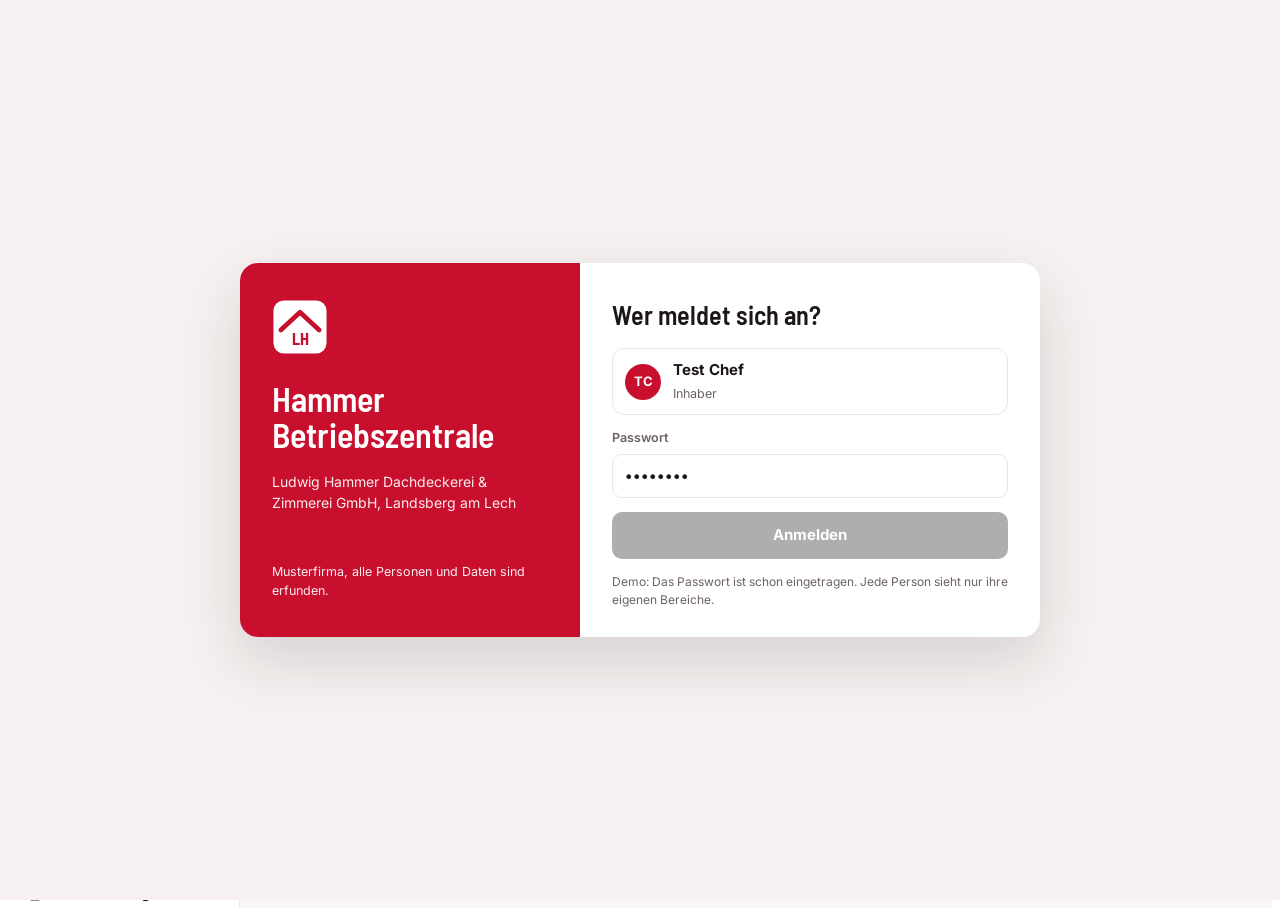
==== commit 6b214e00: "Ludwig Hammer: Rollenleiste entfernt, Büro und HR zusammengelegt (Simone) Co-Authored-By: Claude Son" ====
--- a/docs/bautest/index.html
+++ b/docs/bautest/index.html
@@ -33,6 +33,7 @@
 .brand-sub{font-size:11.5px;opacity:.9;letter-spacing:.06em;text-transform:uppercase;white-space:nowrap}
 .icon-btn{background:transparent;border:1px solid rgba(255,255,255,.4);border-radius:6px;color:var(--brand-ink);padding:6px 9px;line-height:1}
 .icon-btn:hover{background:rgba(255,255,255,.14)}
+.views[hidden]{display:none!important}
 .views{display:flex;gap:4px;margin-left:auto;background:rgba(0,0,0,.14);border-radius:8px;padding:3px;overflow-x:auto;max-width:100%}
 .views button{border:0;background:transparent;color:var(--brand-ink);padding:6px 12px;border-radius:6px;font-weight:600;font-size:13px;white-space:nowrap;opacity:.88}
 .views button:hover{opacity:1;background:rgba(255,255,255,.12)}
@@ -456,15 +457,13 @@
 };
 const ROLES=[
  {k:'chef',n:'Chef',who:'Thomas Hammer',ini:'TH',job:'Geschäftsführer'},
- {k:'buero',n:'Büro',who:'Simone Berger',ini:'SB',job:'Büro & Buchhaltung'},
- {k:'hr',n:'HR',who:'Sandra Keller',ini:'SK',job:'Personal & Lohn'},
+ {k:'buero',n:'Büro',who:'Simone Berger',ini:'SB',job:'Büro, Buchhaltung & Personal'},
  {k:'vorarbeiter',n:'Vorarbeiter',who:'Tomasz Nowak',ini:'TN',job:'Vorarbeiter Dach'},
  {k:'geselle',n:'Mitarbeiter-App',who:'Andrei Popescu',ini:'AP',job:'Dachdeckergeselle, nutzt die Handy-App'}
 ];
 const PERSONAL=[
  {n:'Thomas Hammer',r:'Geschäftsführer, Dachdeckermeister',spr:'Deutsch',app:'Voll',handy:'iPhone (Firma)',soka:'—',ur:[30,12]},
- {n:'Simone Berger',r:'Büro / Buchhaltung, 25 h',spr:'Deutsch',app:'Büro',handy:'—',soka:'—',ur:[30,8]},
- {n:'Sandra Keller',r:'Personal & Lohn (HR), 20 h',spr:'Deutsch',app:'HR',handy:'—',soka:'—',ur:[28,6]},
+ {n:'Simone Berger',r:'Büro, Buchhaltung & Personal (HR), 25 h',spr:'Deutsch',app:'Büro',handy:'—',soka:'—',ur:[30,8]},
  {n:'Michael Rauch',r:'Zimmerermeister, Bauleitung Holzbau',spr:'Deutsch',app:'Vorarbeiter',handy:'iPhone (Firma)',soka:'SOKA-BAU',ur:[30,5]},
  {n:'Tomasz Nowak',r:'Vorarbeiter Dach',spr:'Polnisch, Deutsch',app:'Vorarbeiter',handy:'iPhone (Firma)',soka:'SOKA-DACH',ur:[30,7]},
  {n:'Stefan Huber',r:'Vorarbeiter Dach',spr:'Deutsch',app:'Vorarbeiter',handy:'iPhone (Firma)',soka:'SOKA-DACH',ur:[30,3]},
@@ -617,7 +616,7 @@
 /* v = sehen, e = bearbeiten, f = freigeben */
 const RECHTE={
  chef:{all:'f'},
- buero:{start:'v',wochenplan:'e',baustellen:'e',lieferscheine:'e',dokumente:'e',angebote:'e',rechnungen:'e',aufmasse:'e',hr:'v',zeiten:'v',personal:'v',inventar:'e',finanzen:'e',bilanz:'v',firma:'v',verbindungen:'e'},
+ buero:{start:'v',wochenplan:'e',baustellen:'e',lieferscheine:'e',dokumente:'e',angebote:'e',rechnungen:'e',aufmasse:'e',hr:'f',zeiten:'e',lohn:'e',personal:'e',inventar:'e',finanzen:'e',bilanz:'v',firma:'v',verbindungen:'e'},
  hr:{start:'v',wochenplan:'v',hr:'f',zeiten:'e',lohn:'e',personal:'e',dokumente:'e',firma:'v',verbindungen:'v'},
  vorarbeiter:{start:'v',wochenplan:'v',baustellen:'v',lieferscheine:'e',dokumente:'e',aufmasse:'e',hr:'v',zeiten:'e'},
  geselle:{}
@@ -699,10 +698,10 @@
 const ORDNER=[['baustelle','Baustellen'],['lieferscheine','Lieferscheine'],['rechnungen','Rechnungen'],['angebote','Angebote'],['vertraege','Verträge'],['behoerden','Behörden & Kassen'],['personal','Personal'],['steuer','Steuerbüro'],['pruefen','Zu prüfen']];
 const DOKS=[
  {id:'D1',name:'Bauvertrag_BV-2611_Sonnenstrasse.pdf',ordner:'vertraege',bv:'BV-2611',art:'Vertrag',datum:'03.11.2026',gr:'412 KB',conf:.98,von:'Simone Berger'},
- {id:'D2',name:'SOKA-DACH_Meldung_Oktober.pdf',ordner:'behoerden',bv:'',art:'Behörde / Kasse',datum:'28.10.2026',gr:'96 KB',conf:.95,von:'Sandra Keller'},
+ {id:'D2',name:'SOKA-DACH_Meldung_Oktober.pdf',ordner:'behoerden',bv:'',art:'Behörde / Kasse',datum:'28.10.2026',gr:'96 KB',conf:.95,von:'Simone Berger'},
  {id:'D3',name:'Freistellungsbescheinigung_Pfister.pdf',ordner:'behoerden',bv:'',art:'Behörde / Kasse',datum:'28.10.2026',gr:'148 KB',conf:.97,von:'Simone Berger'},
  {id:'D4',name:'Statik_EFH_Brandl.pdf',ordner:'baustelle',bv:'BV-2614',art:'Plan / Aufmaß',datum:'10.11.2026',gr:'2,4 MB',conf:.96,von:'Michael Rauch'},
- {id:'D5',name:'Unterweisung_Absturzsicherung_DE-RO.pdf',ordner:'personal',bv:'',art:'Personal',datum:'21.10.2026',gr:'310 KB',conf:.94,von:'Sandra Keller'},
+ {id:'D5',name:'Unterweisung_Absturzsicherung_DE-RO.pdf',ordner:'personal',bv:'',art:'Personal',datum:'21.10.2026',gr:'310 KB',conf:.94,von:'Simone Berger'},
  {id:'D6',name:'BWA_Oktober_2026.pdf',ordner:'steuer',bv:'',art:'Steuerbüro',datum:'04.11.2026',gr:'188 KB',conf:.99,von:'Simone Berger'},
  {id:'D7',name:'Angebot_A-2026-084_Sonnenstrasse.pdf',ordner:'angebote',bv:'BV-2611',art:'Angebot',datum:'05.11.2026',gr:'260 KB',conf:.99,von:'Thomas Hammer'},
  {id:'D8',name:'Scan_20261110_0042.pdf',ordner:'pruefen',bv:'',art:'unklar',datum:'10.11.2026',gr:'1,1 MB',conf:.31,von:'Simone Berger'}
@@ -718,7 +717,7 @@
  if(m[1]==='baustelle'&&!bv)return{ordner:'pruefen',bv:'',art:m[2]+' (Baustelle unklar)',conf:.45};
  return{ordner:m[1],bv,art:m[2],conf:bv||m[1]!=='baustelle'?.93:.8}}
 const ordnerName=d=>d.ordner==='baustelle'?'Baustellen / '+d.bv+' '+bvName(d.bv):(ORDNER.find(o=>o[0]===d.ordner)||[0,d.ordner])[1];
-function dokSichtbar(d){const r=state.role;if(r==='chef')return true;if(r==='buero')return d.ordner!=='personal';if(r==='hr')return['vertraege','behoerden','personal','steuer','pruefen'].includes(d.ordner);if(r==='vorarbeiter')return['baustelle','lieferscheine','pruefen'].includes(d.ordner);return false}
+function dokSichtbar(d){const r=state.role;if(r==='chef')return true;if(r==='buero')return true;if(r==='hr')return['vertraege','behoerden','personal','steuer','pruefen'].includes(d.ordner);if(r==='vorarbeiter')return['baustelle','lieferscheine','pruefen'].includes(d.ordner);return false}
 function dokAufnehmen(files){const von=(state.role==='geselle'||state.phoneUser&&state.role==='geselle')?(state.phoneUser||'Mitarbeiter'):role().who;let ok=0,pr=0;
  [...files].forEach(f=>{const k=klassifiziere(f.name);const id='D'+Date.now().toString(36)+Math.random().toString(36).slice(2,5);
   try{DOKFILES[id]={url:URL.createObjectURL(f),typ:f.type}}catch(e){}
@@ -758,7 +757,7 @@
  default:[['Start',[['Neu','',1],['Importieren','',0],['Exportieren (Excel)','',0]]],['Ansicht',[['Liste','',0],['Nach Baustelle','',0],['Filter','',0]]]]
 };
 function renderTop(){
-  $('#views').innerHTML=ROLES.map(r=>`<button role="tab" aria-selected="${r.k===state.role}" data-role="${r.k}">${r.n}</button>`).join('');
+  $('#views').innerHTML='';$('#views').hidden=true;
   $('#whoName').textContent=role().who;$('#avatar').textContent=role().ini;
 }
 function renderRibbon(){
@@ -794,8 +793,8 @@
   if(r!=='geselle'&&badgeFor('dokumente'))todos.push(['warn',`${badgeFor('dokumente')} Dokument${badgeFor('dokumente')===1?'':'e'} zuordnen`,'Die KI war sich nicht sicher, wohin es gehört','dokumente']);
   if(geld&&FLAGS.lechtal==='offen')todos.push(['bad','Baustoffe Lechtal: 2 Paletten zu viel berechnet','Differenz '+eur(1104)+', Zahlung gesperrt','rechnungen']);
   const offen=ANTRAEGE.filter(a=>!a.done);
-  if((r==='chef'||r==='hr')&&offen.length)todos.push(['info',`${offen.length} ${offen.length===1?'Antrag':'Anträge'} entscheiden`,offen.map(a=>a.n.split(' ')[0]).join(', ')+(offen.some(a=>a.konflikt)?' · 1 Konflikt mit Baustelle':''),'hr']);
-  if(r==='chef'||r==='hr')KRANK.filter(k=>k.offen).forEach(k=>todos.push(['warn',`${k.n} krank`,'seit '+de(k.von).slice(0,6)+', bis '+de(k.bis).slice(0,6),'hr']));
+  if((r==='chef'||r==='hr'||r==='buero')&&offen.length)todos.push(['info',`${offen.length} ${offen.length===1?'Antrag':'Anträge'} entscheiden`,offen.map(a=>a.n.split(' ')[0]).join(', ')+(offen.some(a=>a.konflikt)?' · 1 Konflikt mit Baustelle':''),'hr']);
+  if(r==='chef'||r==='hr'||r==='buero')KRANK.filter(k=>k.offen).forEach(k=>todos.push(['warn',`${k.n} krank`,'seit '+de(k.von).slice(0,6)+', bis '+de(k.bis).slice(0,6),'hr']));
   if(geld)todos.push(['warn','Abschlagsrechnung Nr. 3 Sonnenstraße','Baufortschritt 55 %, Aufmaß liegt vor','rechnungen']);
   if(geld&&FREI_RW.includes('datev')&&!istVerb('datev'))todos.push(['info','DATEV mit der Kanzlei verbinden','Belege und Stunden gehen dann automatisch ans Steuerbüro','verbindungen']);
   if(r==='chef'&&!(FLAGS.frei.kraus&&FLAGS.frei.pfister))todos.push(['info','Zahlungen freigeben','Kraus KG (Skonto bis 14.11.), Gerüstbau Pfister','finanzen']);
@@ -961,7 +960,7 @@
      <tr><td>Führerscheinkontrolle (halbjährlich)</td><td>8 Fahrer</td><td>15.12.2026</td><td><span class="pill bad">2 fehlen</span></td></tr>
      <tr><td>Arbeitsmedizinische Vorsorge Absturzgefahr</td><td>Kowalski, Al-Khalil</td><td>01/2027</td><td><span class="pill neutral">Termin anfragen</span></td></tr>
      <tr><td>Ersthelfer-Auffrischung</td><td>Nowak, Rauch</td><td>03/2027</td><td><span class="pill good">gebucht</span></td></tr>
-     <tr><td>Probezeit endet</td><td>Sandra Keller</td><td>31.12.2026</td><td><span class="pill info">Gespräch planen</span></td></tr>
+     <tr><td>Probezeit endet</td><td>Simone Berger</td><td>31.12.2026</td><td><span class="pill info">Gespräch planen</span></td></tr>
      <tr><td>Saison-Kurzarbeitergeld anzeigen</td><td>Dach und Zimmerei</td><td>ab 01.12.</td><td><span class="pill warn">vorbereiten</span></td></tr>
      <tr><td>Berichtsheft-Kontrolle Azubis</td><td>Brandner, Yilmaz</td><td>monatlich</td><td><span class="pill good">aktuell</span></td></tr></tbody></table></div>`,
    ()=>`<div class="panel table-wrap"><h2>Bewerbungen</h2><table><thead><tr><th>Name</th><th>Stelle</th><th>Eingang</th><th>Status</th></tr></thead><tbody>
@@ -1339,7 +1338,7 @@
 function commit(msg){syncPlanMA();save();render();if(msg)toast(msg)}
 let loginSel=null;
 function showLogin(){loginSel=null;$('#login').hidden=false;
-  $('#loginList').innerHTML=ROLES.map(r=>`<button type="button" class="login-p" aria-pressed="false" data-login="${r.k}"><span class="avatar">${r.ini}</span><span><b>${r.who}</b><small>${r.job}</small></span></button>`).join('');
+  $('#loginList').innerHTML=ROLES.filter(r=>r.k!=='vorarbeiter'&&r.k!=='geselle').map(r=>`<button type="button" class="login-p" aria-pressed="false" data-login="${r.k}"><span class="avatar">${r.ini}</span><span><b>${r.who}</b><small>${r.job}</small></span></button>`).join('');
   $('#loginGo').disabled=true;$('#loginGo').textContent='Anmelden'}
 $('#loginList').addEventListener('click',e=>{const b=e.target.closest('[data-login]');if(!b)return;loginSel=b.dataset.login;
   document.querySelectorAll('.login-p').forEach(x=>x.setAttribute('aria-pressed',String(x===b)));
